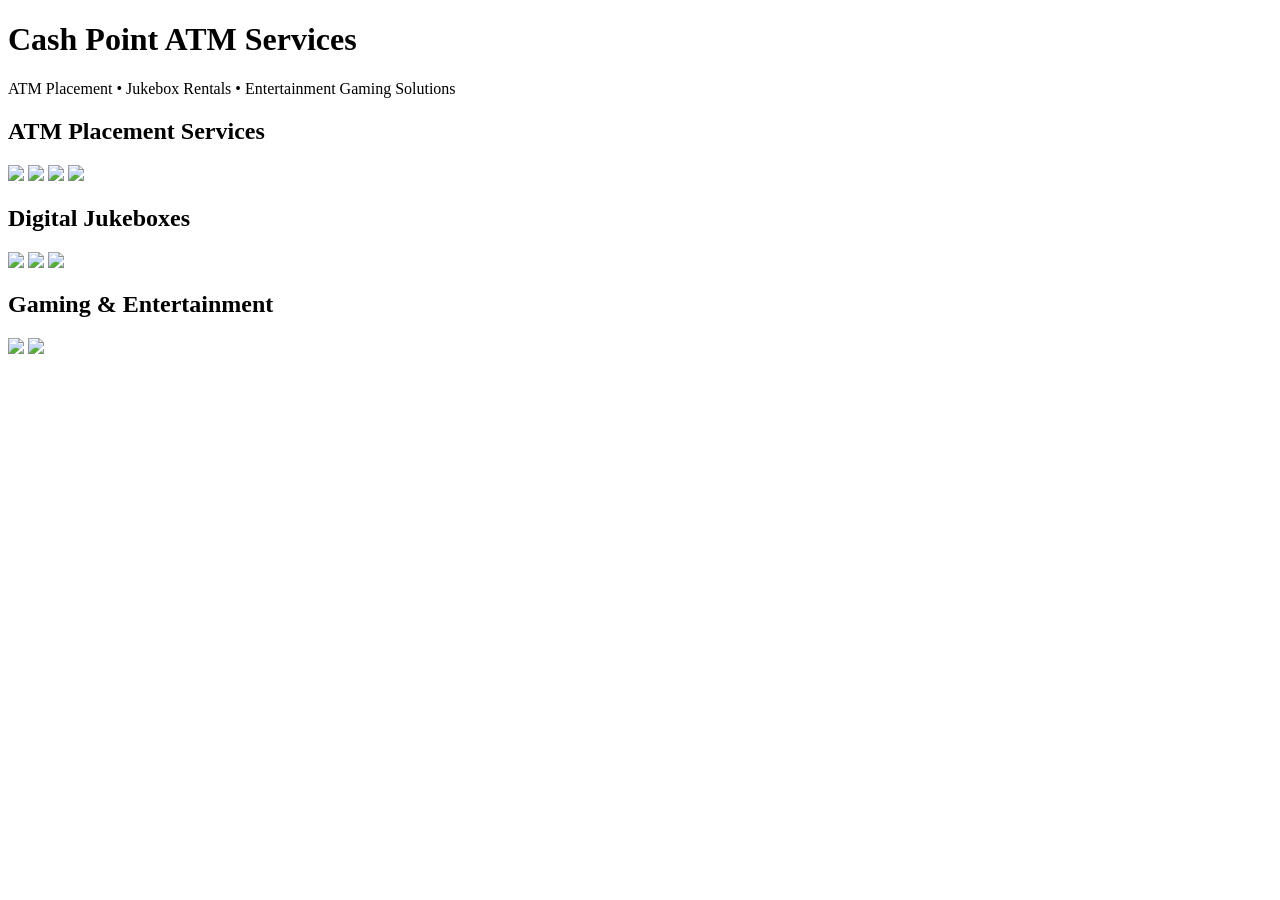
==== index.html @ 523eb560 "Create index.html" ====
<!DOCTYPE html>
<html lang="en">
<head>
  <meta charset="UTF-8">
  <title>Cash Point ATM Services</title>
  <link rel="stylesheet" href="style.css">
</head>

<body>

<header>
  <h1>Cash Point ATM Services</h1>
  <p>ATM Placement • Jukebox Rentals • Entertainment Gaming Solutions</p>
</header>

<section>
  <h2>ATM Placement Services</h2>
  <div class="grid">
    <img src="images/atm1.jpg">
    <img src="images/atm2.jpg">
    <img src="images/atm3.jpg">
    <img src="images/atm4.jpg">
  </div>
</section>

<section>
  <h2>Digital Jukeboxes</h2>
  <div class="grid">
    <img src="images/jukebox1.jpg">
    <img src="images/jukebox2.jpg">
    <img src="images/jukebox3.jpg">
  </div>
</section>

<section>
  <h2>Gaming & Entertainment</h2>
  <div class="grid">
    <img src="images/game1.jpg">
    <img src="images/game2.jpg">
  </div>
</section>

</body>
</html>
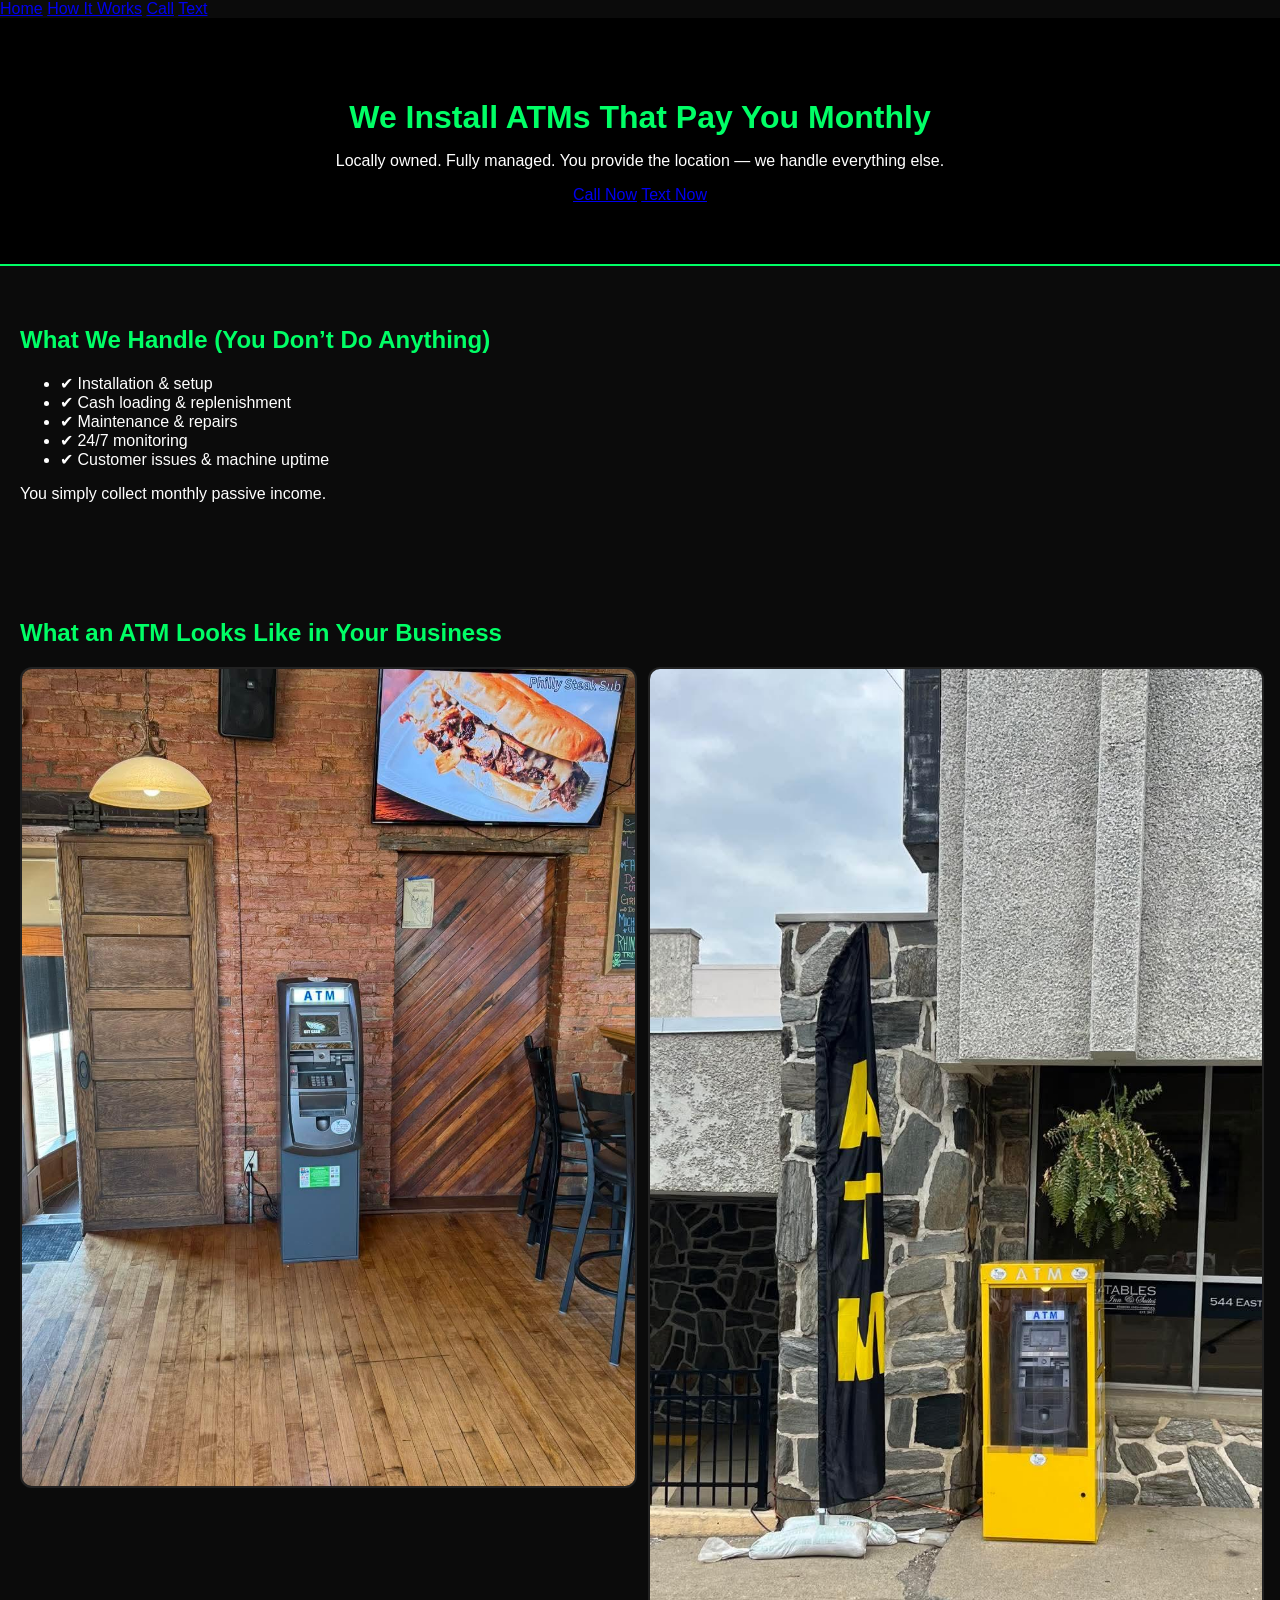
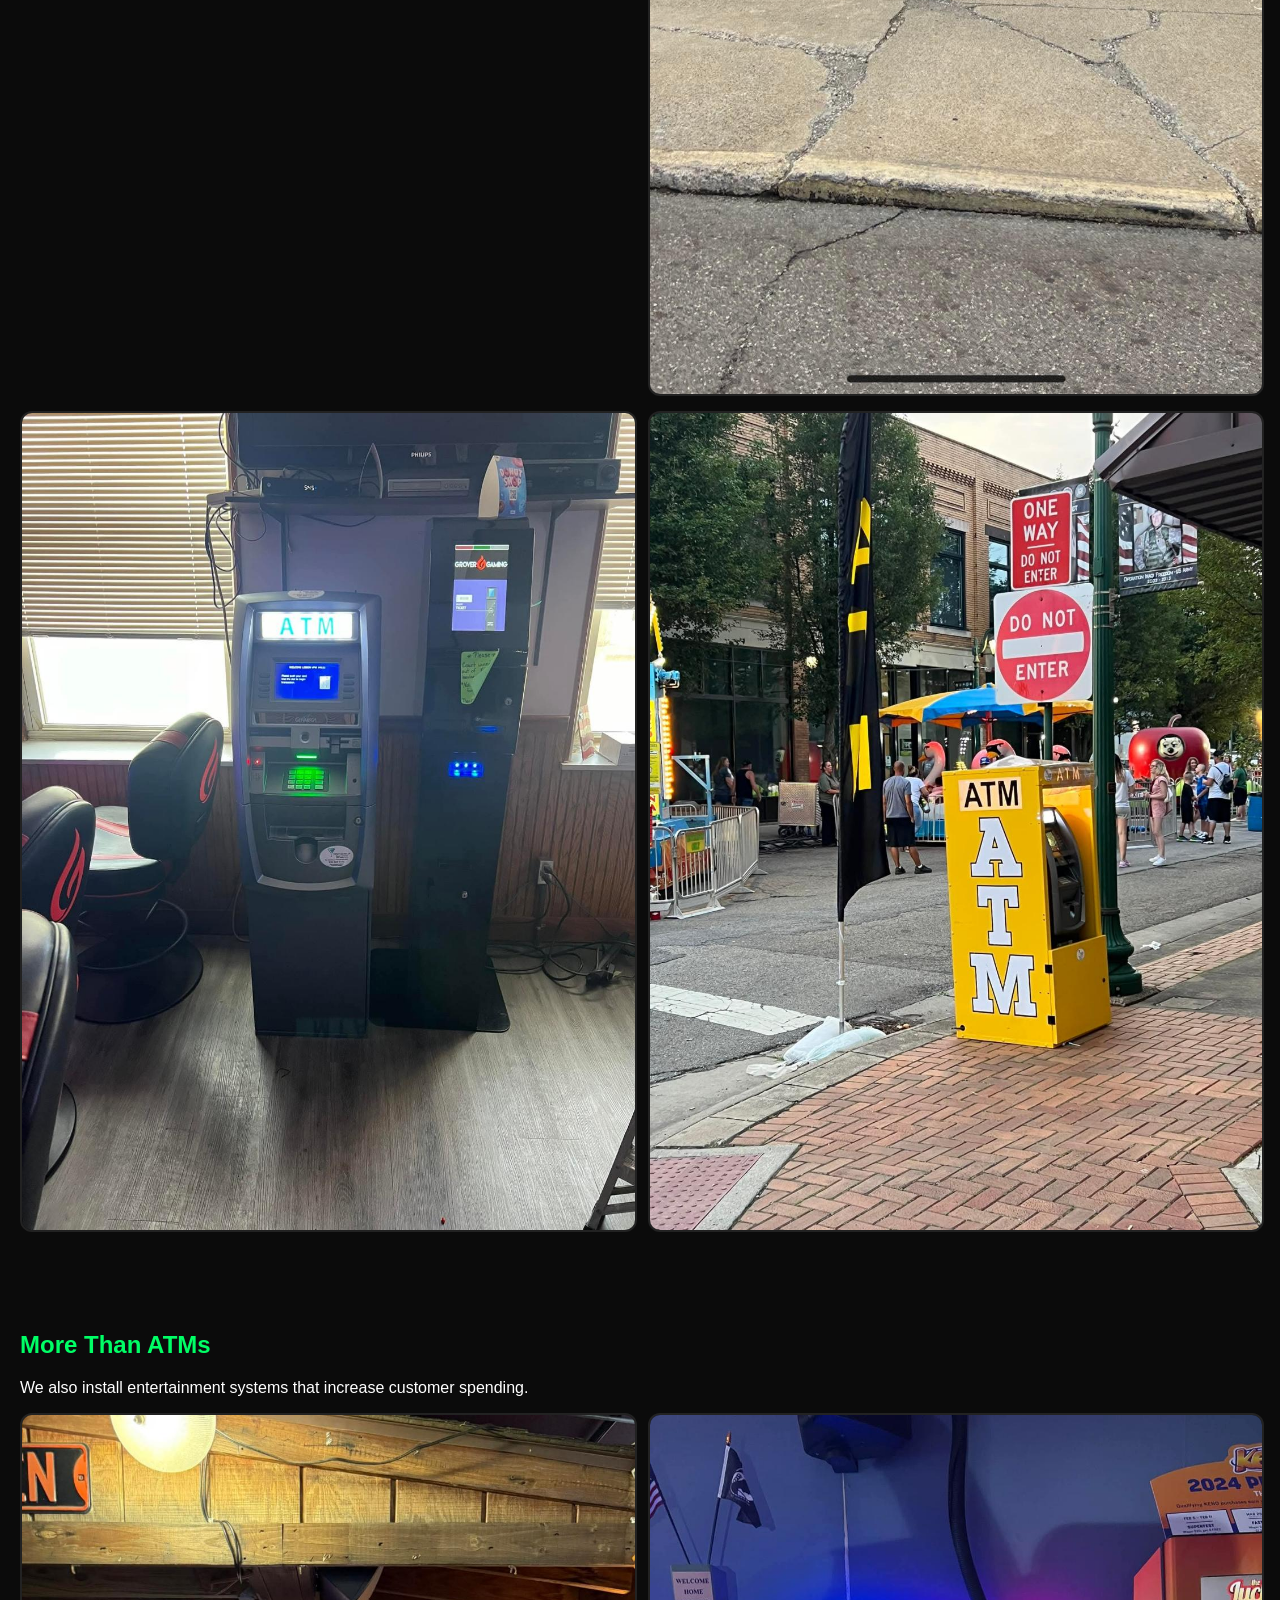
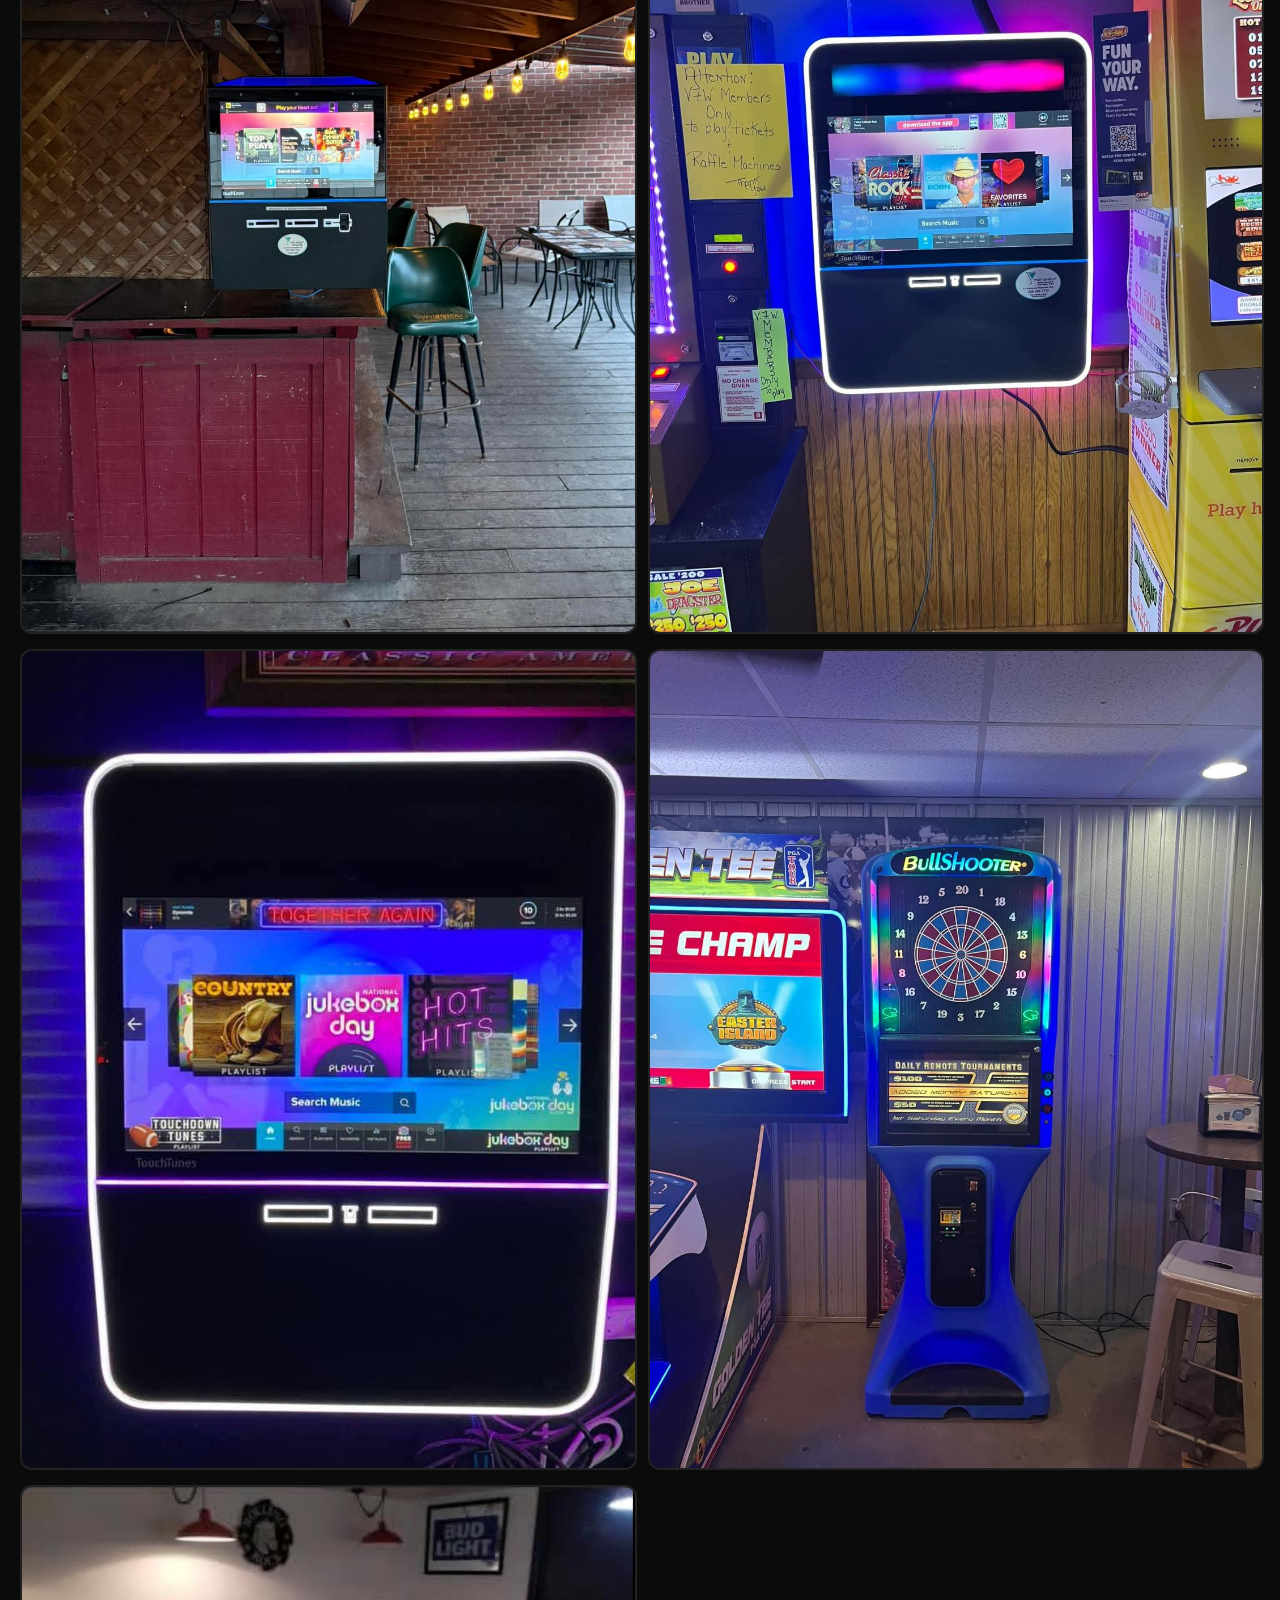
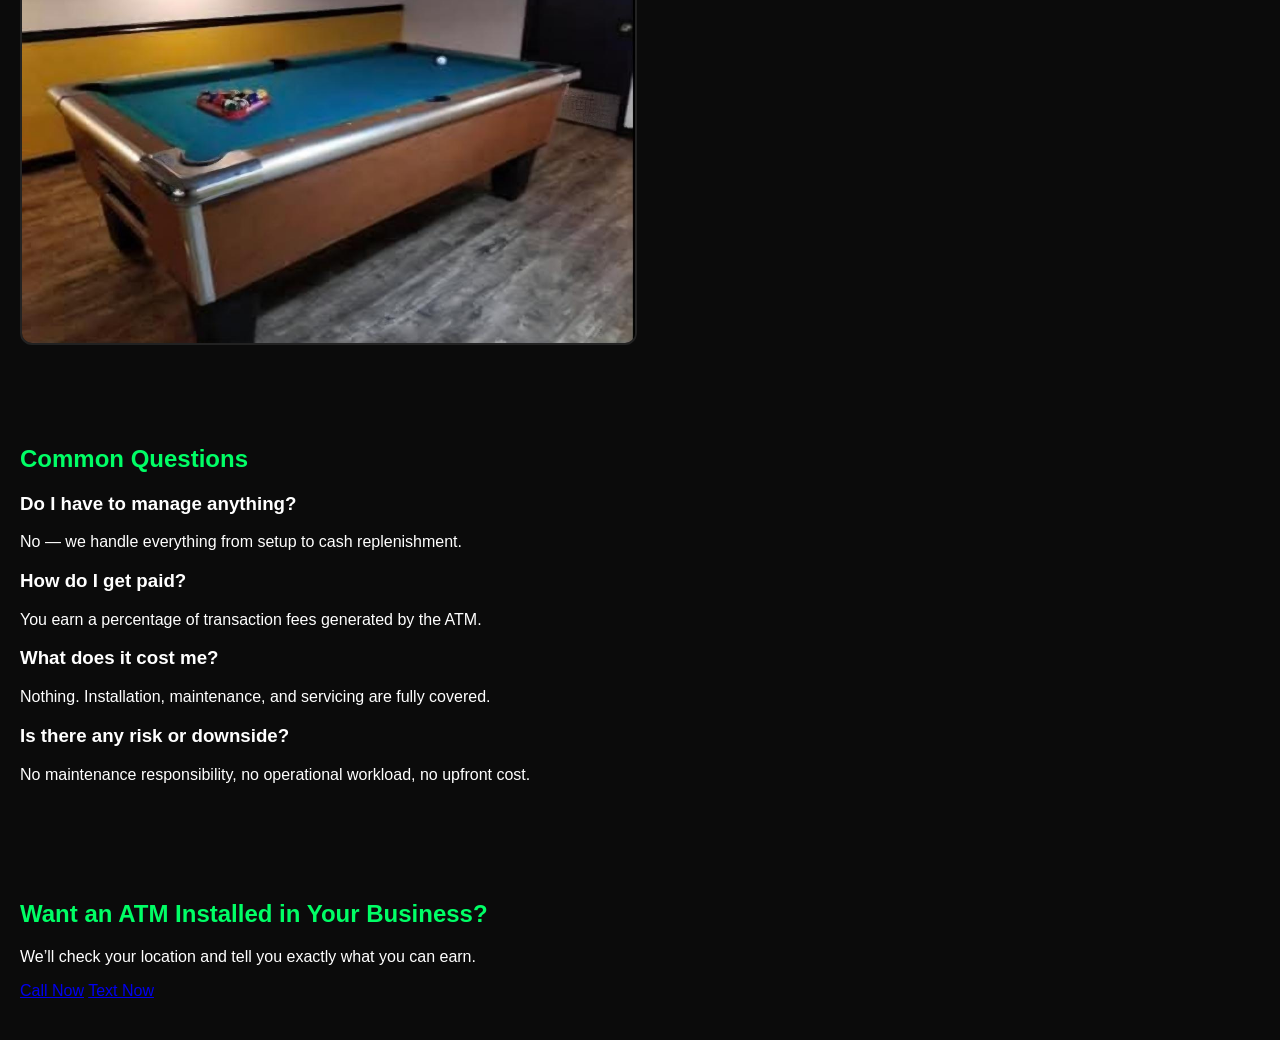
==== commit ea982400: "Update index.html" ====
--- a/index.html
+++ b/index.html
@@ -8,36 +8,87 @@
 
 <body>
 
-<header>
-  <h1>Cash Point ATM Services</h1>
-  <p>ATM Placement • Jukebox Rentals • Entertainment Gaming Solutions</p>
+<nav class="nav">
+  <a href="index.html">Home</a>
+  <a href="facts.html">How It Works</a>
+  <a href="tel:+1YOURNUMBER">Call</a>
+  <a href="sms:+1YOURNUMBER">Text</a>
+</nav>
+
+<header class="hero">
+  <h1>We Install ATMs That Pay You Monthly</h1>
+  <p>
+    Locally owned. Fully managed. You provide the location — we handle everything else.
+  </p>
+
+  <div class="hero-cta">
+    <a href="tel:+1YOURNUMBER" class="cta">Call Now</a>
+    <a href="sms:+1YOURNUMBER" class="cta">Text Now</a>
+  </div>
 </header>
 
+<section class="trust">
+  <h2>What We Handle (You Don’t Do Anything)</h2>
+  <ul>
+    <li>✔ Installation & setup</li>
+    <li>✔ Cash loading & replenishment</li>
+    <li>✔ Maintenance & repairs</li>
+    <li>✔ 24/7 monitoring</li>
+    <li>✔ Customer issues & machine uptime</li>
+  </ul>
+
+  <p class="highlight">
+    You simply collect monthly passive income.
+  </p>
+</section>
+
 <section>
-  <h2>ATM Placement Services</h2>
+  <h2>What an ATM Looks Like in Your Business</h2>
   <div class="grid">
-    <img src="images/atm1.jpg">
-    <img src="images/atm2.jpg">
-    <img src="images/atm3.jpg">
-    <img src="images/atm4.jpg">
+    <img src="images/atm-1.jpg">
+    <img src="images/atm-2.jpg">
+    <img src="images/atm-3.jpg">
+    <img src="images/atm-4.jpg">
   </div>
 </section>
 
 <section>
-  <h2>Digital Jukeboxes</h2>
+  <h2>More Than ATMs</h2>
+  <p class="subtext">
+    We also install entertainment systems that increase customer spending.
+  </p>
+
   <div class="grid">
-    <img src="images/jukebox1.jpg">
-    <img src="images/jukebox2.jpg">
-    <img src="images/jukebox3.jpg">
+    <img src="images/jukebox-1.jpg">
+    <img src="images/jukebox-2.jpg">
+    <img src="images/jukebox-3.jpg">
+    <img src="images/game-1.jpg">
+    <img src="images/game-2.jpg">
   </div>
 </section>
 
-<section>
-  <h2>Gaming & Entertainment</h2>
-  <div class="grid">
-    <img src="images/game1.jpg">
-    <img src="images/game2.jpg">
-  </div>
+<section class="faq">
+  <h2>Common Questions</h2>
+
+  <h3>Do I have to manage anything?</h3>
+  <p>No — we handle everything from setup to cash replenishment.</p>
+
+  <h3>How do I get paid?</h3>
+  <p>You earn a percentage of transaction fees generated by the ATM.</p>
+
+  <h3>What does it cost me?</h3>
+  <p>Nothing. Installation, maintenance, and servicing are fully covered.</p>
+
+  <h3>Is there any risk or downside?</h3>
+  <p>No maintenance responsibility, no operational workload, no upfront cost.</p>
+</section>
+
+<section class="bottom-cta">
+  <h2>Want an ATM Installed in Your Business?</h2>
+  <p>We’ll check your location and tell you exactly what you can earn.</p>
+
+  <a href="tel:+1YOURNUMBER" class="cta">Call Now</a>
+  <a href="sms:+1YOURNUMBER" class="cta">Text Now</a>
 </section>
 
 </body>
--- a/style.css
+++ b/style.css
@@ -0,0 +1,39 @@
+body {
+  margin: 0;
+  font-family: Arial, sans-serif;
+  background: #0b0b0b;
+  color: white;
+}
+
+header {
+  text-align: center;
+  padding: 60px 20px;
+  background: #000;
+  border-bottom: 2px solid #00ff66;
+}
+
+h1 {
+  color: #00ff66;
+  margin-bottom: 10px;
+}
+
+section {
+  padding: 40px 20px;
+}
+
+h2 {
+  color: #00ff66;
+  margin-bottom: 20px;
+}
+
+.grid {
+  display: grid;
+  grid-template-columns: repeat(2, 1fr);
+  gap: 15px;
+}
+
+.grid img {
+  width: 100%;
+  border-radius: 12px;
+  border: 2px solid #222;
+}
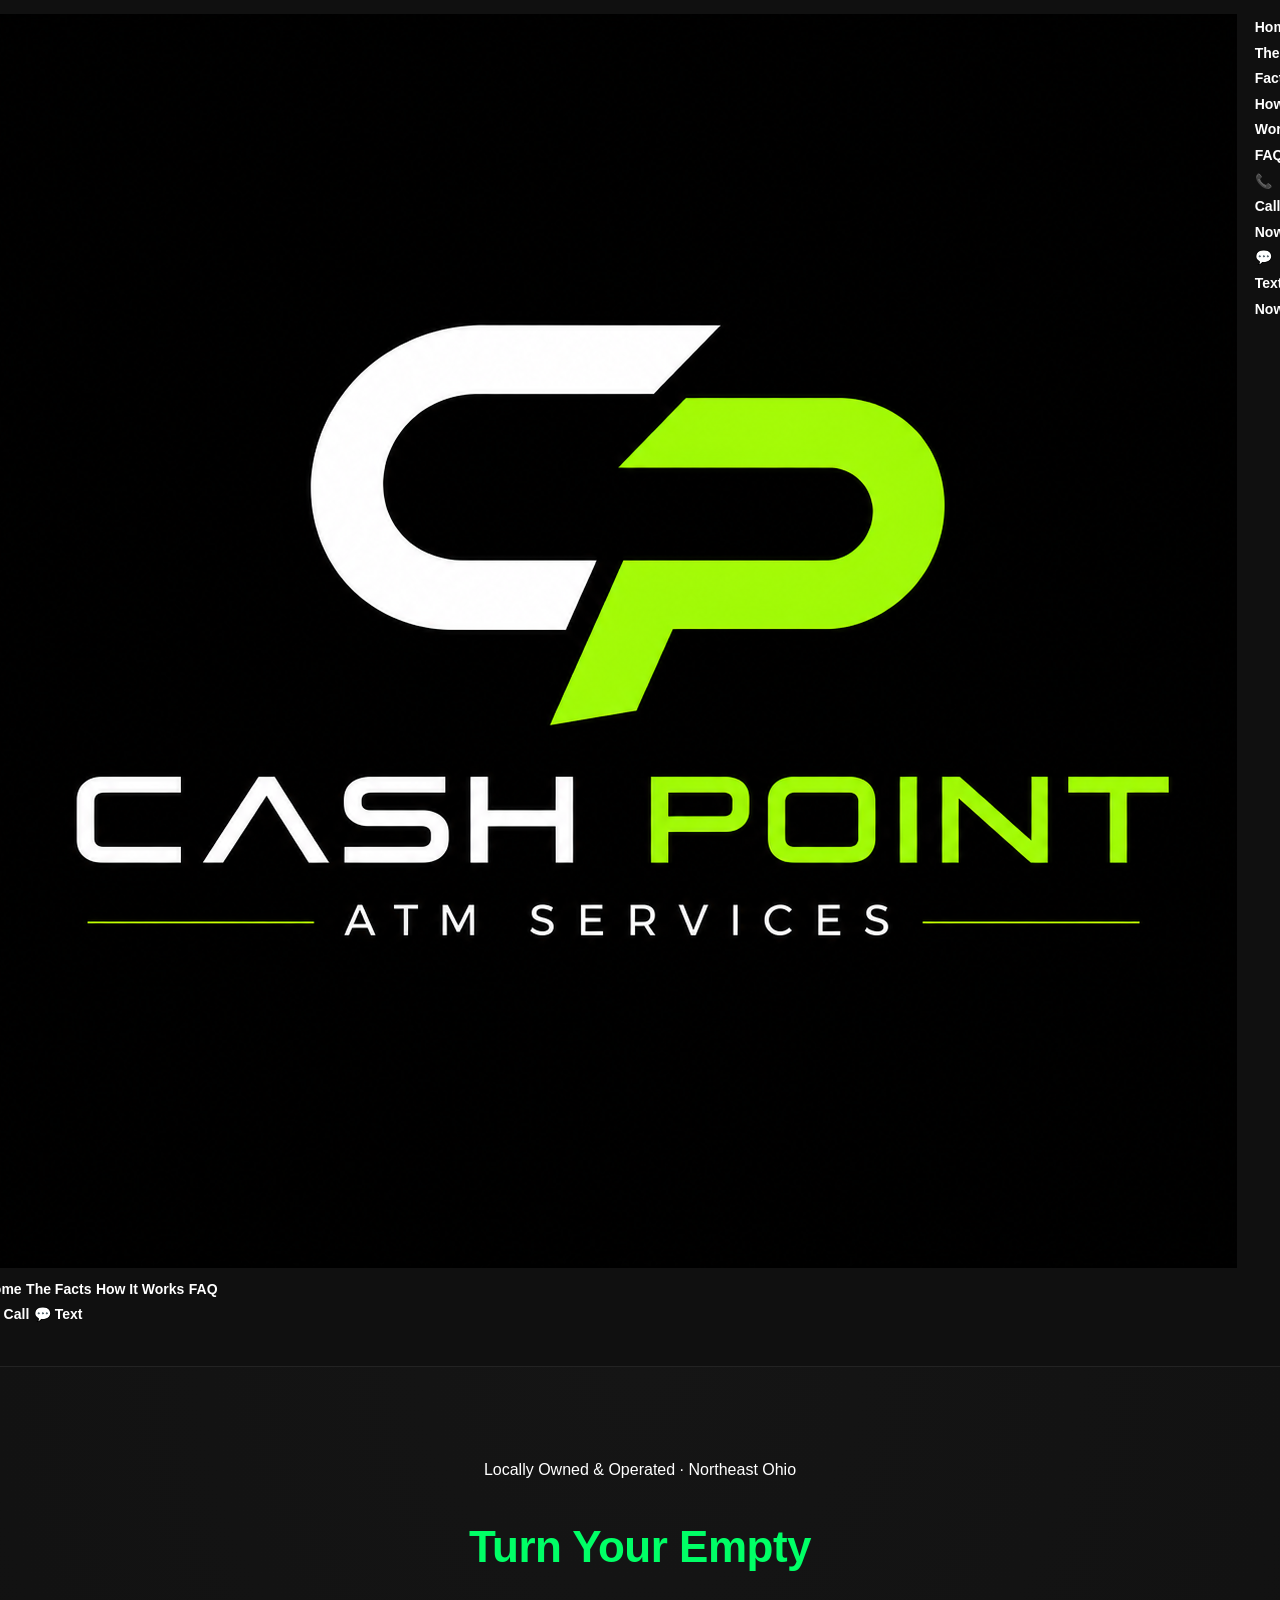
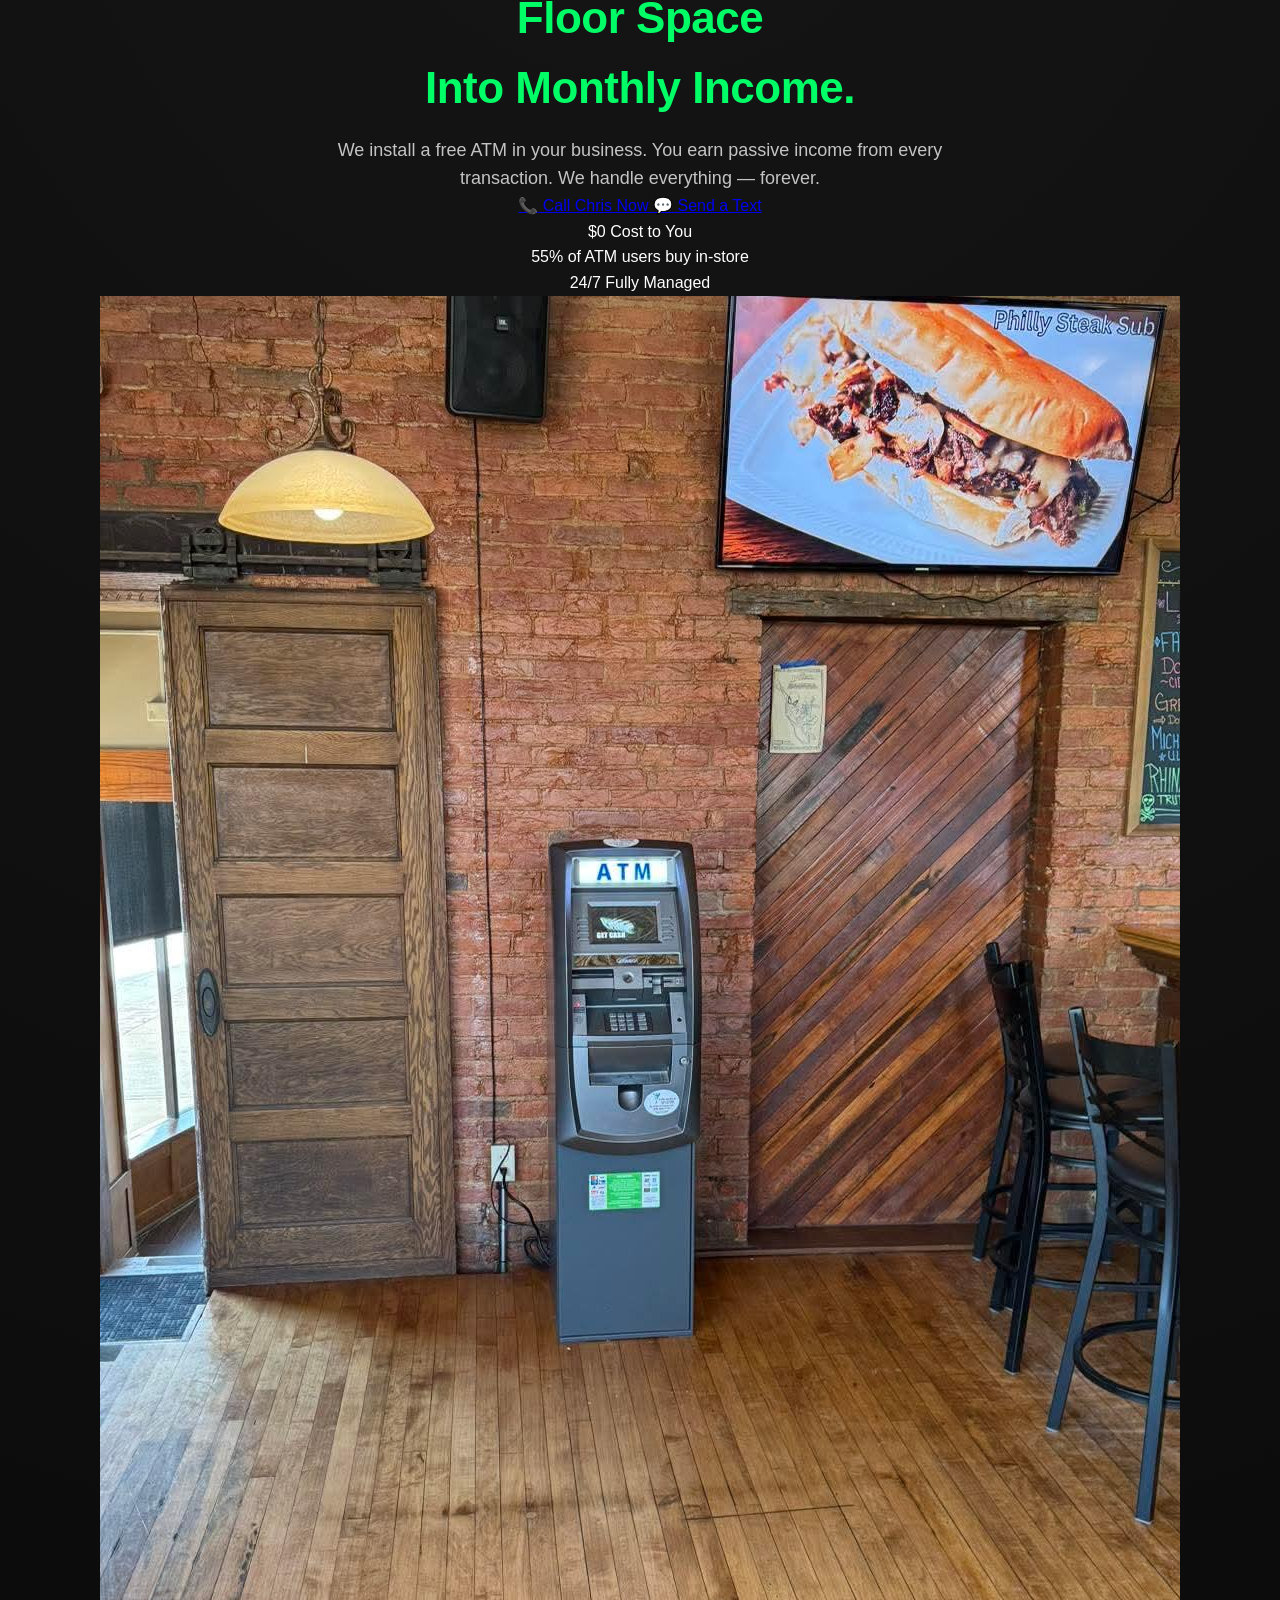
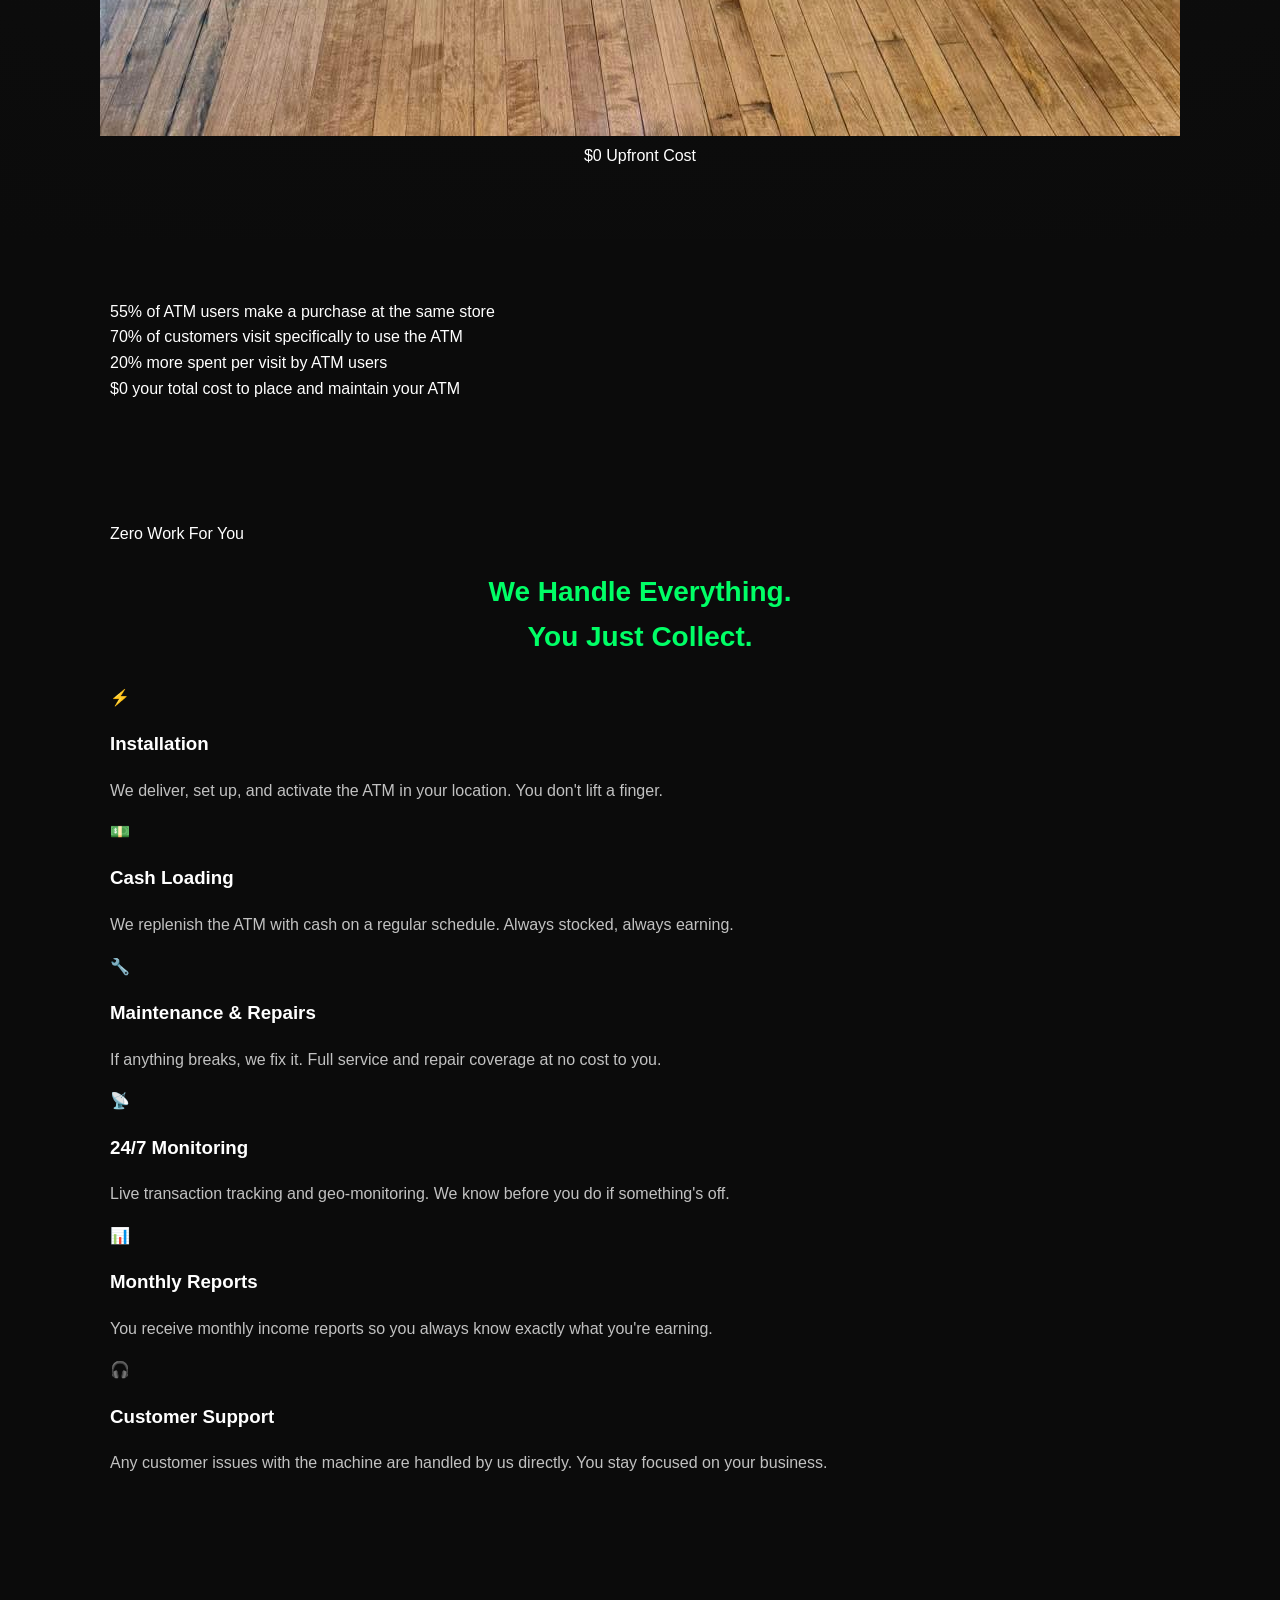
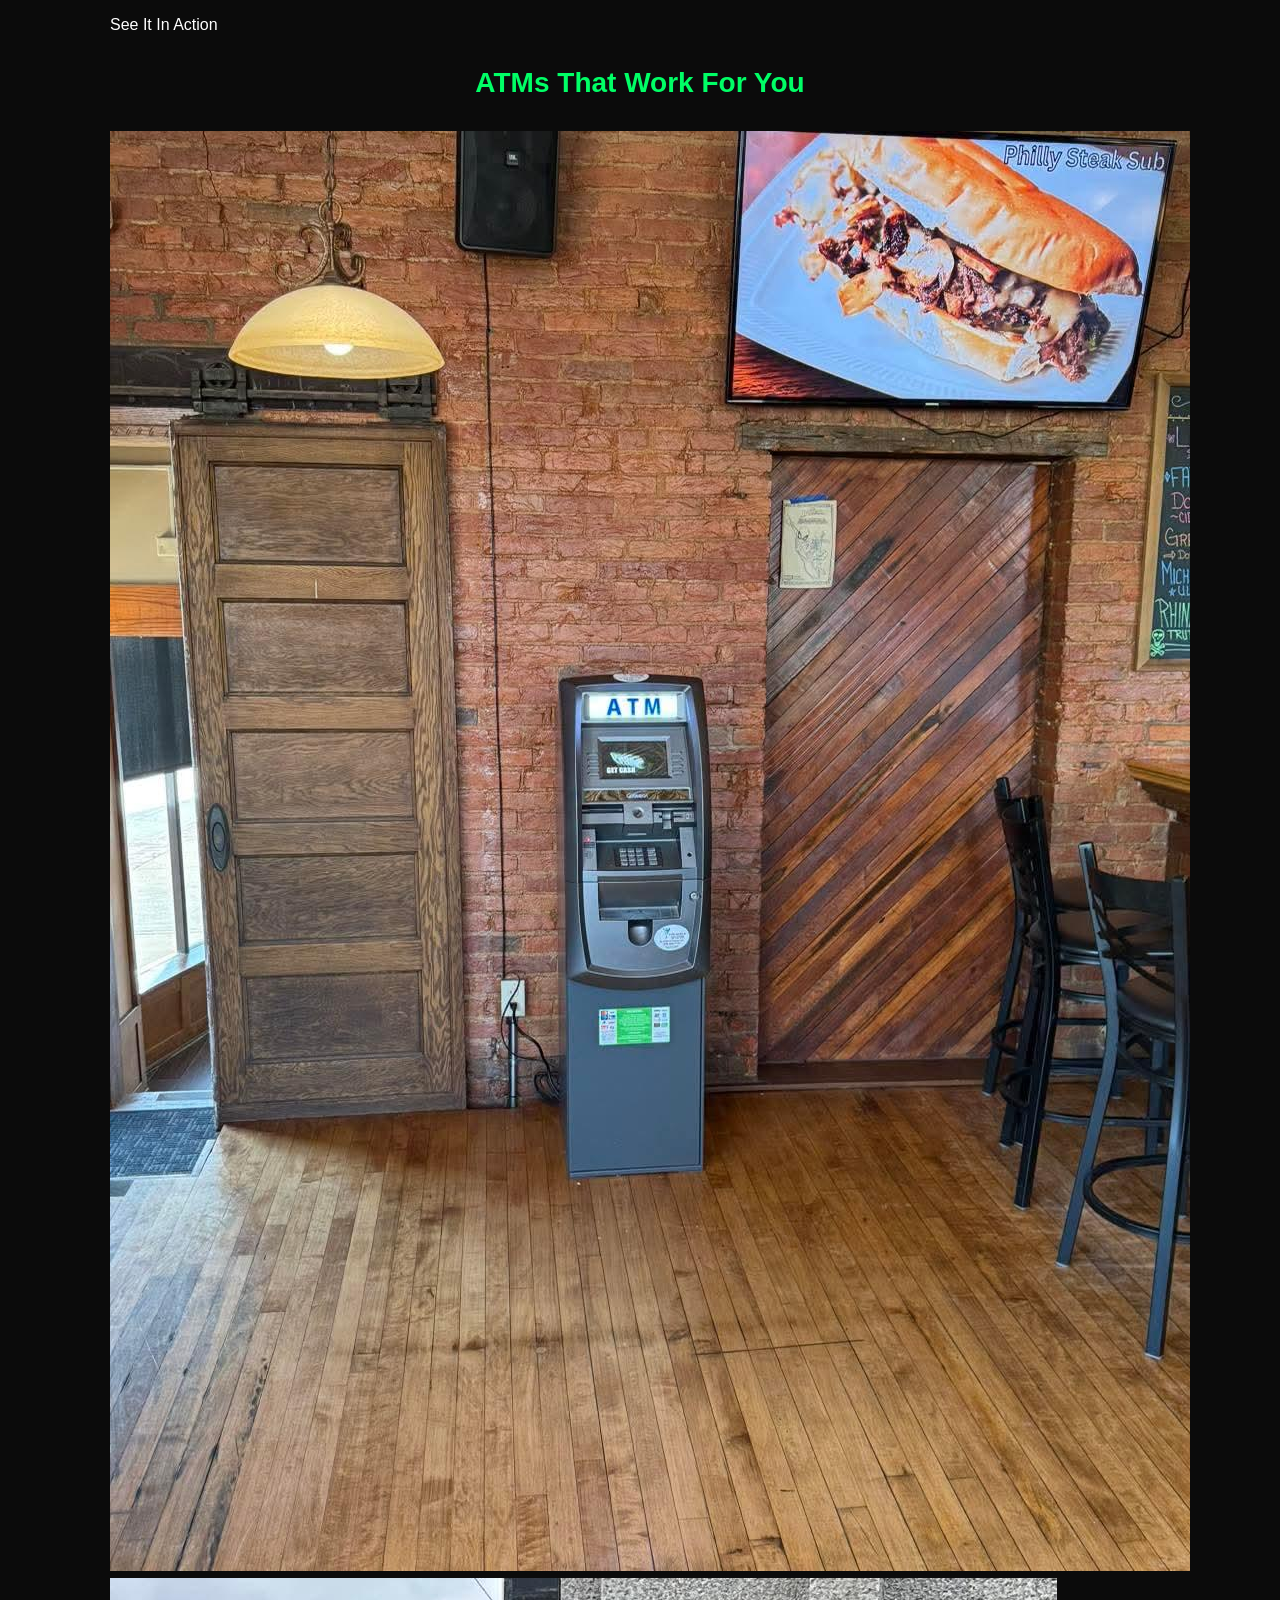
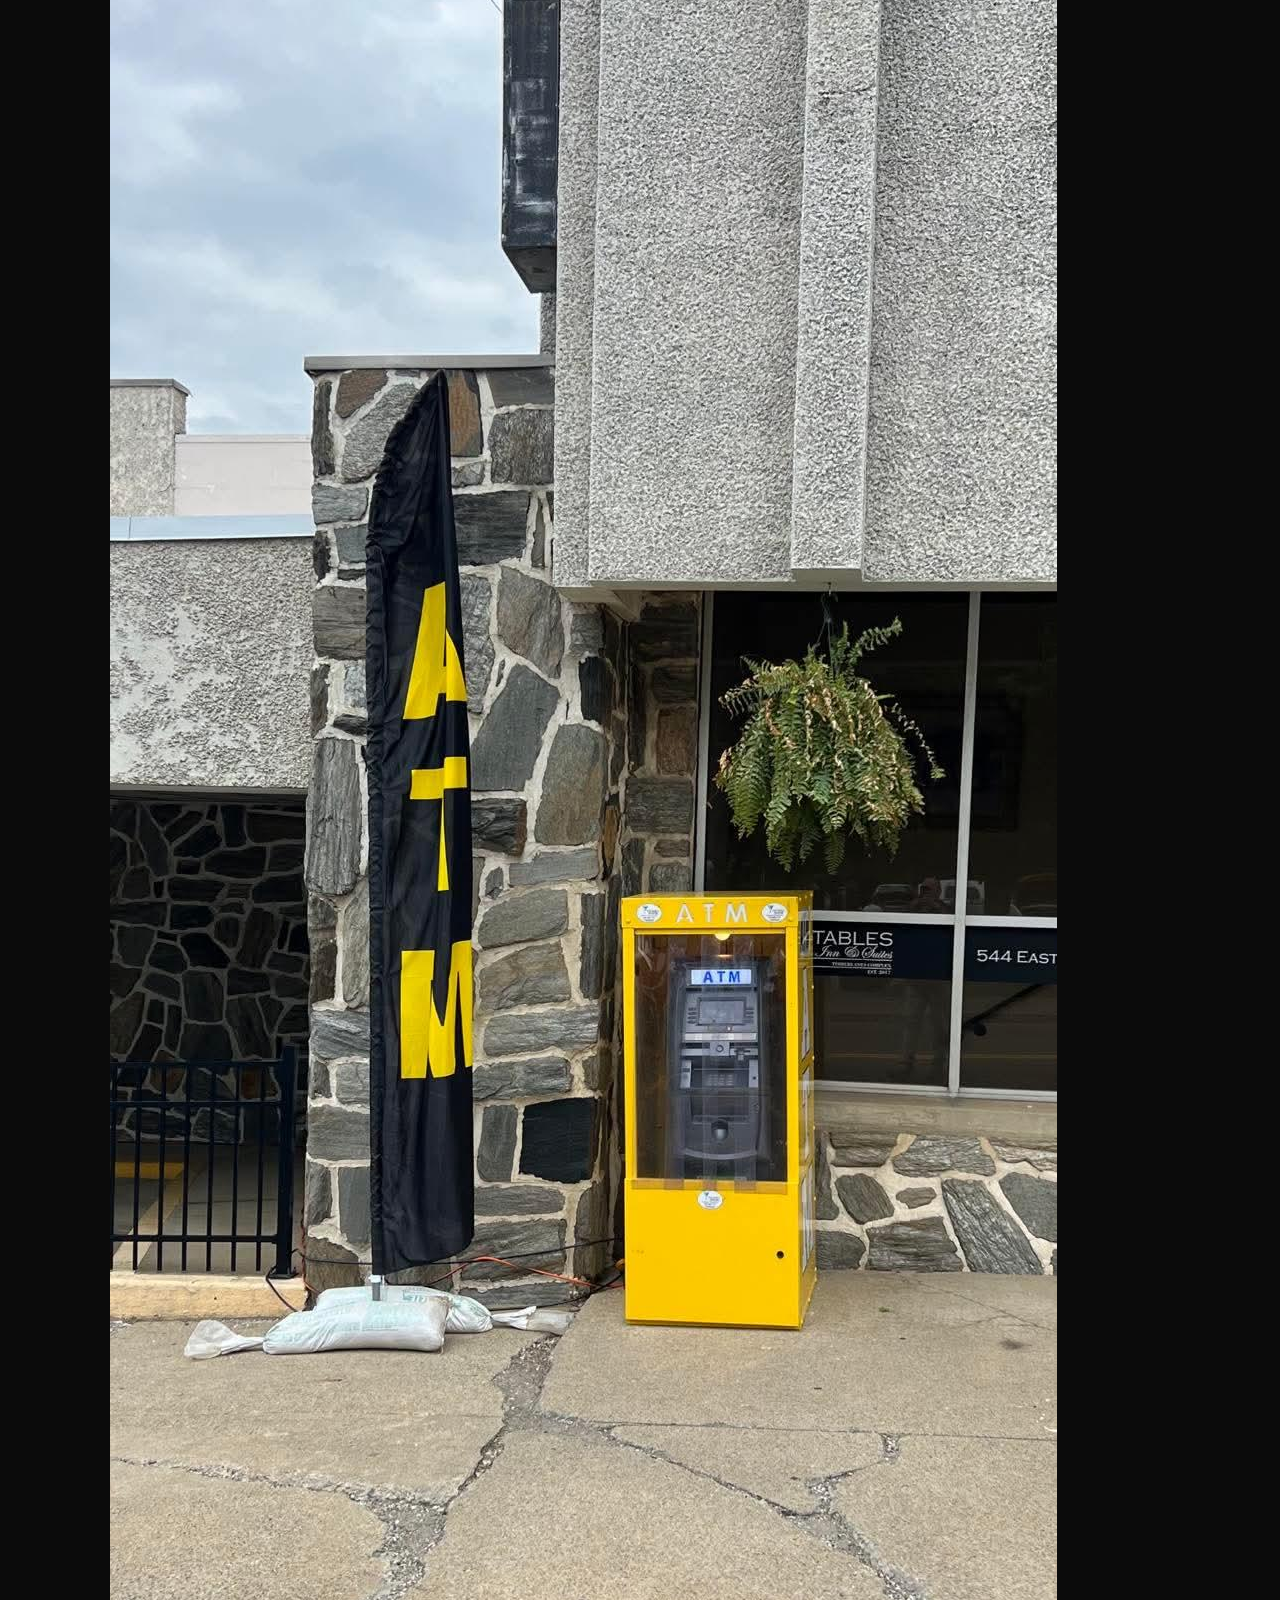
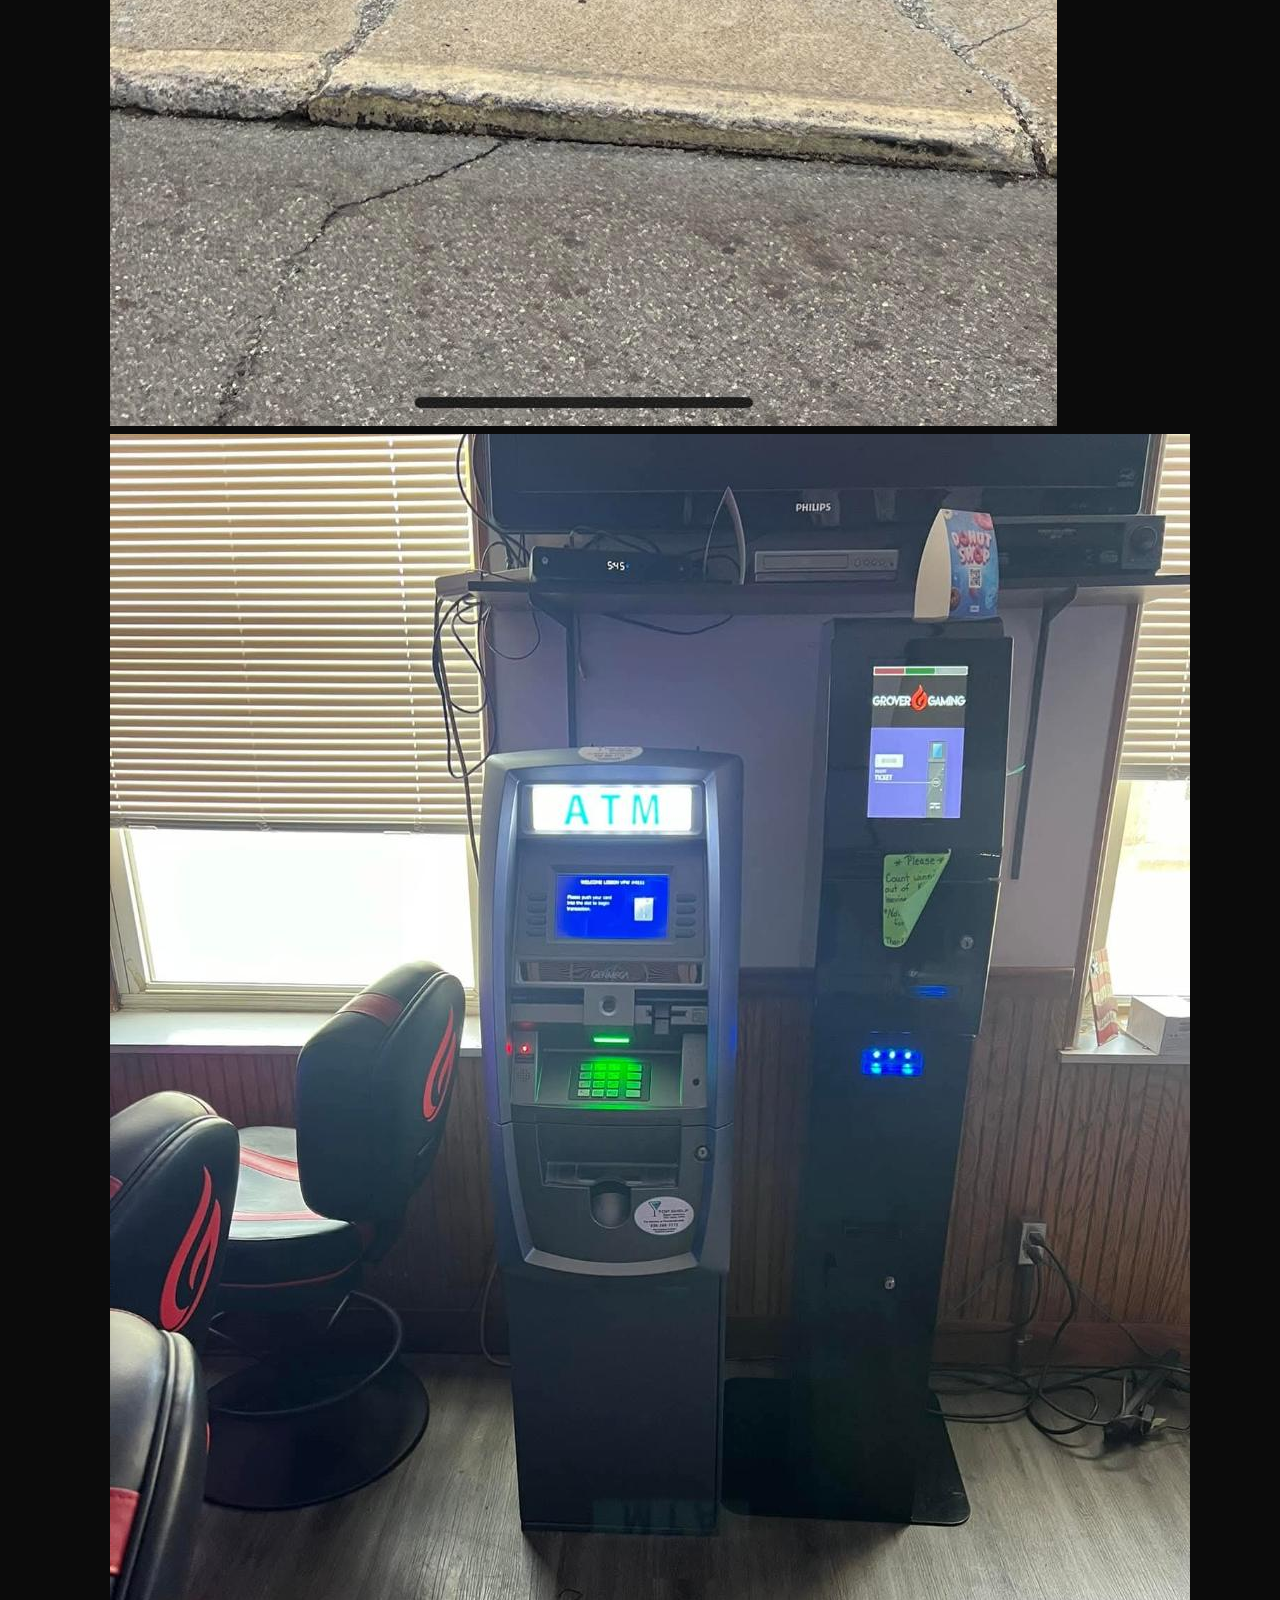
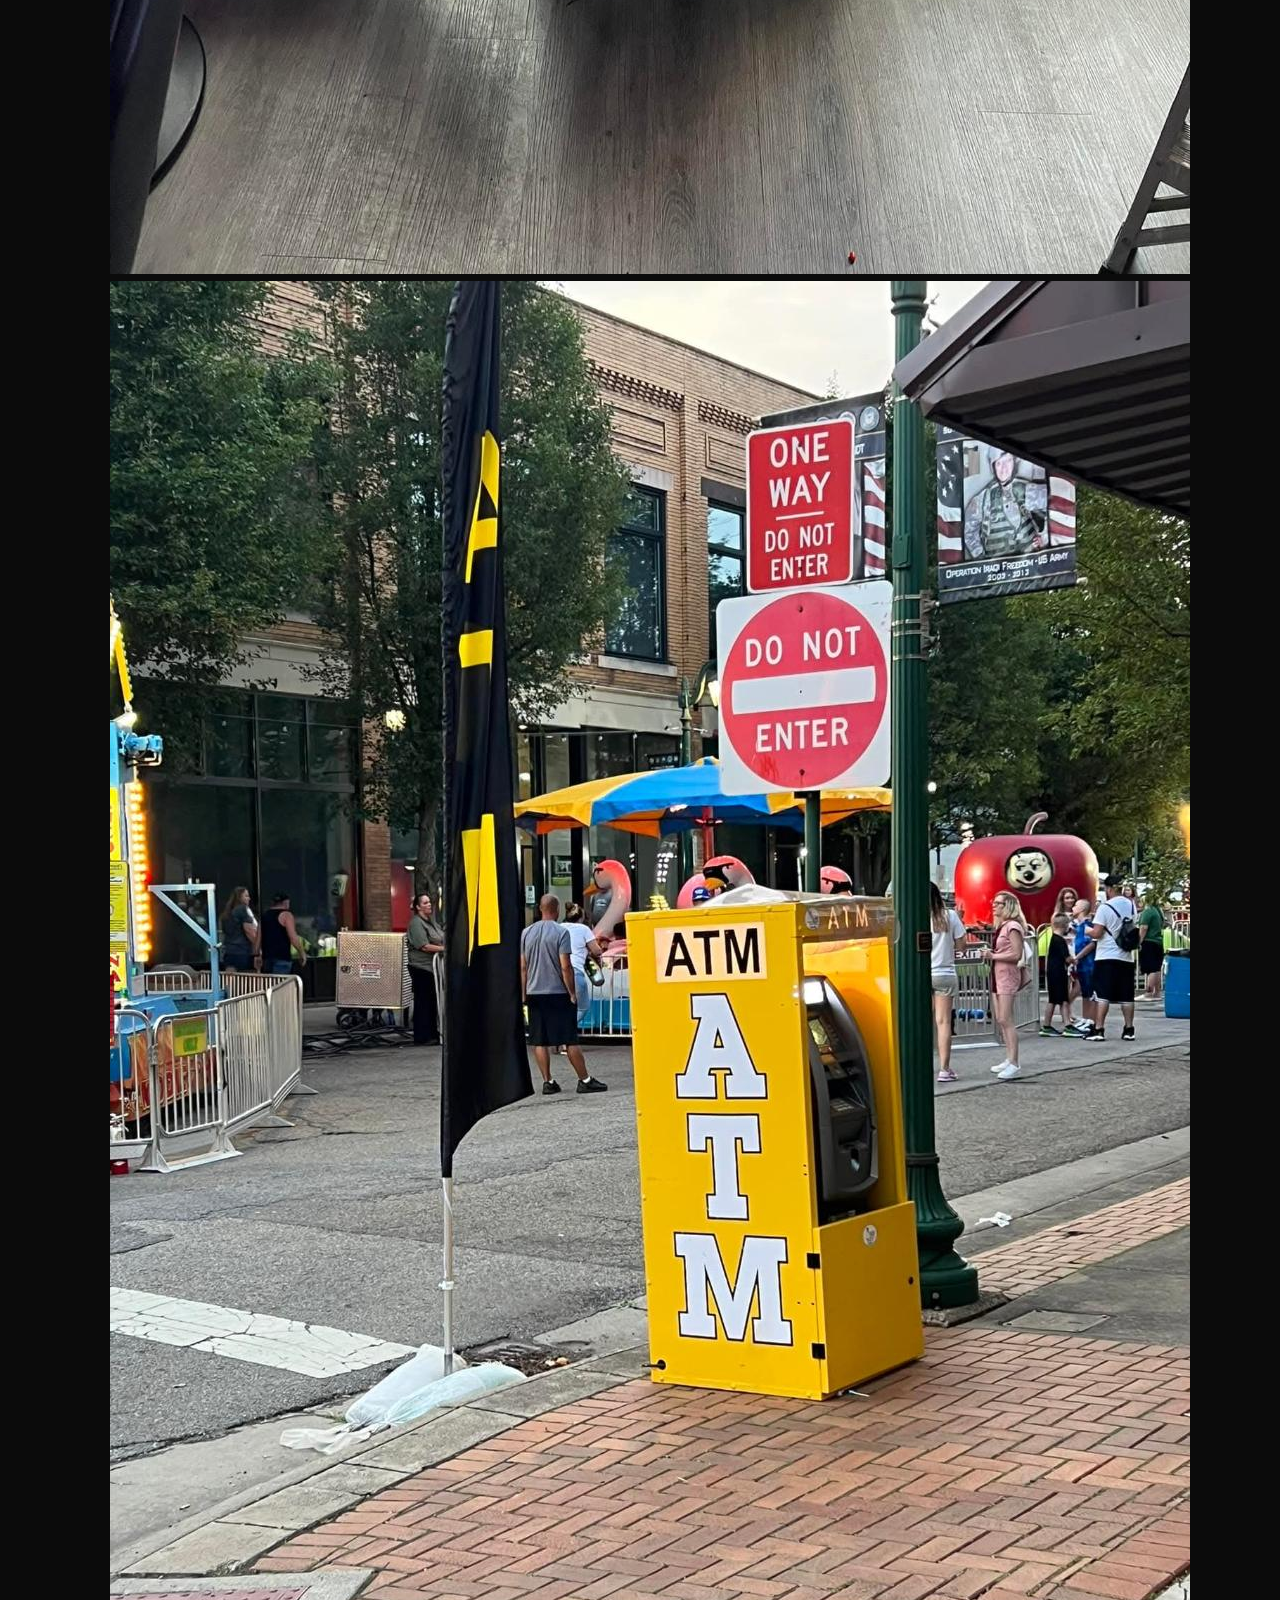
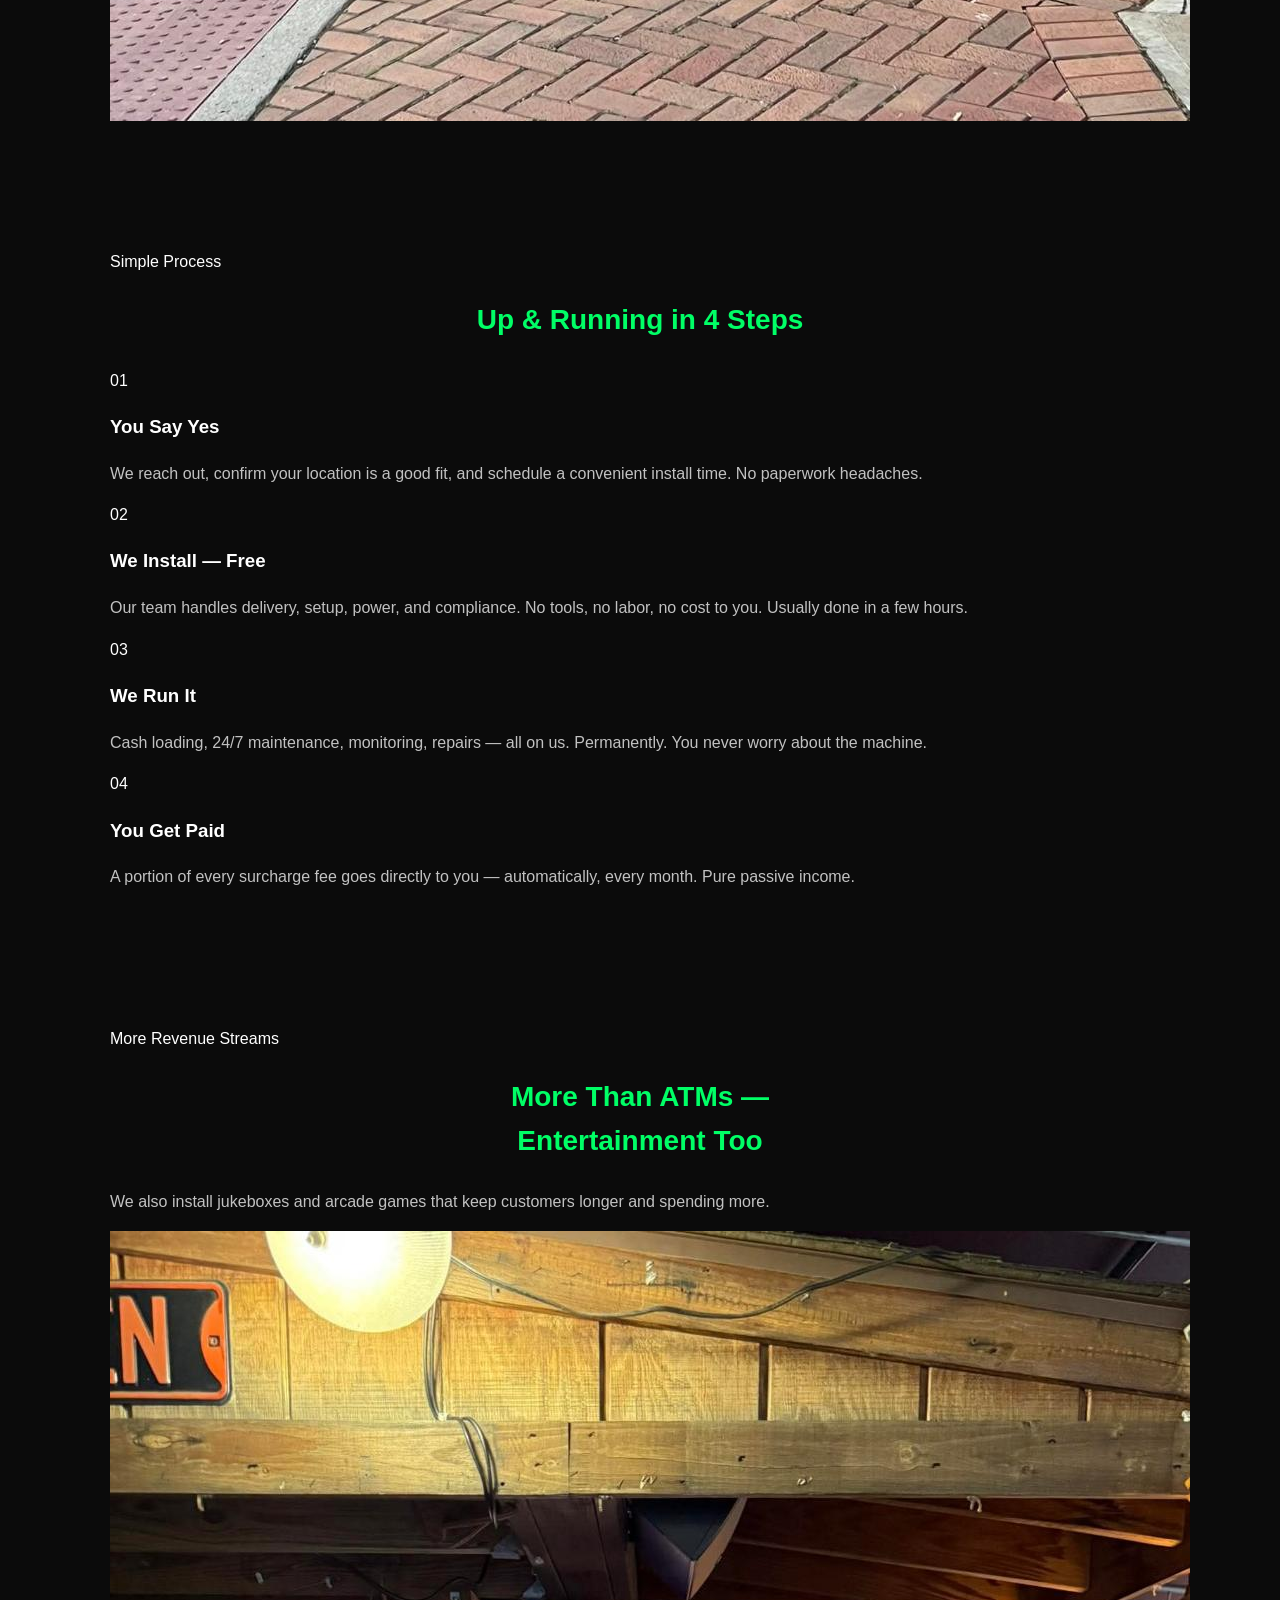
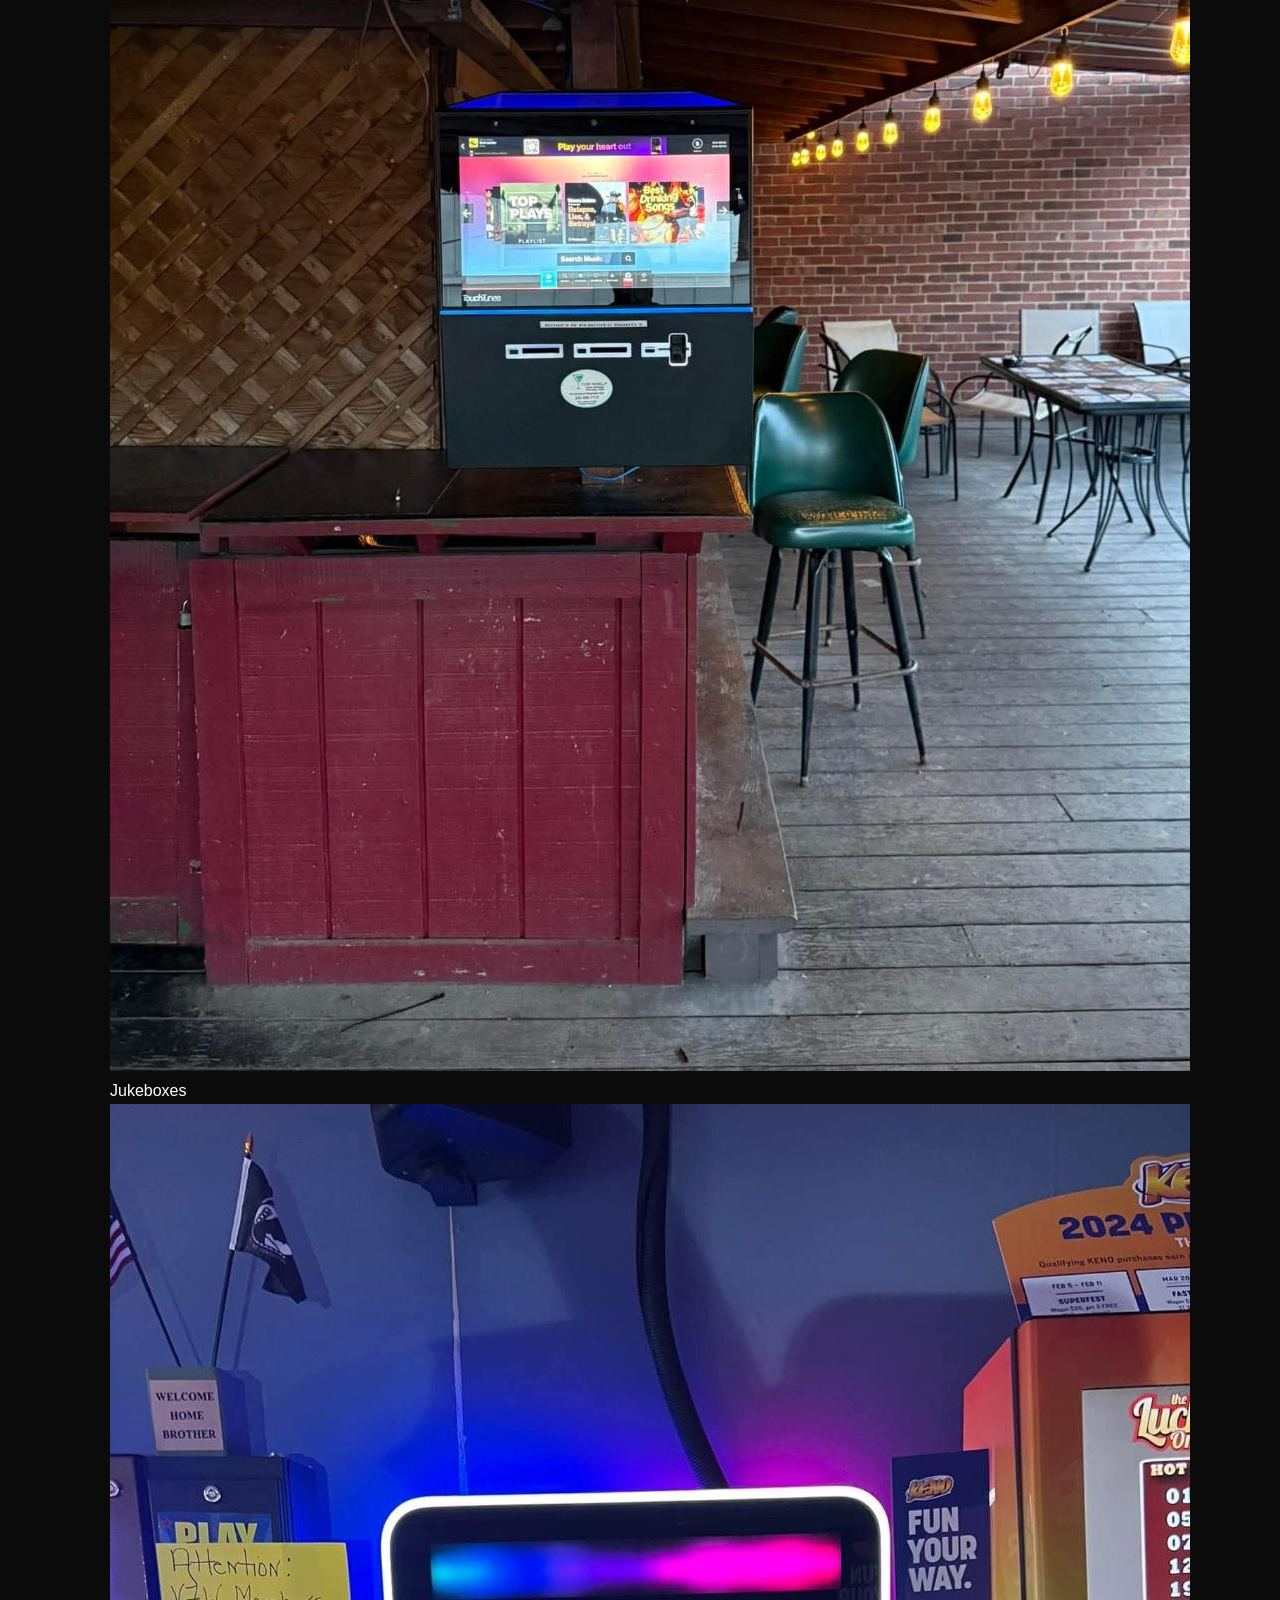
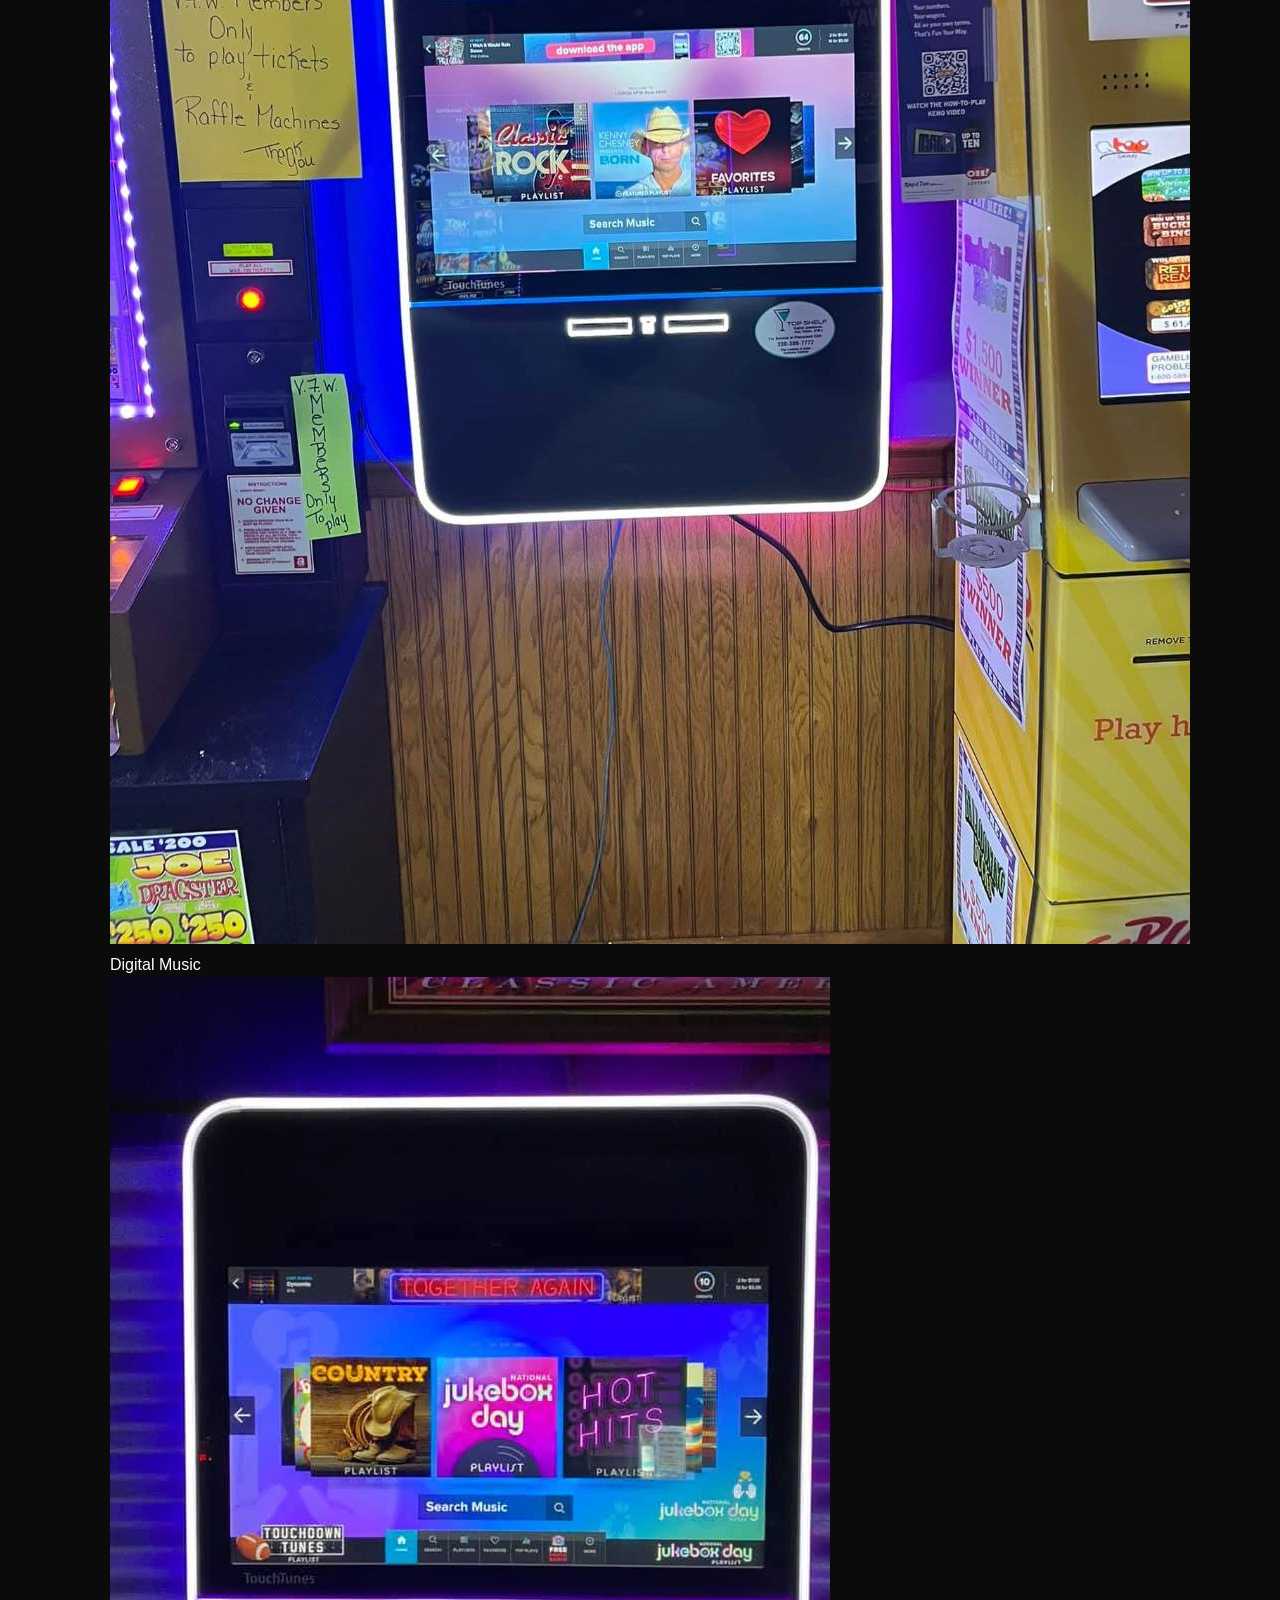
==== commit debbf6d5: "Update index.html" ====
--- a/index.html
+++ b/index.html
@@ -2,94 +2,374 @@
 <html lang="en">
 <head>
   <meta charset="UTF-8">
-  <title>Cash Point ATM Services</title>
+  <meta name="viewport" content="width=device-width, initial-scale=1.0">
+  <title>Cash Point ATM Services — Free ATM Placement</title>
+  <meta name="description" content="Free ATM placement for your business. Zero cost, zero maintenance. You earn passive income from every transaction. Locally owned and operated in Northeast Ohio.">
+  <link rel="preconnect" href="https://fonts.googleapis.com">
+  <link rel="preconnect" href="https://fonts.gstatic.com" crossorigin>
+  <link href="https://fonts.googleapis.com/css2?family=Bebas+Neue&family=DM+Sans:ital,wght@0,300;0,400;0,500;0,600;1,300&family=DM+Serif+Display:ital@0;1&display=swap" rel="stylesheet">
   <link rel="stylesheet" href="style.css">
 </head>
-
 <body>
 
-<nav class="nav">
-  <a href="index.html">Home</a>
-  <a href="facts.html">How It Works</a>
-  <a href="tel:+1YOURNUMBER">Call</a>
-  <a href="sms:+1YOURNUMBER">Text</a>
-</nav>
-
-<header class="hero">
-  <h1>We Install ATMs That Pay You Monthly</h1>
-  <p>
-    Locally owned. Fully managed. You provide the location — we handle everything else.
-  </p>
-
-  <div class="hero-cta">
-    <a href="tel:+1YOURNUMBER" class="cta">Call Now</a>
-    <a href="sms:+1YOURNUMBER" class="cta">Text Now</a>
-  </div>
-</header>
-
-<section class="trust">
-  <h2>What We Handle (You Don’t Do Anything)</h2>
-  <ul>
-    <li>✔ Installation & setup</li>
-    <li>✔ Cash loading & replenishment</li>
-    <li>✔ Maintenance & repairs</li>
-    <li>✔ 24/7 monitoring</li>
-    <li>✔ Customer issues & machine uptime</li>
-  </ul>
-
-  <p class="highlight">
-    You simply collect monthly passive income.
-  </p>
-</section>
-
-<section>
-  <h2>What an ATM Looks Like in Your Business</h2>
-  <div class="grid">
-    <img src="images/atm-1.jpg">
-    <img src="images/atm-2.jpg">
-    <img src="images/atm-3.jpg">
-    <img src="images/atm-4.jpg">
-  </div>
-</section>
-
-<section>
-  <h2>More Than ATMs</h2>
-  <p class="subtext">
-    We also install entertainment systems that increase customer spending.
-  </p>
-
-  <div class="grid">
-    <img src="images/jukebox-1.jpg">
-    <img src="images/jukebox-2.jpg">
-    <img src="images/jukebox-3.jpg">
-    <img src="images/game-1.jpg">
-    <img src="images/game-2.jpg">
-  </div>
-</section>
-
-<section class="faq">
-  <h2>Common Questions</h2>
-
-  <h3>Do I have to manage anything?</h3>
-  <p>No — we handle everything from setup to cash replenishment.</p>
-
-  <h3>How do I get paid?</h3>
-  <p>You earn a percentage of transaction fees generated by the ATM.</p>
-
-  <h3>What does it cost me?</h3>
-  <p>Nothing. Installation, maintenance, and servicing are fully covered.</p>
-
-  <h3>Is there any risk or downside?</h3>
-  <p>No maintenance responsibility, no operational workload, no upfront cost.</p>
-</section>
-
-<section class="bottom-cta">
-  <h2>Want an ATM Installed in Your Business?</h2>
-  <p>We’ll check your location and tell you exactly what you can earn.</p>
-
-  <a href="tel:+1YOURNUMBER" class="cta">Call Now</a>
-  <a href="sms:+1YOURNUMBER" class="cta">Text Now</a>
-</section>
-
+  <!-- NAV -->
+  <nav class="nav" id="nav">
+    <div class="nav-inner">
+      <a href="index.html" class="nav-logo">
+        <img src="images/logo.png" alt="Cash Point ATM Services">
+      </a>
+      <div class="nav-links">
+        <a href="index.html">Home</a>
+        <a href="facts.html">The Facts</a>
+        <a href="#how-it-works">How It Works</a>
+        <a href="#faq">FAQ</a>
+      </div>
+      <div class="nav-ctas">
+        <a href="tel:+13308538228" class="nav-btn call">📞 Call</a>
+        <a href="sms:+13308538228" class="nav-btn text">💬 Text</a>
+      </div>
+      <button class="hamburger" id="hamburger" aria-label="Menu">
+        <span></span><span></span><span></span>
+      </button>
+    </div>
+    <div class="mobile-menu" id="mobile-menu">
+      <a href="index.html">Home</a>
+      <a href="facts.html">The Facts</a>
+      <a href="#how-it-works">How It Works</a>
+      <a href="#faq">FAQ</a>
+      <a href="tel:+13308538228" class="mobile-cta call">📞 Call Now</a>
+      <a href="sms:+13308538228" class="mobile-cta text">💬 Text Now</a>
+    </div>
+  </nav>
+
+  <!-- HERO -->
+  <header class="hero">
+    <div class="hero-bg"></div>
+    <div class="hero-content">
+      <div class="hero-badge">Locally Owned &amp; Operated · Northeast Ohio</div>
+      <h1 class="hero-headline">
+        Turn Your Empty<br>
+        <span class="green">Floor Space</span><br>
+        Into Monthly Income.
+      </h1>
+      <p class="hero-sub">
+        We install a free ATM in your business. You earn passive income from every transaction.
+        We handle everything — forever.
+      </p>
+      <div class="hero-btns">
+        <a href="tel:+13308538228" class="btn-primary">
+          <span class="btn-icon">📞</span>
+          Call Chris Now
+        </a>
+        <a href="sms:+13308538228" class="btn-secondary">
+          <span class="btn-icon">💬</span>
+          Send a Text
+        </a>
+      </div>
+      <div class="hero-proof">
+        <div class="proof-item">
+          <span class="proof-num">$0</span>
+          <span class="proof-label">Cost to You</span>
+        </div>
+        <div class="proof-divider"></div>
+        <div class="proof-item">
+          <span class="proof-num">55%</span>
+          <span class="proof-label">of ATM users buy in-store</span>
+        </div>
+        <div class="proof-divider"></div>
+        <div class="proof-item">
+          <span class="proof-num">24/7</span>
+          <span class="proof-label">Fully Managed</span>
+        </div>
+      </div>
+    </div>
+    <div class="hero-image">
+      <div class="hero-img-wrap">
+        <img src="images/atm-1.jpg" alt="ATM in business" class="hero-atm-img">
+        <div class="hero-img-badge">
+          <span class="badge-num">$0</span>
+          <span class="badge-text">Upfront Cost</span>
+        </div>
+      </div>
+    </div>
+  </header>
+
+  <!-- STATS BAR -->
+  <section class="stats-bar">
+    <div class="stats-inner">
+      <div class="stat">
+        <span class="stat-num">55%</span>
+        <span class="stat-text">of ATM users make a purchase at the same store</span>
+      </div>
+      <div class="stat">
+        <span class="stat-num">70%</span>
+        <span class="stat-text">of customers visit specifically to use the ATM</span>
+      </div>
+      <div class="stat">
+        <span class="stat-num">20%</span>
+        <span class="stat-text">more spent per visit by ATM users</span>
+      </div>
+      <div class="stat">
+        <span class="stat-num green">$0</span>
+        <span class="stat-text">your total cost to place and maintain your ATM</span>
+      </div>
+    </div>
+  </section>
+
+  <!-- WHAT WE HANDLE -->
+  <section class="handles">
+    <div class="section-inner">
+      <div class="section-label">Zero Work For You</div>
+      <h2 class="section-title">We Handle <span class="green">Everything.</span><br>You Just Collect.</h2>
+      <div class="handles-grid">
+        <div class="handle-card">
+          <div class="handle-icon">⚡</div>
+          <h3>Installation</h3>
+          <p>We deliver, set up, and activate the ATM in your location. You don't lift a finger.</p>
+        </div>
+        <div class="handle-card">
+          <div class="handle-icon">💵</div>
+          <h3>Cash Loading</h3>
+          <p>We replenish the ATM with cash on a regular schedule. Always stocked, always earning.</p>
+        </div>
+        <div class="handle-card">
+          <div class="handle-icon">🔧</div>
+          <h3>Maintenance &amp; Repairs</h3>
+          <p>If anything breaks, we fix it. Full service and repair coverage at no cost to you.</p>
+        </div>
+        <div class="handle-card">
+          <div class="handle-icon">📡</div>
+          <h3>24/7 Monitoring</h3>
+          <p>Live transaction tracking and geo-monitoring. We know before you do if something's off.</p>
+        </div>
+        <div class="handle-card">
+          <div class="handle-icon">📊</div>
+          <h3>Monthly Reports</h3>
+          <p>You receive monthly income reports so you always know exactly what you're earning.</p>
+        </div>
+        <div class="handle-card">
+          <div class="handle-icon">🎧</div>
+          <h3>Customer Support</h3>
+          <p>Any customer issues with the machine are handled by us directly. You stay focused on your business.</p>
+        </div>
+      </div>
+    </div>
+  </section>
+
+  <!-- ATM PHOTOS -->
+  <section class="photos-section">
+    <div class="section-inner">
+      <div class="section-label">See It In Action</div>
+      <h2 class="section-title">ATMs That Work <span class="green">For You</span></h2>
+      <div class="photo-grid">
+        <div class="photo-card tall">
+          <img src="images/atm-1.jpg" alt="ATM placement">
+        </div>
+        <div class="photo-card">
+          <img src="images/atm-2.jpg" alt="ATM in store">
+        </div>
+        <div class="photo-card">
+          <img src="images/atm-3.jpg" alt="ATM machine">
+        </div>
+        <div class="photo-card wide">
+          <img src="images/atm-4.jpg" alt="ATM location">
+        </div>
+      </div>
+    </div>
+  </section>
+
+  <!-- HOW IT WORKS -->
+  <section class="how-it-works" id="how-it-works">
+    <div class="section-inner">
+      <div class="section-label">Simple Process</div>
+      <h2 class="section-title">Up &amp; Running in <span class="green">4 Steps</span></h2>
+      <div class="steps">
+        <div class="step">
+          <div class="step-num">01</div>
+          <div class="step-content">
+            <h3>You Say Yes</h3>
+            <p>We reach out, confirm your location is a good fit, and schedule a convenient install time. No paperwork headaches.</p>
+          </div>
+        </div>
+        <div class="step-line"></div>
+        <div class="step">
+          <div class="step-num">02</div>
+          <div class="step-content">
+            <h3>We Install — Free</h3>
+            <p>Our team handles delivery, setup, power, and compliance. No tools, no labor, no cost to you. Usually done in a few hours.</p>
+          </div>
+        </div>
+        <div class="step-line"></div>
+        <div class="step">
+          <div class="step-num">03</div>
+          <div class="step-content">
+            <h3>We Run It</h3>
+            <p>Cash loading, 24/7 maintenance, monitoring, repairs — all on us. Permanently. You never worry about the machine.</p>
+          </div>
+        </div>
+        <div class="step-line"></div>
+        <div class="step">
+          <div class="step-num">04</div>
+          <div class="step-content">
+            <h3>You Get Paid</h3>
+            <p>A portion of every surcharge fee goes directly to you — automatically, every month. Pure passive income.</p>
+          </div>
+        </div>
+      </div>
+    </div>
+  </section>
+
+  <!-- MORE THAN ATMS -->
+  <section class="more-section">
+    <div class="section-inner">
+      <div class="section-label">More Revenue Streams</div>
+      <h2 class="section-title">More Than ATMs —<br><span class="green">Entertainment Too</span></h2>
+      <p class="section-sub">We also install jukeboxes and arcade games that keep customers longer and spending more.</p>
+      <div class="more-grid">
+        <div class="more-card">
+          <img src="images/jukebox-1.jpg" alt="Jukebox">
+          <div class="more-label">Jukeboxes</div>
+        </div>
+        <div class="more-card">
+          <img src="images/jukebox-2.jpg" alt="Jukebox">
+          <div class="more-label">Digital Music</div>
+        </div>
+        <div class="more-card">
+          <img src="images/jukebox-3.jpg" alt="Jukebox">
+          <div class="more-label">Touchscreen</div>
+        </div>
+        <div class="more-card">
+          <img src="images/game-1.jpg" alt="Arcade game">
+          <div class="more-label">Arcade Games</div>
+        </div>
+        <div class="more-card">
+          <img src="images/game-2.jpg" alt="Arcade game">
+          <div class="more-label">Gaming</div>
+        </div>
+      </div>
+    </div>
+  </section>
+
+  <!-- FAQ -->
+  <section class="faq-section" id="faq">
+    <div class="section-inner">
+      <div class="section-label">Common Questions</div>
+      <h2 class="section-title">Everything You Want <span class="green">To Know</span></h2>
+      <div class="faq-grid">
+        <div class="faq-item">
+          <h3>Do I have to manage anything?</h3>
+          <p>Absolutely not. We handle installation, cash loading, maintenance, repairs, and monitoring. Your only job is to let us place the machine.</p>
+        </div>
+        <div class="faq-item">
+          <h3>How do I get paid?</h3>
+          <p>You earn a percentage of the surcharge fee from every transaction. We provide monthly reports so you always know exactly what you're earning.</p>
+        </div>
+        <div class="faq-item">
+          <h3>What does it cost me?</h3>
+          <p>Nothing. Zero. Not for installation, not for maintenance, not for cash loading, not ever. The entire operation is covered by us.</p>
+        </div>
+        <div class="faq-item">
+          <h3>Is there any risk or downside?</h3>
+          <p>No liability, no maintenance responsibility, no operational workload. You provide floor space you already have — we provide everything else.</p>
+        </div>
+        <div class="faq-item">
+          <h3>How much will I earn?</h3>
+          <p>It depends on your foot traffic and transaction volume. Call or text Chris and he can give you a real estimate based on your specific location.</p>
+        </div>
+        <div class="faq-item">
+          <h3>What if the ATM breaks?</h3>
+          <p>We fix it. Period. All repairs and service calls are fully covered at no cost to you. If it needs cash, we load it. If it breaks, we fix it.</p>
+        </div>
+      </div>
+      <div class="faq-cta">
+        <p>Have a question not listed here?</p>
+        <a href="sms:+13308538228" class="btn-primary">💬 Text Chris Directly</a>
+      </div>
+    </div>
+  </section>
+
+  <!-- BOTTOM CTA -->
+  <section class="bottom-cta">
+    <div class="bottom-cta-bg"></div>
+    <div class="bottom-cta-content">
+      <div class="section-label light">Ready To Start Earning?</div>
+      <h2>Your Location Could Be<br><span class="green">Making Money Tonight.</span></h2>
+      <p>Call or text Chris — he'll check your location and tell you exactly what you can earn. No obligation, no pressure.</p>
+      <div class="cta-btns">
+        <a href="tel:+13308538228" class="btn-primary large">
+          <span class="btn-icon">📞</span>
+          Call 330-853-8228
+        </a>
+        <a href="sms:+13308538228" class="btn-secondary large">
+          <span class="btn-icon">💬</span>
+          Text Us Now
+        </a>
+      </div>
+      <p class="cta-sub">Locally owned · East Liverpool, Ohio · Fast Cash. Anytime.</p>
+    </div>
+  </section>
+
+  <!-- FOOTER -->
+  <footer class="footer">
+    <div class="footer-inner">
+      <div class="footer-brand">
+        <img src="images/logo.png" alt="Cash Point ATM Services" class="footer-logo">
+        <p>Locally owned and operated ATM placement services in Northeast Ohio and surrounding regions.</p>
+      </div>
+      <div class="footer-links">
+        <h4>Quick Links</h4>
+        <a href="index.html">Home</a>
+        <a href="facts.html">The Facts</a>
+        <a href="#how-it-works">How It Works</a>
+        <a href="#faq">FAQ</a>
+      </div>
+      <div class="footer-contact">
+        <h4>Contact Chris</h4>
+        <a href="tel:+13308538228">📞 330-853-8228</a>
+        <a href="sms:+13308538228">💬 Text Us</a>
+        <a href="mailto:cdesarro@hotmail.com">✉ cdesarro@hotmail.com</a>
+        <p class="footer-location">📍 East Liverpool, Ohio</p>
+      </div>
+    </div>
+    <div class="footer-bottom">
+      <p>© 2025 Cash Point ATM Services · Locally Owned &amp; Operated · Fast Cash. Anytime.</p>
+    </div>
+  </footer>
+
+  <script>
+    // Sticky nav shadow on scroll
+    const nav = document.getElementById('nav');
+    window.addEventListener('scroll', () => {
+      nav.classList.toggle('scrolled', window.scrollY > 40);
+    });
+
+    // Mobile menu
+    const hamburger = document.getElementById('hamburger');
+    const mobileMenu = document.getElementById('mobile-menu');
+    hamburger.addEventListener('click', () => {
+      hamburger.classList.toggle('open');
+      mobileMenu.classList.toggle('open');
+    });
+    // Close on link click
+    mobileMenu.querySelectorAll('a').forEach(a => {
+      a.addEventListener('click', () => {
+        hamburger.classList.remove('open');
+        mobileMenu.classList.remove('open');
+      });
+    });
+
+    // Scroll reveal
+    const observer = new IntersectionObserver((entries) => {
+      entries.forEach(e => {
+        if (e.isIntersecting) {
+          e.target.classList.add('visible');
+        }
+      });
+    }, { threshold: 0.1 });
+    document.querySelectorAll('.handle-card, .step, .faq-item, .more-card, .photo-card').forEach(el => {
+      el.classList.add('reveal');
+      observer.observe(el);
+    });
+  </script>
 </body>
 </html>
--- a/style.css
+++ b/style.css
@@ -1,39 +1,205 @@
+:root {
+  --bg: #0b0b0b;
+  --card: #111;
+  --text: #ffffff;
+  --muted: rgba(255,255,255,0.75);
+  --accent: #00ff66;
+  --border: rgba(255,255,255,0.08);
+}
+
+* {
+  box-sizing: border-box;
+}
+
 body {
   margin: 0;
-  font-family: Arial, sans-serif;
-  background: #0b0b0b;
-  color: white;
-}
-
-header {
-  text-align: center;
+  font-family: Arial, Helvetica, sans-serif;
+  background: var(--bg);
+  color: var(--text);
+  line-height: 1.6;
+}
+
+/* NAV */
+.nav {
+  display: flex;
+  justify-content: center;
+  gap: 18px;
+  padding: 14px 10px;
+  background: rgba(17,17,17,0.95);
+  border-bottom: 1px solid var(--border);
+  position: sticky;
+  top: 0;
+  backdrop-filter: blur(8px);
+  z-index: 1000;
+}
+
+.nav a {
+  color: var(--text);
+  text-decoration: none;
+  font-weight: 600;
+  font-size: 14px;
+  transition: 0.2s ease;
+}
+
+.nav a:hover {
+  color: var(--accent);
+}
+
+/* HERO */
+.hero {
+  text-align: center;
+  padding: 90px 20px 70px;
+  background: radial-gradient(circle at top, #151515, #0b0b0b);
+}
+
+.hero h1 {
+  font-size: 44px;
+  margin-bottom: 12px;
+  color: var(--accent);
+  letter-spacing: -0.5px;
+}
+
+.hero p {
+  font-size: 18px;
+  max-width: 700px;
+  margin: 0 auto;
+  color: var(--muted);
+}
+
+.hero.small {
   padding: 60px 20px;
-  background: #000;
-  border-bottom: 2px solid #00ff66;
-}
-
-h1 {
-  color: #00ff66;
-  margin-bottom: 10px;
-}
-
+}
+
+/* CTA BUTTONS */
+.cta {
+  display: inline-block;
+  margin: 12px 8px;
+  padding: 14px 22px;
+  background: var(--accent);
+  color: #000;
+  font-weight: bold;
+  text-decoration: none;
+  border-radius: 10px;
+  transition: 0.2s ease;
+  box-shadow: 0 0 0 rgba(0,255,102,0);
+}
+
+.cta:hover {
+  background: #ffffff;
+  color: #000;
+  transform: translateY(-2px);
+}
+
+/* SECTIONS */
 section {
-  padding: 40px 20px;
+  padding: 60px 20px;
+  max-width: 1100px;
+  margin: auto;
 }
 
 h2 {
-  color: #00ff66;
-  margin-bottom: 20px;
-}
-
+  text-align: center;
+  font-size: 28px;
+  margin-bottom: 25px;
+  color: var(--accent);
+}
+
+p {
+  color: var(--muted);
+}
+
+/* GRID (IMAGES) */
 .grid {
   display: grid;
-  grid-template-columns: repeat(2, 1fr);
-  gap: 15px;
+  grid-template-columns: repeat(auto-fit, minmax(240px, 1fr));
+  gap: 16px;
+  margin-top: 20px;
 }
 
 .grid img {
   width: 100%;
-  border-radius: 12px;
-  border: 2px solid #222;
-}
+  height: 220px;
+  object-fit: cover;
+  border-radius: 14px;
+  border: 1px solid var(--border);
+  transition: 0.2s ease;
+}
+
+.grid img:hover {
+  transform: scale(1.02);
+  border-color: var(--accent);
+}
+
+/* TRUST / VALUE SECTION */
+.trust {
+  background: var(--card);
+  border-top: 1px solid var(--border);
+  border-bottom: 1px solid var(--border);
+  text-align: center;
+}
+
+.trust ul {
+  list-style: none;
+  padding: 0;
+  margin: 0;
+}
+
+.trust li {
+  padding: 10px 0;
+  font-size: 16px;
+  color: var(--muted);
+}
+
+.highlight {
+  margin-top: 20px;
+  font-weight: bold;
+  color: var(--accent);
+}
+
+/* FAQ */
+.faq {
+  background: var(--card);
+  border-radius: 14px;
+  padding: 40px 20px;
+}
+
+.faq h3 {
+  color: var(--accent);
+  margin-top: 20px;
+}
+
+.faq p {
+  margin-top: 6px;
+}
+
+/* BOTTOM CTA */
+.bottom-cta {
+  text-align: center;
+  padding: 70px 20px;
+  background: linear-gradient(180deg, #0f0f0f, #000);
+  border-top: 1px solid var(--border);
+}
+
+.bottom-cta h2 {
+  margin-bottom: 10px;
+}
+
+.bottom-cta p {
+  margin-bottom: 20px;
+}
+
+/* MOBILE OPTIMIZATION */
+@media (max-width: 768px) {
+  .hero h1 {
+    font-size: 32px;
+  }
+
+  .grid img {
+    height: 180px;
+  }
+
+  .nav {
+    flex-wrap: wrap;
+    gap: 12px;
+  }
+}
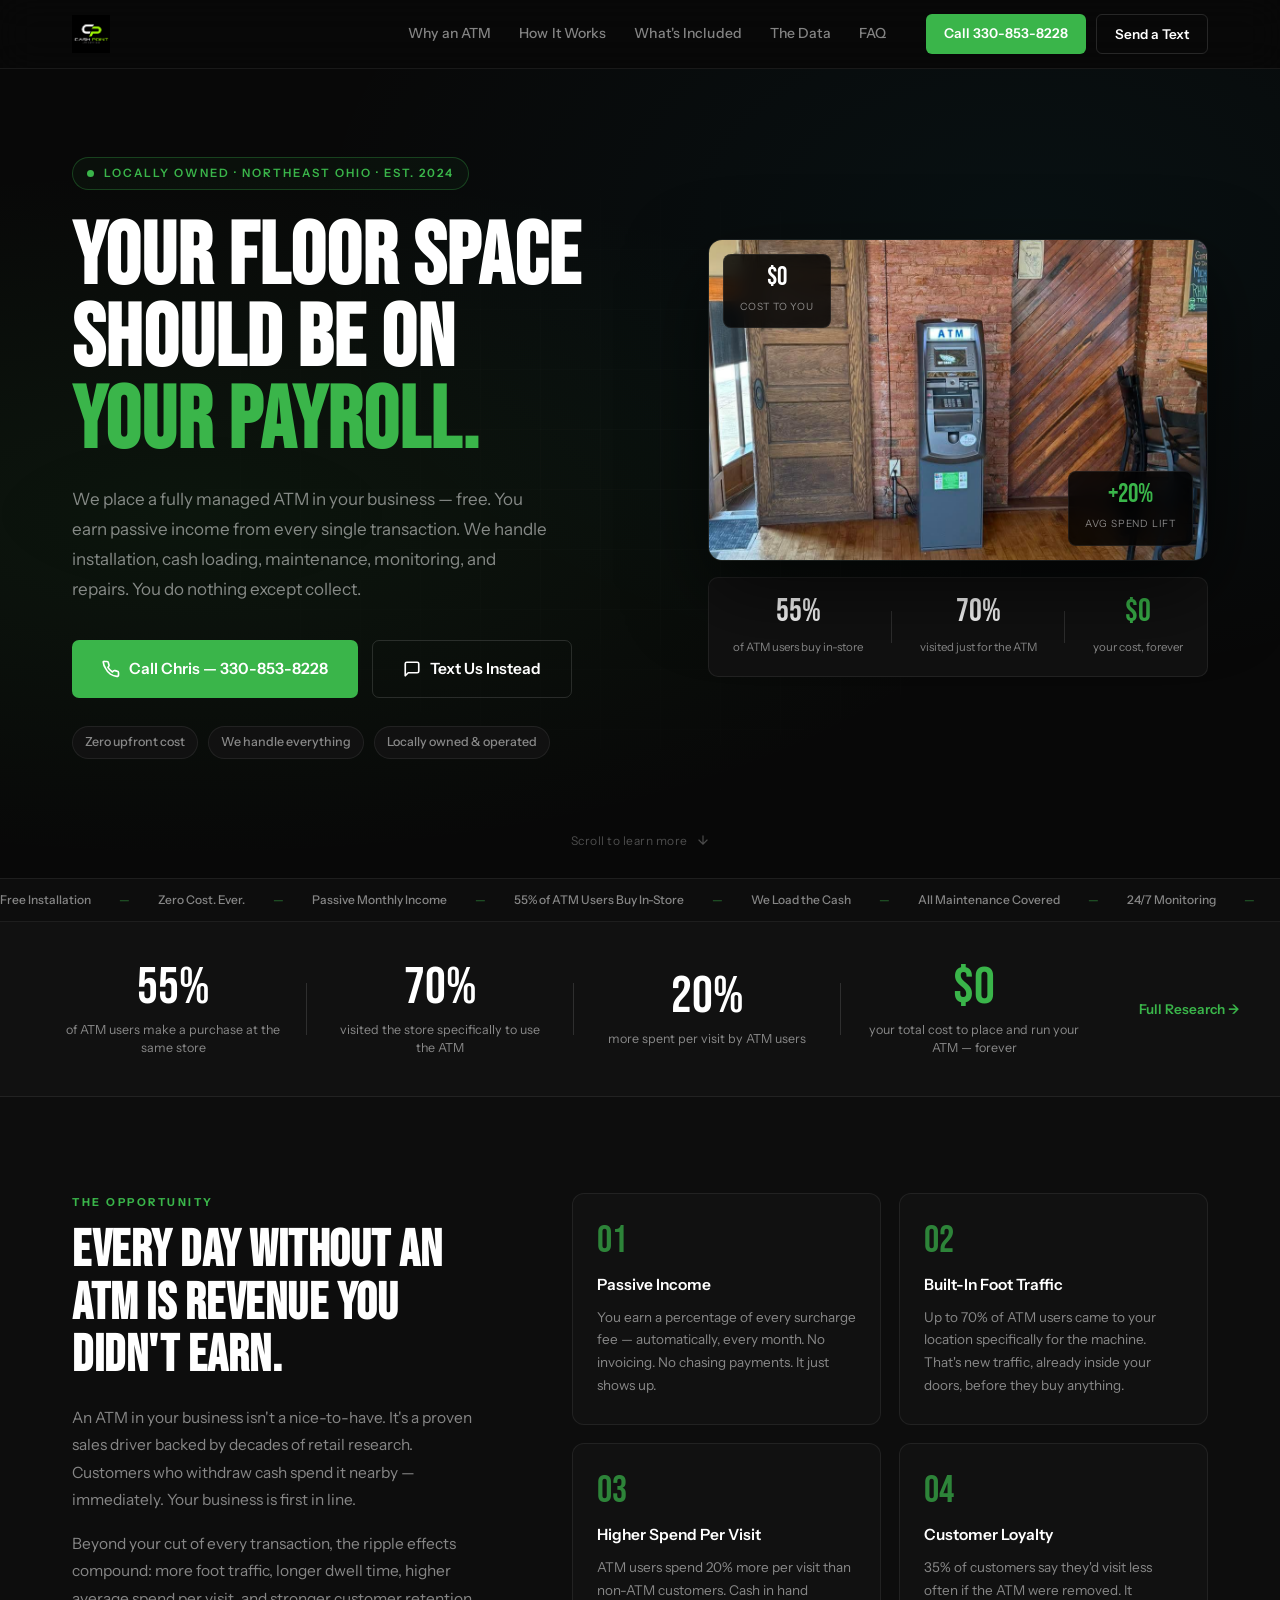
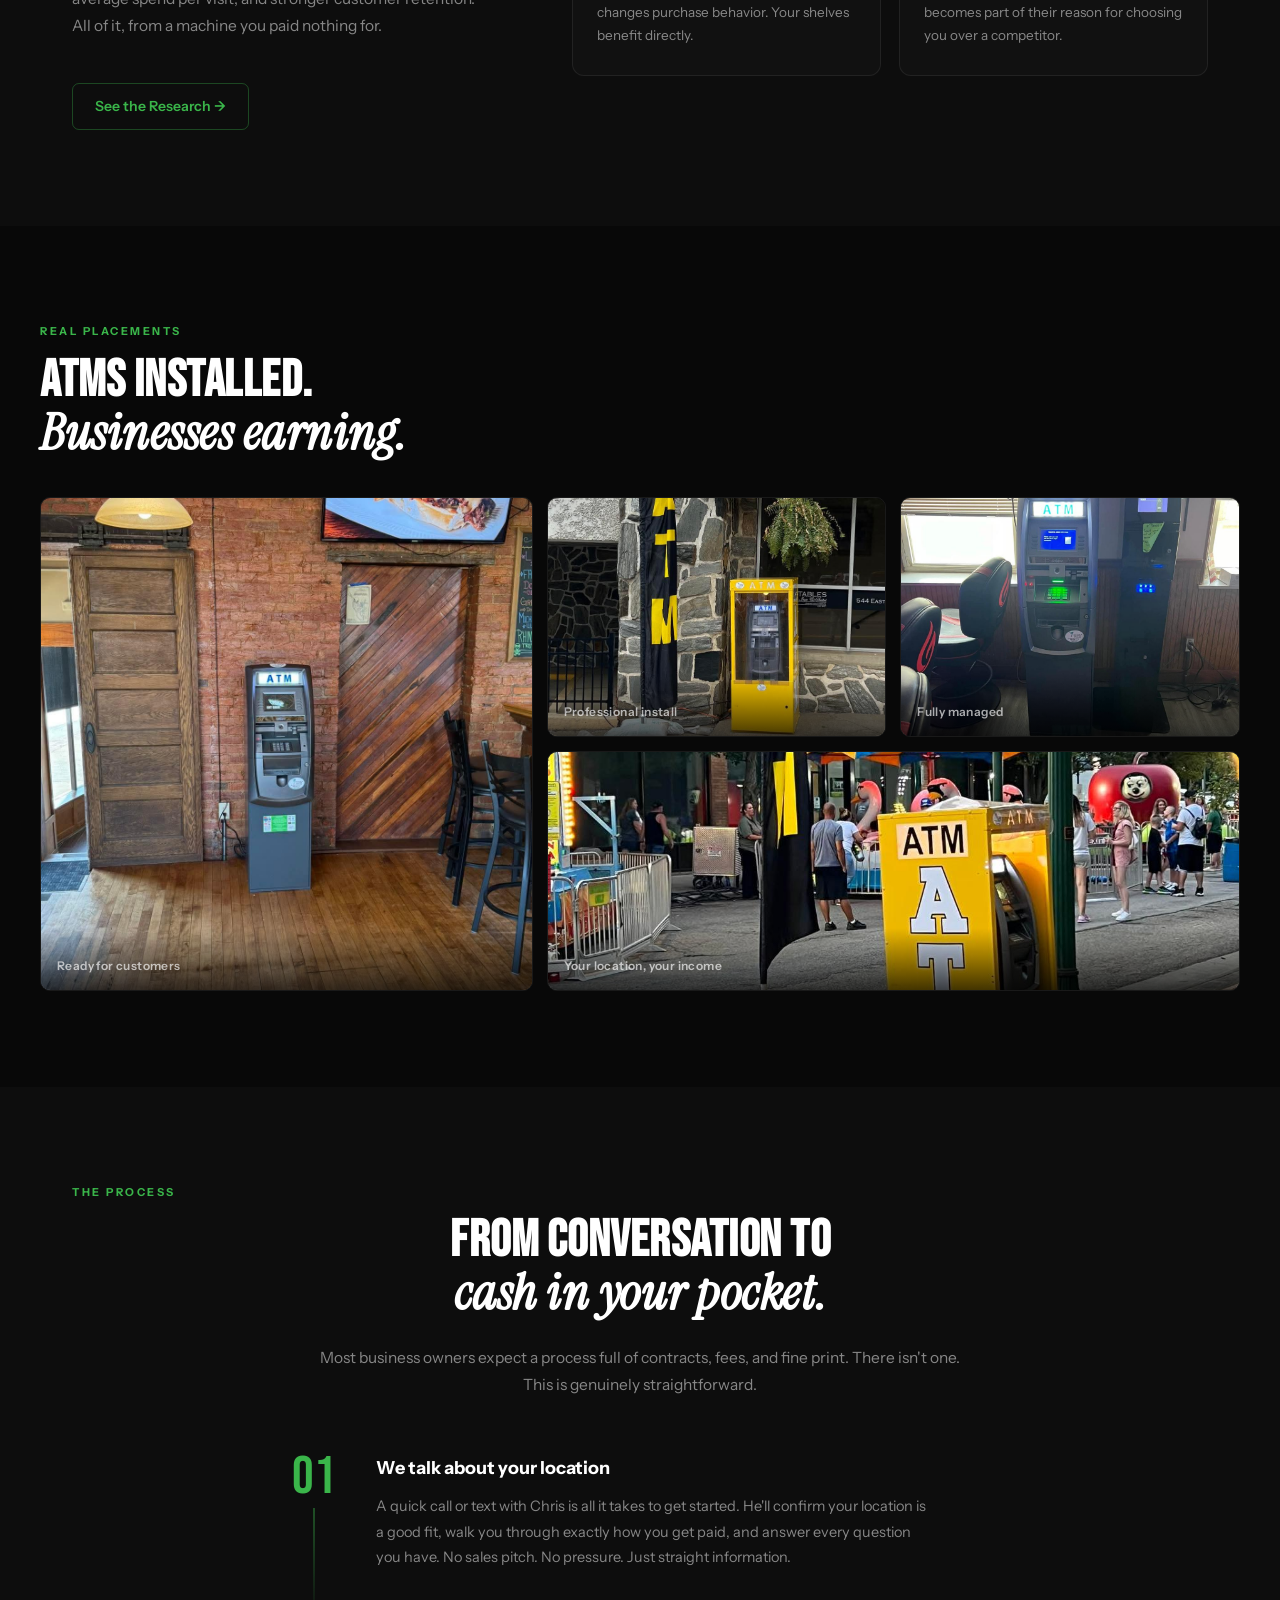
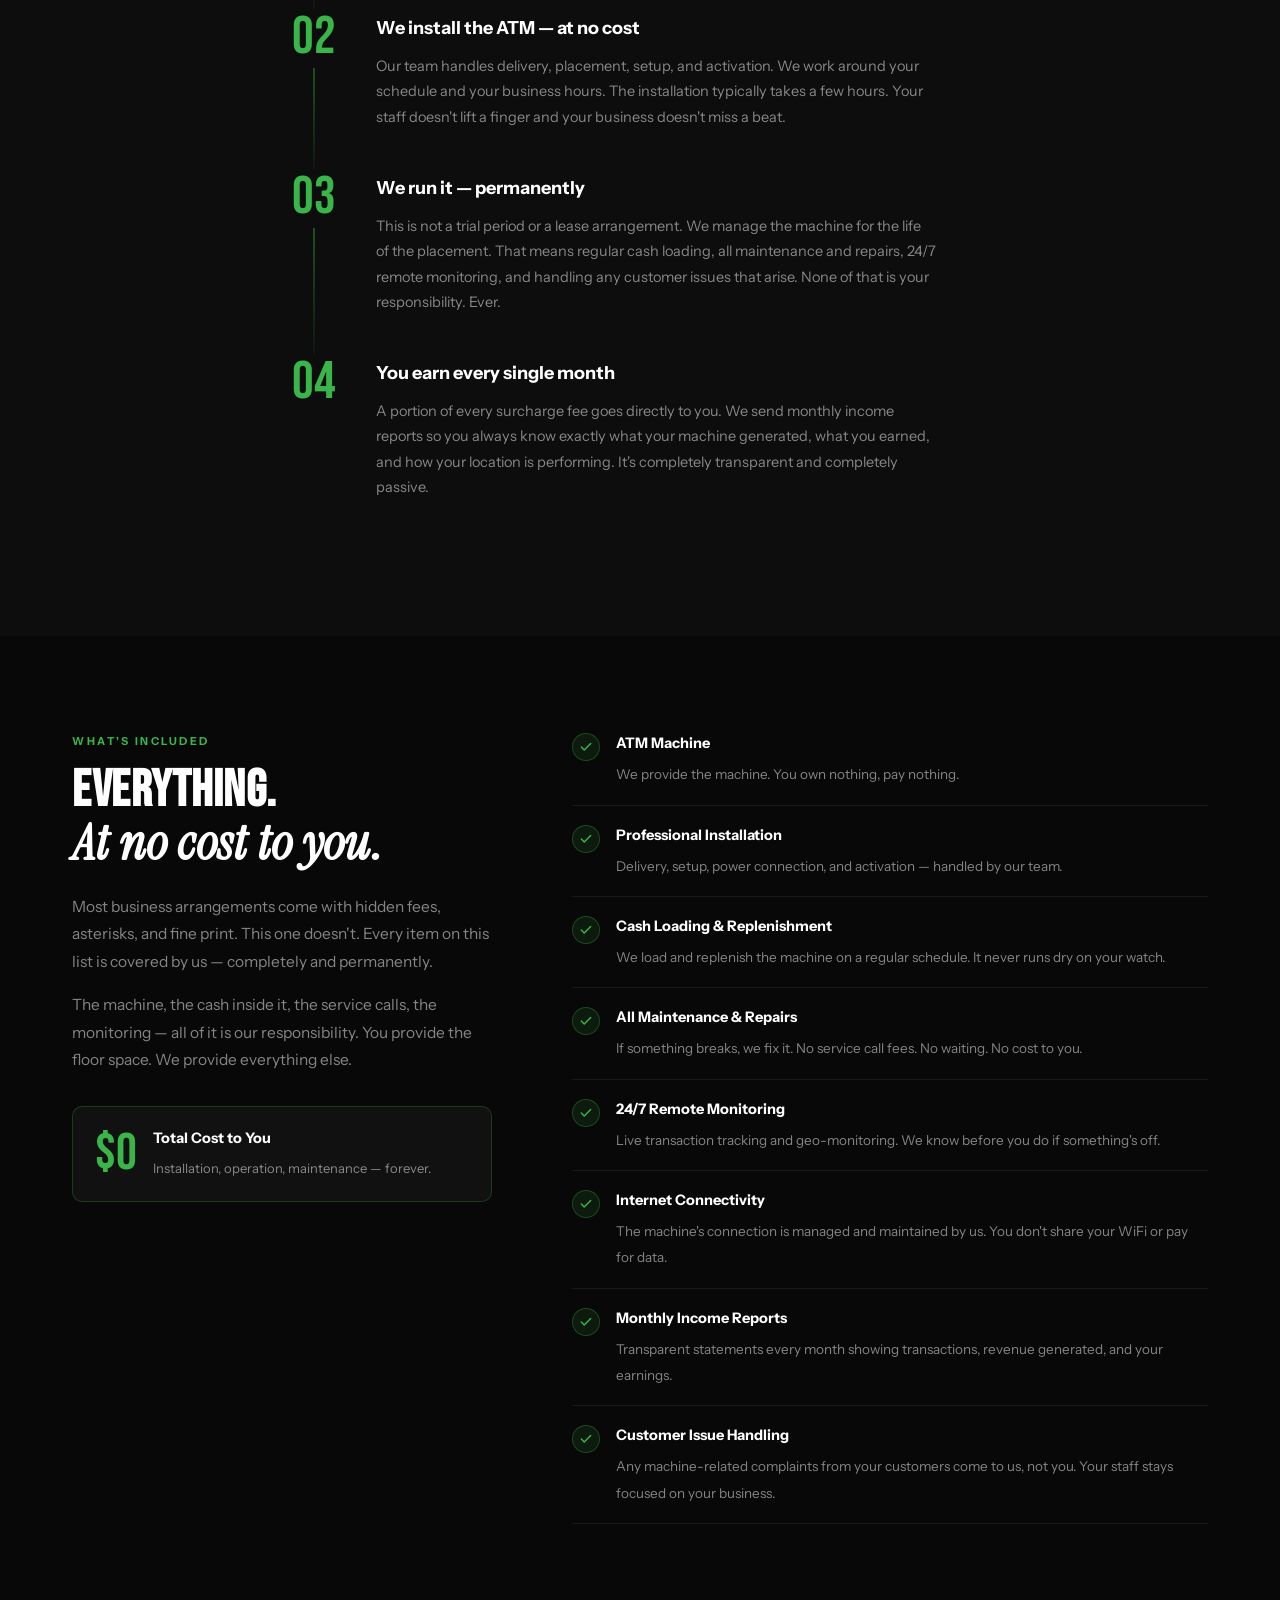
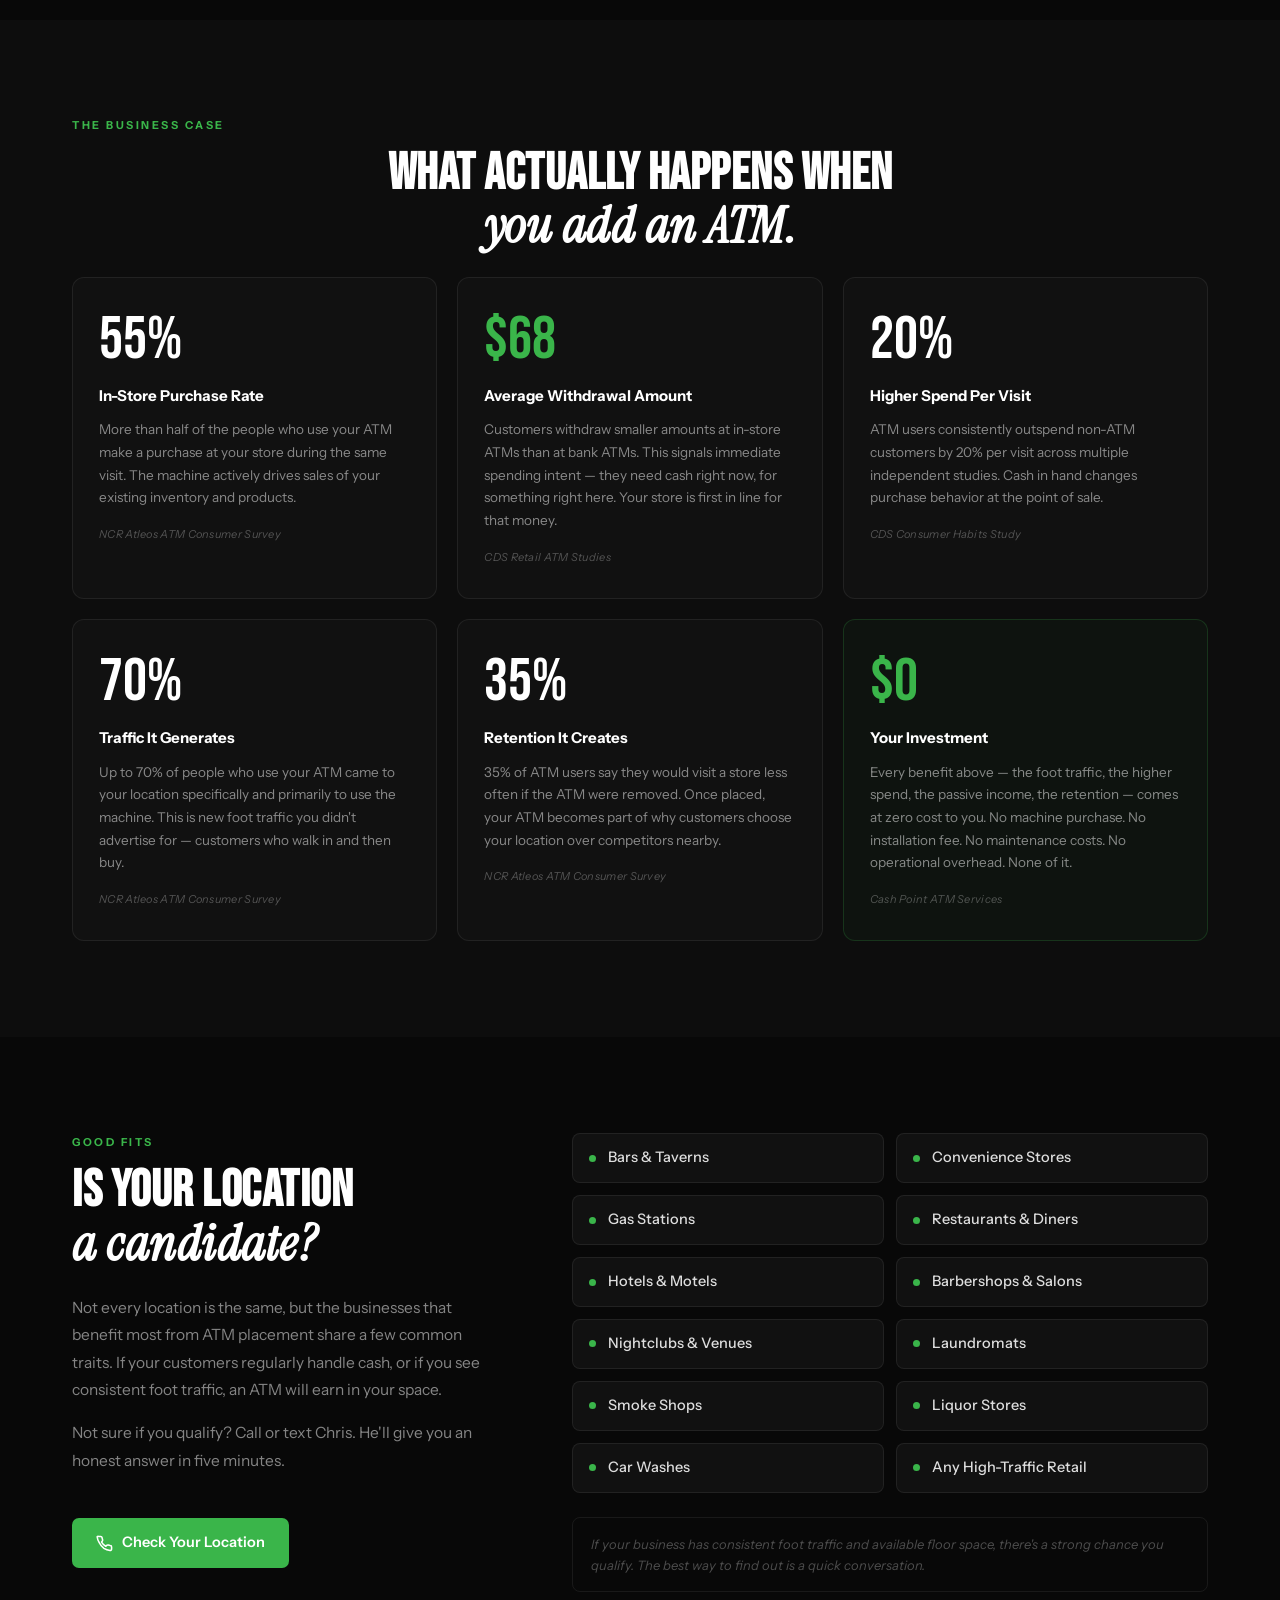
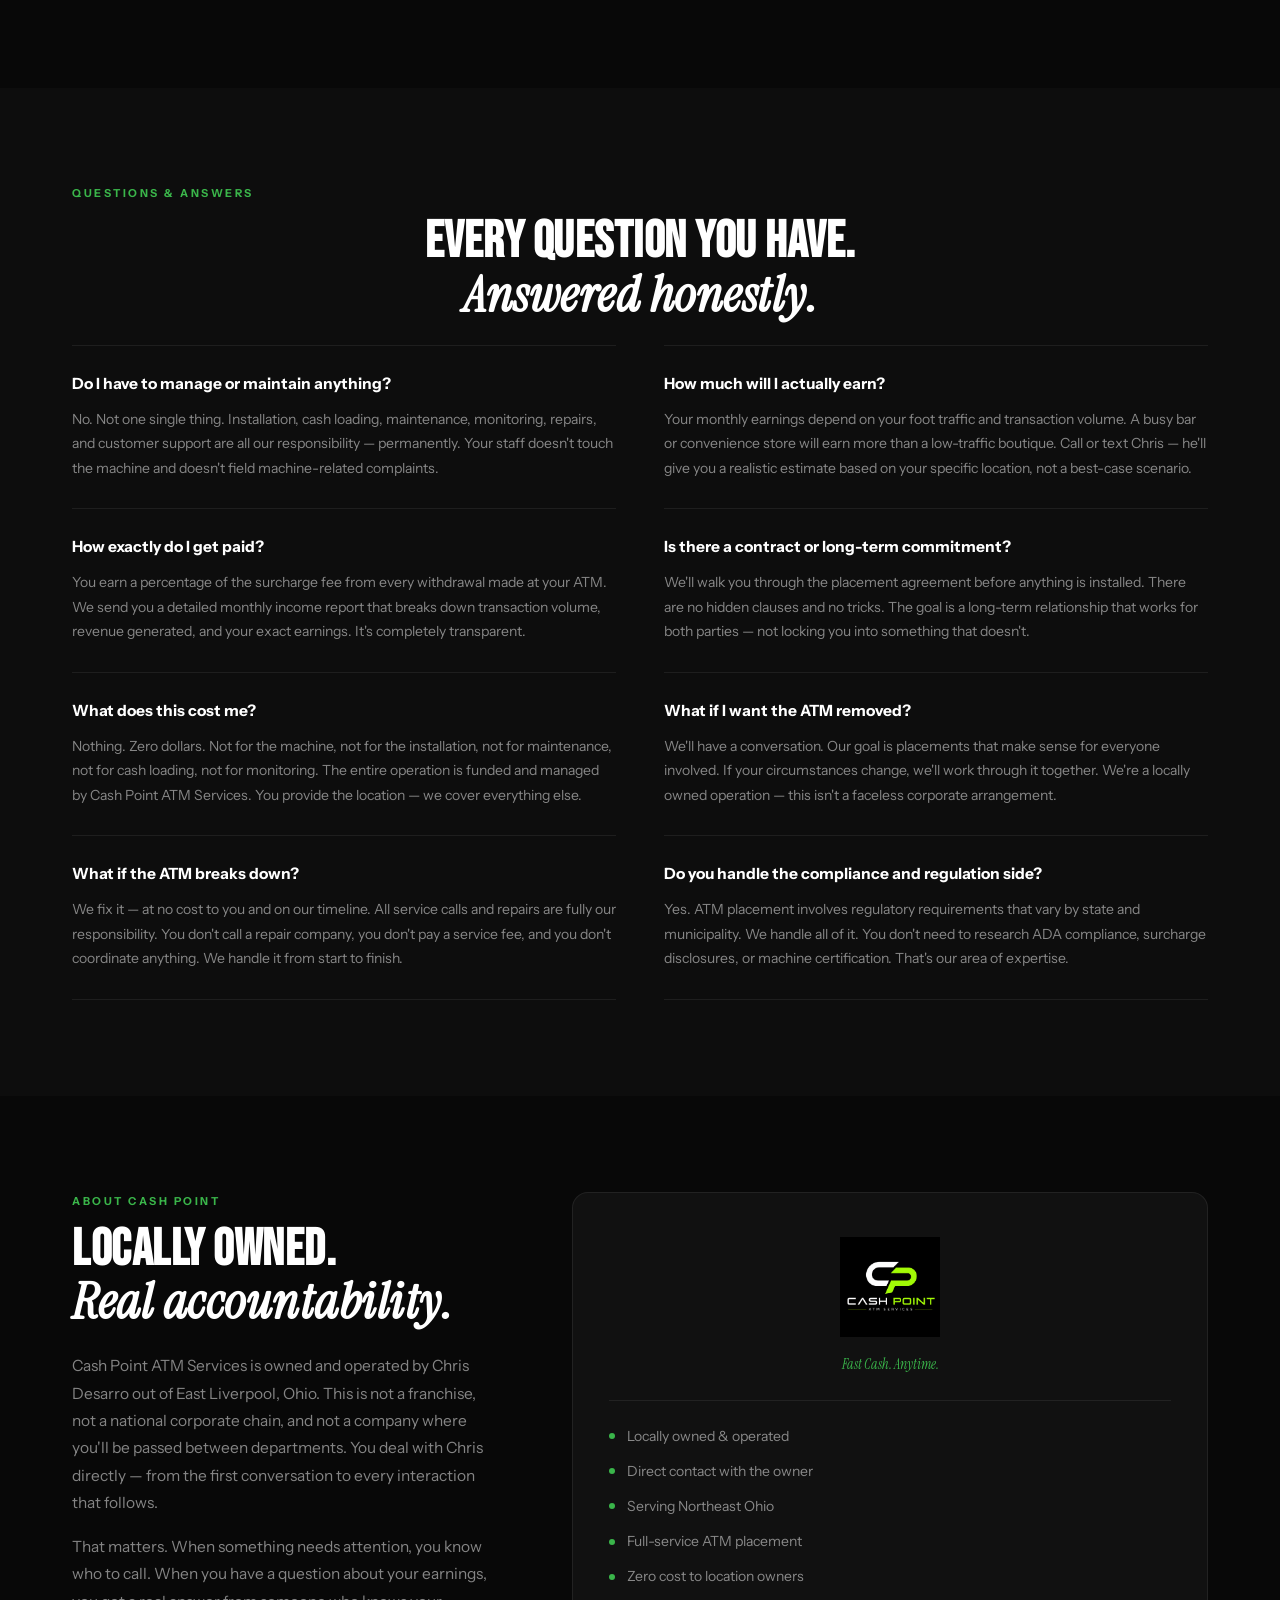
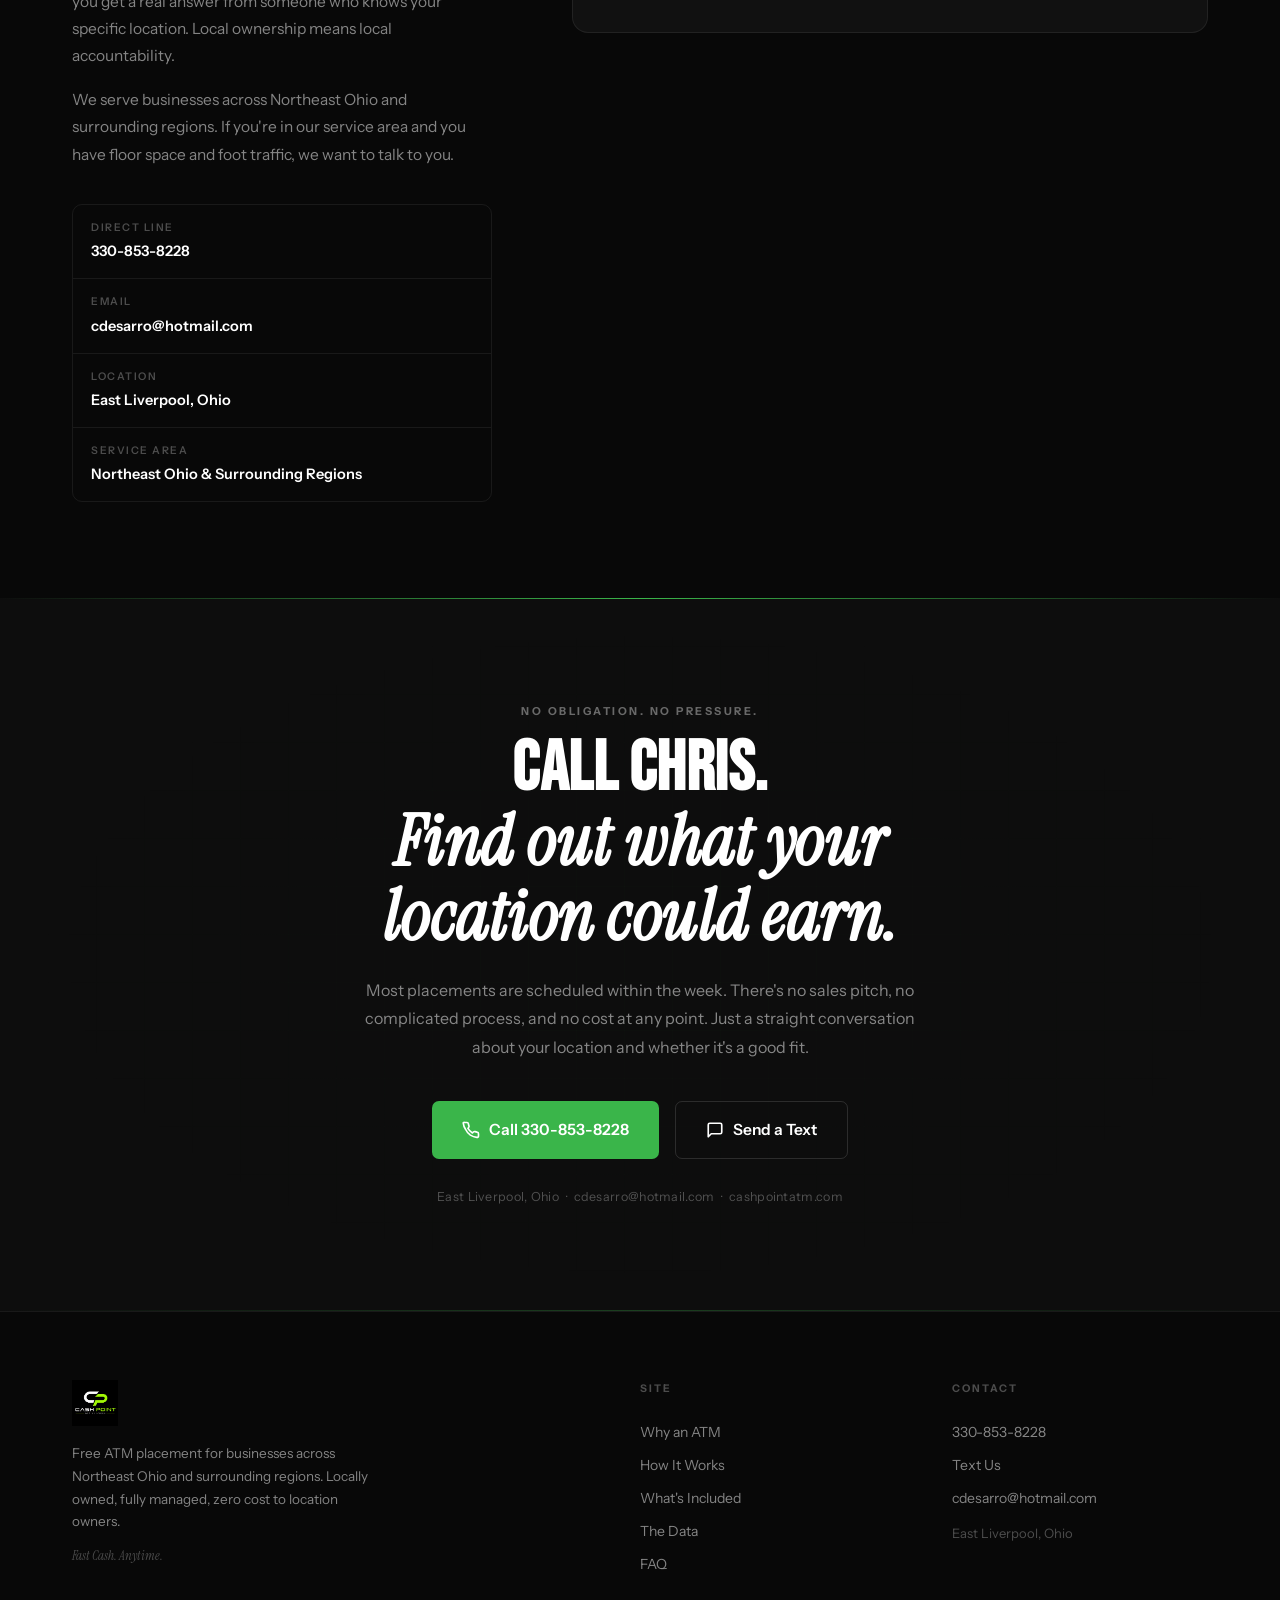
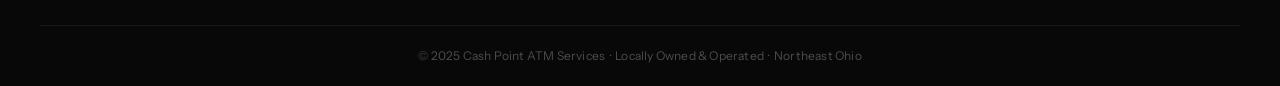
==== commit 8de93414: "Update index.html" ====
--- a/index.html
+++ b/index.html
@@ -3,372 +3,704 @@
 <head>
   <meta charset="UTF-8">
   <meta name="viewport" content="width=device-width, initial-scale=1.0">
-  <title>Cash Point ATM Services — Free ATM Placement</title>
-  <meta name="description" content="Free ATM placement for your business. Zero cost, zero maintenance. You earn passive income from every transaction. Locally owned and operated in Northeast Ohio.">
+  <title>Cash Point ATM Services — Free ATM Placement | Northeast Ohio</title>
+  <meta name="description" content="We install free ATMs in businesses across Northeast Ohio. Zero cost, zero maintenance. You earn passive income from every transaction. Call Chris Desarro today.">
   <link rel="preconnect" href="https://fonts.googleapis.com">
   <link rel="preconnect" href="https://fonts.gstatic.com" crossorigin>
-  <link href="https://fonts.googleapis.com/css2?family=Bebas+Neue&family=DM+Sans:ital,wght@0,300;0,400;0,500;0,600;1,300&family=DM+Serif+Display:ital@0;1&display=swap" rel="stylesheet">
+  <link href="https://fonts.googleapis.com/css2?family=Bebas+Neue&family=Instrument+Sans:ital,wght@0,400;0,500;0,600;0,700;1,400&family=Instrument+Serif:ital@0;1&display=swap" rel="stylesheet">
   <link rel="stylesheet" href="style.css">
 </head>
 <body>
 
-  <!-- NAV -->
+  <!-- ── NAV ─────────────────────────────────────── -->
   <nav class="nav" id="nav">
     <div class="nav-inner">
       <a href="index.html" class="nav-logo">
         <img src="images/logo.png" alt="Cash Point ATM Services">
       </a>
       <div class="nav-links">
-        <a href="index.html">Home</a>
-        <a href="facts.html">The Facts</a>
-        <a href="#how-it-works">How It Works</a>
+        <a href="#why">Why an ATM</a>
+        <a href="#how">How It Works</a>
+        <a href="#included">What's Included</a>
+        <a href="facts.html">The Data</a>
         <a href="#faq">FAQ</a>
       </div>
-      <div class="nav-ctas">
-        <a href="tel:+13308538228" class="nav-btn call">📞 Call</a>
-        <a href="sms:+13308538228" class="nav-btn text">💬 Text</a>
-      </div>
-      <button class="hamburger" id="hamburger" aria-label="Menu">
+      <div class="nav-actions">
+        <a href="tel:+13308538228" class="nav-call">Call 330-853-8228</a>
+        <a href="sms:+13308538228" class="nav-text">Send a Text</a>
+      </div>
+      <button class="burger" id="burger" aria-label="Open menu">
         <span></span><span></span><span></span>
       </button>
     </div>
-    <div class="mobile-menu" id="mobile-menu">
-      <a href="index.html">Home</a>
-      <a href="facts.html">The Facts</a>
-      <a href="#how-it-works">How It Works</a>
+    <div class="nav-mobile" id="nav-mobile">
+      <a href="#why">Why an ATM</a>
+      <a href="#how">How It Works</a>
+      <a href="#included">What's Included</a>
+      <a href="facts.html">The Data</a>
       <a href="#faq">FAQ</a>
-      <a href="tel:+13308538228" class="mobile-cta call">📞 Call Now</a>
-      <a href="sms:+13308538228" class="mobile-cta text">💬 Text Now</a>
+      <div class="mobile-ctas">
+        <a href="tel:+13308538228" class="btn-primary">Call 330-853-8228</a>
+        <a href="sms:+13308538228" class="btn-outline">Send a Text</a>
+      </div>
     </div>
   </nav>
 
-  <!-- HERO -->
-  <header class="hero">
-    <div class="hero-bg"></div>
-    <div class="hero-content">
-      <div class="hero-badge">Locally Owned &amp; Operated · Northeast Ohio</div>
-      <h1 class="hero-headline">
-        Turn Your Empty<br>
-        <span class="green">Floor Space</span><br>
-        Into Monthly Income.
-      </h1>
-      <p class="hero-sub">
-        We install a free ATM in your business. You earn passive income from every transaction.
-        We handle everything — forever.
+  <!-- ── HERO ─────────────────────────────────────── -->
+  <section class="hero">
+    <div class="hero-bg">
+      <div class="hero-grid"></div>
+      <div class="hero-radial"></div>
+    </div>
+    <div class="hero-inner">
+      <div class="hero-content">
+        <div class="hero-kicker">
+          <span class="kicker-dot"></span>
+          Locally Owned · Northeast Ohio · Est. 2024
+        </div>
+        <h1 class="hero-h1">
+          Your Floor Space<br>
+          Should Be On<br>
+          <span class="accent">Your Payroll.</span>
+        </h1>
+        <p class="hero-body">
+          We place a fully managed ATM in your business — free. You earn passive income from every single transaction. We handle installation, cash loading, maintenance, monitoring, and repairs. You do nothing except collect.
+        </p>
+        <div class="hero-ctas">
+          <a href="tel:+13308538228" class="btn-primary btn-lg">
+            <svg width="18" height="18" viewBox="0 0 24 24" fill="none" stroke="currentColor" stroke-width="2.2" stroke-linecap="round" stroke-linejoin="round"><path d="M22 16.92v3a2 2 0 01-2.18 2 19.79 19.79 0 01-8.63-3.07A19.5 19.5 0 014.69 11 19.79 19.79 0 011.61 2.44 2 2 0 013.58 2h3a2 2 0 012 1.72c.127.96.361 1.903.7 2.81a2 2 0 01-.45 2.11L7.91 9.91a16 16 0 006 6l1.27-1.27a2 2 0 012.11-.45c.907.339 1.85.573 2.81.7A2 2 0 0122 16.92z"/></svg>
+            Call Chris — 330-853-8228
+          </a>
+          <a href="sms:+13308538228" class="btn-ghost btn-lg">
+            <svg width="18" height="18" viewBox="0 0 24 24" fill="none" stroke="currentColor" stroke-width="2.2" stroke-linecap="round" stroke-linejoin="round"><path d="M21 15a2 2 0 01-2 2H7l-4 4V5a2 2 0 012-2h14a2 2 0 012 2z"/></svg>
+            Text Us Instead
+          </a>
+        </div>
+        <div class="hero-trust">
+          <div class="trust-chip">Zero upfront cost</div>
+          <div class="trust-chip">We handle everything</div>
+          <div class="trust-chip">Locally owned &amp; operated</div>
+        </div>
+      </div>
+      <div class="hero-right">
+        <div class="hero-img-frame">
+          <img src="images/atm-1.jpg" alt="ATM installed in business" class="hero-img">
+          <div class="img-badge img-badge-tl">
+            <span class="badge-n">$0</span>
+            <span class="badge-l">Cost to You</span>
+          </div>
+          <div class="img-badge img-badge-br">
+            <span class="badge-n green">+20%</span>
+            <span class="badge-l">Avg Spend Lift</span>
+          </div>
+        </div>
+        <div class="hero-data-row">
+          <div class="hd-stat">
+            <span class="hd-n">55%</span>
+            <span class="hd-l">of ATM users buy in-store</span>
+          </div>
+          <div class="hd-div"></div>
+          <div class="hd-stat">
+            <span class="hd-n">70%</span>
+            <span class="hd-l">visited just for the ATM</span>
+          </div>
+          <div class="hd-div"></div>
+          <div class="hd-stat">
+            <span class="hd-n green">$0</span>
+            <span class="hd-l">your cost, forever</span>
+          </div>
+        </div>
+      </div>
+    </div>
+    <div class="hero-scroll-hint">
+      <span>Scroll to learn more</span>
+      <svg width="14" height="14" viewBox="0 0 24 24" fill="none" stroke="currentColor" stroke-width="2" stroke-linecap="round"><path d="M12 5v14M5 12l7 7 7-7"/></svg>
+    </div>
+  </section>
+
+  <!-- ── TICKER ────────────────────────────────────── -->
+  <div class="ticker-bar">
+    <div class="ticker-track">
+      <div class="ticker-inner">
+        <span>Free Installation</span><span class="sep">—</span>
+        <span>Zero Cost. Ever.</span><span class="sep">—</span>
+        <span>Passive Monthly Income</span><span class="sep">—</span>
+        <span>55% of ATM Users Buy In-Store</span><span class="sep">—</span>
+        <span>We Load the Cash</span><span class="sep">—</span>
+        <span>All Maintenance Covered</span><span class="sep">—</span>
+        <span>24/7 Monitoring</span><span class="sep">—</span>
+        <span>Locally Owned &amp; Operated</span><span class="sep">—</span>
+        <span>Free Installation</span><span class="sep">—</span>
+        <span>Zero Cost. Ever.</span><span class="sep">—</span>
+        <span>Passive Monthly Income</span><span class="sep">—</span>
+        <span>55% of ATM Users Buy In-Store</span><span class="sep">—</span>
+        <span>We Load the Cash</span><span class="sep">—</span>
+        <span>All Maintenance Covered</span><span class="sep">—</span>
+        <span>24/7 Monitoring</span><span class="sep">—</span>
+        <span>Locally Owned &amp; Operated</span><span class="sep">—</span>
+      </div>
+    </div>
+  </div>
+
+  <!-- ── PROOF STRIP ───────────────────────────────── -->
+  <section class="proof-strip">
+    <div class="proof-inner">
+      <div class="proof-stat">
+        <div class="ps-n">55%</div>
+        <div class="ps-l">of ATM users make a purchase at the same store</div>
+      </div>
+      <div class="proof-line"></div>
+      <div class="proof-stat">
+        <div class="ps-n">70%</div>
+        <div class="ps-l">visited the store specifically to use the ATM</div>
+      </div>
+      <div class="proof-line"></div>
+      <div class="proof-stat">
+        <div class="ps-n">20%</div>
+        <div class="ps-l">more spent per visit by ATM users</div>
+      </div>
+      <div class="proof-line"></div>
+      <div class="proof-stat">
+        <div class="ps-n green">$0</div>
+        <div class="ps-l">your total cost to place and run your ATM — forever</div>
+      </div>
+      <a href="facts.html" class="proof-link">Full Research →</a>
+    </div>
+  </section>
+
+  <!-- ── WHY AN ATM ─────────────────────────────────── -->
+  <section class="why-section" id="why">
+    <div class="section-container">
+      <div class="section-left">
+        <div class="eyebrow">The Opportunity</div>
+        <h2 class="section-h2">
+          Every day without an ATM is revenue you didn't earn.
+        </h2>
+        <p class="section-p">
+          An ATM in your business isn't a nice-to-have. It's a proven sales driver backed by decades of retail research. Customers who withdraw cash spend it nearby — immediately. Your business is first in line.
+        </p>
+        <p class="section-p">
+          Beyond your cut of every transaction, the ripple effects compound: more foot traffic, longer dwell time, higher average spend per visit, and stronger customer retention. All of it, from a machine you paid nothing for.
+        </p>
+        <a href="facts.html" class="btn-outline" style="margin-top:28px;">See the Research →</a>
+      </div>
+      <div class="section-right">
+        <div class="why-cards">
+          <div class="why-card reveal">
+            <div class="wc-num">01</div>
+            <h3>Passive Income</h3>
+            <p>You earn a percentage of every surcharge fee — automatically, every month. No invoicing. No chasing payments. It just shows up.</p>
+          </div>
+          <div class="why-card reveal">
+            <div class="wc-num">02</div>
+            <h3>Built-In Foot Traffic</h3>
+            <p>Up to 70% of ATM users came to your location specifically for the machine. That's new traffic, already inside your doors, before they buy anything.</p>
+          </div>
+          <div class="why-card reveal">
+            <div class="wc-num">03</div>
+            <h3>Higher Spend Per Visit</h3>
+            <p>ATM users spend 20% more per visit than non-ATM customers. Cash in hand changes purchase behavior. Your shelves benefit directly.</p>
+          </div>
+          <div class="why-card reveal">
+            <div class="wc-num">04</div>
+            <h3>Customer Loyalty</h3>
+            <p>35% of customers say they'd visit less often if the ATM were removed. It becomes part of their reason for choosing you over a competitor.</p>
+          </div>
+        </div>
+      </div>
+    </div>
+  </section>
+
+  <!-- ── PHOTO GALLERY ──────────────────────────────── -->
+  <section class="gallery-section">
+    <div class="gallery-header">
+      <div class="eyebrow">Real Placements</div>
+      <h2 class="section-h2">ATMs installed.<br><em>Businesses earning.</em></h2>
+    </div>
+    <div class="gallery-grid">
+      <div class="g-item g-tall reveal">
+        <img src="images/atm-1.jpg" alt="ATM in business">
+        <div class="g-caption">Ready for customers</div>
+      </div>
+      <div class="g-item reveal">
+        <img src="images/atm-2.jpg" alt="ATM placement">
+        <div class="g-caption">Professional install</div>
+      </div>
+      <div class="g-item reveal">
+        <img src="images/atm-3.jpg" alt="ATM machine">
+        <div class="g-caption">Fully managed</div>
+      </div>
+      <div class="g-item g-wide reveal">
+        <img src="images/atm-4.jpg" alt="ATM location">
+        <div class="g-caption">Your location, your income</div>
+      </div>
+    </div>
+  </section>
+
+  <!-- ── HOW IT WORKS ───────────────────────────────── -->
+  <section class="how-section" id="how">
+    <div class="section-container centered">
+      <div class="eyebrow">The Process</div>
+      <h2 class="section-h2" style="text-align:center">
+        From conversation to<br><em>cash in your pocket.</em>
+      </h2>
+      <p class="section-p centered-p">
+        Most business owners expect a process full of contracts, fees, and fine print. There isn't one. This is genuinely straightforward.
       </p>
-      <div class="hero-btns">
-        <a href="tel:+13308538228" class="btn-primary">
-          <span class="btn-icon">📞</span>
-          Call Chris Now
+      <div class="steps-wrap">
+        <div class="step reveal">
+          <div class="step-marker">
+            <div class="step-num">01</div>
+            <div class="step-line"></div>
+          </div>
+          <div class="step-body">
+            <h3>We talk about your location</h3>
+            <p>A quick call or text with Chris is all it takes to get started. He'll confirm your location is a good fit, walk you through exactly how you get paid, and answer every question you have. No sales pitch. No pressure. Just straight information.</p>
+          </div>
+        </div>
+        <div class="step reveal">
+          <div class="step-marker">
+            <div class="step-num">02</div>
+            <div class="step-line"></div>
+          </div>
+          <div class="step-body">
+            <h3>We install the ATM — at no cost</h3>
+            <p>Our team handles delivery, placement, setup, and activation. We work around your schedule and your business hours. The installation typically takes a few hours. Your staff doesn't lift a finger and your business doesn't miss a beat.</p>
+          </div>
+        </div>
+        <div class="step reveal">
+          <div class="step-marker">
+            <div class="step-num">03</div>
+            <div class="step-line"></div>
+          </div>
+          <div class="step-body">
+            <h3>We run it — permanently</h3>
+            <p>This is not a trial period or a lease arrangement. We manage the machine for the life of the placement. That means regular cash loading, all maintenance and repairs, 24/7 remote monitoring, and handling any customer issues that arise. None of that is your responsibility. Ever.</p>
+          </div>
+        </div>
+        <div class="step reveal">
+          <div class="step-marker">
+            <div class="step-num">04</div>
+            <div class="step-line last"></div>
+          </div>
+          <div class="step-body">
+            <h3>You earn every single month</h3>
+            <p>A portion of every surcharge fee goes directly to you. We send monthly income reports so you always know exactly what your machine generated, what you earned, and how your location is performing. It's completely transparent and completely passive.</p>
+          </div>
+        </div>
+      </div>
+    </div>
+  </section>
+
+  <!-- ── WHAT'S INCLUDED ────────────────────────────── -->
+  <section class="included-section" id="included">
+    <div class="section-container">
+      <div class="section-left">
+        <div class="eyebrow">What's Included</div>
+        <h2 class="section-h2">
+          Everything.<br>
+          <em>At no cost to you.</em>
+        </h2>
+        <p class="section-p">
+          Most business arrangements come with hidden fees, asterisks, and fine print. This one doesn't. Every item on this list is covered by us — completely and permanently.
+        </p>
+        <p class="section-p">
+          The machine, the cash inside it, the service calls, the monitoring — all of it is our responsibility. You provide the floor space. We provide everything else.
+        </p>
+        <div class="zero-cost-badge">
+          <div class="zcb-num">$0</div>
+          <div class="zcb-text">
+            <strong>Total Cost to You</strong>
+            <span>Installation, operation, maintenance — forever.</span>
+          </div>
+        </div>
+      </div>
+      <div class="section-right">
+        <div class="included-list">
+          <div class="inc-item reveal">
+            <div class="inc-check">
+              <svg width="14" height="14" viewBox="0 0 24 24" fill="none" stroke="currentColor" stroke-width="2.5" stroke-linecap="round" stroke-linejoin="round"><polyline points="20 6 9 17 4 12"/></svg>
+            </div>
+            <div class="inc-content">
+              <strong>ATM Machine</strong>
+              <span>We provide the machine. You own nothing, pay nothing.</span>
+            </div>
+          </div>
+          <div class="inc-item reveal">
+            <div class="inc-check">
+              <svg width="14" height="14" viewBox="0 0 24 24" fill="none" stroke="currentColor" stroke-width="2.5" stroke-linecap="round" stroke-linejoin="round"><polyline points="20 6 9 17 4 12"/></svg>
+            </div>
+            <div class="inc-content">
+              <strong>Professional Installation</strong>
+              <span>Delivery, setup, power connection, and activation — handled by our team.</span>
+            </div>
+          </div>
+          <div class="inc-item reveal">
+            <div class="inc-check">
+              <svg width="14" height="14" viewBox="0 0 24 24" fill="none" stroke="currentColor" stroke-width="2.5" stroke-linecap="round" stroke-linejoin="round"><polyline points="20 6 9 17 4 12"/></svg>
+            </div>
+            <div class="inc-content">
+              <strong>Cash Loading &amp; Replenishment</strong>
+              <span>We load and replenish the machine on a regular schedule. It never runs dry on your watch.</span>
+            </div>
+          </div>
+          <div class="inc-item reveal">
+            <div class="inc-check">
+              <svg width="14" height="14" viewBox="0 0 24 24" fill="none" stroke="currentColor" stroke-width="2.5" stroke-linecap="round" stroke-linejoin="round"><polyline points="20 6 9 17 4 12"/></svg>
+            </div>
+            <div class="inc-content">
+              <strong>All Maintenance &amp; Repairs</strong>
+              <span>If something breaks, we fix it. No service call fees. No waiting. No cost to you.</span>
+            </div>
+          </div>
+          <div class="inc-item reveal">
+            <div class="inc-check">
+              <svg width="14" height="14" viewBox="0 0 24 24" fill="none" stroke="currentColor" stroke-width="2.5" stroke-linecap="round" stroke-linejoin="round"><polyline points="20 6 9 17 4 12"/></svg>
+            </div>
+            <div class="inc-content">
+              <strong>24/7 Remote Monitoring</strong>
+              <span>Live transaction tracking and geo-monitoring. We know before you do if something's off.</span>
+            </div>
+          </div>
+          <div class="inc-item reveal">
+            <div class="inc-check">
+              <svg width="14" height="14" viewBox="0 0 24 24" fill="none" stroke="currentColor" stroke-width="2.5" stroke-linecap="round" stroke-linejoin="round"><polyline points="20 6 9 17 4 12"/></svg>
+            </div>
+            <div class="inc-content">
+              <strong>Internet Connectivity</strong>
+              <span>The machine's connection is managed and maintained by us. You don't share your WiFi or pay for data.</span>
+            </div>
+          </div>
+          <div class="inc-item reveal">
+            <div class="inc-check">
+              <svg width="14" height="14" viewBox="0 0 24 24" fill="none" stroke="currentColor" stroke-width="2.5" stroke-linecap="round" stroke-linejoin="round"><polyline points="20 6 9 17 4 12"/></svg>
+            </div>
+            <div class="inc-content">
+              <strong>Monthly Income Reports</strong>
+              <span>Transparent statements every month showing transactions, revenue generated, and your earnings.</span>
+            </div>
+          </div>
+          <div class="inc-item reveal">
+            <div class="inc-check">
+              <svg width="14" height="14" viewBox="0 0 24 24" fill="none" stroke="currentColor" stroke-width="2.5" stroke-linecap="round" stroke-linejoin="round"><polyline points="20 6 9 17 4 12"/></svg>
+            </div>
+            <div class="inc-content">
+              <strong>Customer Issue Handling</strong>
+              <span>Any machine-related complaints from your customers come to us, not you. Your staff stays focused on your business.</span>
+            </div>
+          </div>
+        </div>
+      </div>
+    </div>
+  </section>
+
+  <!-- ── THE BUSINESS CASE ──────────────────────────── -->
+  <section class="case-section">
+    <div class="section-container centered">
+      <div class="eyebrow">The Business Case</div>
+      <h2 class="section-h2" style="text-align:center">
+        What actually happens when<br><em>you add an ATM.</em>
+      </h2>
+      <div class="case-grid">
+        <div class="case-card reveal">
+          <div class="cc-stat">55%</div>
+          <h3>In-Store Purchase Rate</h3>
+          <p>More than half of the people who use your ATM make a purchase at your store during the same visit. The machine actively drives sales of your existing inventory and products.</p>
+          <div class="cc-source">NCR Atleos ATM Consumer Survey</div>
+        </div>
+        <div class="case-card reveal">
+          <div class="cc-stat green">$68</div>
+          <h3>Average Withdrawal Amount</h3>
+          <p>Customers withdraw smaller amounts at in-store ATMs than at bank ATMs. This signals immediate spending intent — they need cash right now, for something right here. Your store is first in line for that money.</p>
+          <div class="cc-source">CDS Retail ATM Studies</div>
+        </div>
+        <div class="case-card reveal">
+          <div class="cc-stat">20%</div>
+          <h3>Higher Spend Per Visit</h3>
+          <p>ATM users consistently outspend non-ATM customers by 20% per visit across multiple independent studies. Cash in hand changes purchase behavior at the point of sale.</p>
+          <div class="cc-source">CDS Consumer Habits Study</div>
+        </div>
+        <div class="case-card reveal">
+          <div class="cc-stat">70%</div>
+          <h3>Traffic It Generates</h3>
+          <p>Up to 70% of people who use your ATM came to your location specifically and primarily to use the machine. This is new foot traffic you didn't advertise for — customers who walk in and then buy.</p>
+          <div class="cc-source">NCR Atleos ATM Consumer Survey</div>
+        </div>
+        <div class="case-card reveal">
+          <div class="cc-stat">35%</div>
+          <h3>Retention It Creates</h3>
+          <p>35% of ATM users say they would visit a store less often if the ATM were removed. Once placed, your ATM becomes part of why customers choose your location over competitors nearby.</p>
+          <div class="cc-source">NCR Atleos ATM Consumer Survey</div>
+        </div>
+        <div class="case-card reveal green-card">
+          <div class="cc-stat green">$0</div>
+          <h3>Your Investment</h3>
+          <p>Every benefit above — the foot traffic, the higher spend, the passive income, the retention — comes at zero cost to you. No machine purchase. No installation fee. No maintenance costs. No operational overhead. None of it.</p>
+          <div class="cc-source">Cash Point ATM Services</div>
+        </div>
+      </div>
+    </div>
+  </section>
+
+  <!-- ── WHO IS THIS FOR ────────────────────────────── -->
+  <section class="who-section">
+    <div class="section-container">
+      <div class="section-left">
+        <div class="eyebrow">Good Fits</div>
+        <h2 class="section-h2">
+          Is your location<br><em>a candidate?</em>
+        </h2>
+        <p class="section-p">
+          Not every location is the same, but the businesses that benefit most from ATM placement share a few common traits. If your customers regularly handle cash, or if you see consistent foot traffic, an ATM will earn in your space.
+        </p>
+        <p class="section-p">
+          Not sure if you qualify? Call or text Chris. He'll give you an honest answer in five minutes.
+        </p>
+        <a href="tel:+13308538228" class="btn-primary" style="margin-top:28px">
+          <svg width="17" height="17" viewBox="0 0 24 24" fill="none" stroke="currentColor" stroke-width="2.2" stroke-linecap="round" stroke-linejoin="round"><path d="M22 16.92v3a2 2 0 01-2.18 2 19.79 19.79 0 01-8.63-3.07A19.5 19.5 0 014.69 11 19.79 19.79 0 011.61 2.44 2 2 0 013.58 2h3a2 2 0 012 1.72c.127.96.361 1.903.7 2.81a2 2 0 01-.45 2.11L7.91 9.91a16 16 0 006 6l1.27-1.27a2 2 0 012.11-.45c.907.339 1.85.573 2.81.7A2 2 0 0122 16.92z"/></svg>
+          Check Your Location
         </a>
-        <a href="sms:+13308538228" class="btn-secondary">
-          <span class="btn-icon">💬</span>
+      </div>
+      <div class="section-right">
+        <div class="who-grid">
+          <div class="who-item reveal"><div class="wi-dot"></div>Bars &amp; Taverns</div>
+          <div class="who-item reveal"><div class="wi-dot"></div>Convenience Stores</div>
+          <div class="who-item reveal"><div class="wi-dot"></div>Gas Stations</div>
+          <div class="who-item reveal"><div class="wi-dot"></div>Restaurants &amp; Diners</div>
+          <div class="who-item reveal"><div class="wi-dot"></div>Hotels &amp; Motels</div>
+          <div class="who-item reveal"><div class="wi-dot"></div>Barbershops &amp; Salons</div>
+          <div class="who-item reveal"><div class="wi-dot"></div>Nightclubs &amp; Venues</div>
+          <div class="who-item reveal"><div class="wi-dot"></div>Laundromats</div>
+          <div class="who-item reveal"><div class="wi-dot"></div>Smoke Shops</div>
+          <div class="who-item reveal"><div class="wi-dot"></div>Liquor Stores</div>
+          <div class="who-item reveal"><div class="wi-dot"></div>Car Washes</div>
+          <div class="who-item reveal"><div class="wi-dot"></div>Any High-Traffic Retail</div>
+        </div>
+        <div class="who-note">
+          If your business has consistent foot traffic and available floor space, there's a strong chance you qualify. The best way to find out is a quick conversation.
+        </div>
+      </div>
+    </div>
+  </section>
+
+  <!-- ── FAQ ────────────────────────────────────────── -->
+  <section class="faq-section" id="faq">
+    <div class="section-container centered">
+      <div class="eyebrow">Questions &amp; Answers</div>
+      <h2 class="section-h2" style="text-align:center">
+        Every question you have.<br><em>Answered honestly.</em>
+      </h2>
+      <div class="faq-cols">
+        <div class="faq-col">
+          <div class="faq-item reveal">
+            <h3>Do I have to manage or maintain anything?</h3>
+            <p>No. Not one single thing. Installation, cash loading, maintenance, monitoring, repairs, and customer support are all our responsibility — permanently. Your staff doesn't touch the machine and doesn't field machine-related complaints.</p>
+          </div>
+          <div class="faq-item reveal">
+            <h3>How exactly do I get paid?</h3>
+            <p>You earn a percentage of the surcharge fee from every withdrawal made at your ATM. We send you a detailed monthly income report that breaks down transaction volume, revenue generated, and your exact earnings. It's completely transparent.</p>
+          </div>
+          <div class="faq-item reveal">
+            <h3>What does this cost me?</h3>
+            <p>Nothing. Zero dollars. Not for the machine, not for the installation, not for maintenance, not for cash loading, not for monitoring. The entire operation is funded and managed by Cash Point ATM Services. You provide the location — we cover everything else.</p>
+          </div>
+          <div class="faq-item reveal">
+            <h3>What if the ATM breaks down?</h3>
+            <p>We fix it — at no cost to you and on our timeline. All service calls and repairs are fully our responsibility. You don't call a repair company, you don't pay a service fee, and you don't coordinate anything. We handle it from start to finish.</p>
+          </div>
+        </div>
+        <div class="faq-col">
+          <div class="faq-item reveal">
+            <h3>How much will I actually earn?</h3>
+            <p>Your monthly earnings depend on your foot traffic and transaction volume. A busy bar or convenience store will earn more than a low-traffic boutique. Call or text Chris — he'll give you a realistic estimate based on your specific location, not a best-case scenario.</p>
+          </div>
+          <div class="faq-item reveal">
+            <h3>Is there a contract or long-term commitment?</h3>
+            <p>We'll walk you through the placement agreement before anything is installed. There are no hidden clauses and no tricks. The goal is a long-term relationship that works for both parties — not locking you into something that doesn't.</p>
+          </div>
+          <div class="faq-item reveal">
+            <h3>What if I want the ATM removed?</h3>
+            <p>We'll have a conversation. Our goal is placements that make sense for everyone involved. If your circumstances change, we'll work through it together. We're a locally owned operation — this isn't a faceless corporate arrangement.</p>
+          </div>
+          <div class="faq-item reveal">
+            <h3>Do you handle the compliance and regulation side?</h3>
+            <p>Yes. ATM placement involves regulatory requirements that vary by state and municipality. We handle all of it. You don't need to research ADA compliance, surcharge disclosures, or machine certification. That's our area of expertise.</p>
+          </div>
+        </div>
+      </div>
+    </div>
+  </section>
+
+  <!-- ── ABOUT ───────────────────────────────────────── -->
+  <section class="about-section">
+    <div class="section-container">
+      <div class="section-left">
+        <div class="eyebrow">About Cash Point</div>
+        <h2 class="section-h2">
+          Locally owned.<br>
+          <em>Real accountability.</em>
+        </h2>
+        <p class="section-p">
+          Cash Point ATM Services is owned and operated by Chris Desarro out of East Liverpool, Ohio. This is not a franchise, not a national corporate chain, and not a company where you'll be passed between departments. You deal with Chris directly — from the first conversation to every interaction that follows.
+        </p>
+        <p class="section-p">
+          That matters. When something needs attention, you know who to call. When you have a question about your earnings, you get a real answer from someone who knows your specific location. Local ownership means local accountability.
+        </p>
+        <p class="section-p">
+          We serve businesses across Northeast Ohio and surrounding regions. If you're in our service area and you have floor space and foot traffic, we want to talk to you.
+        </p>
+        <div class="about-contact">
+          <div class="ac-item">
+            <div class="ac-label">Direct Line</div>
+            <a href="tel:+13308538228" class="ac-val">330-853-8228</a>
+          </div>
+          <div class="ac-item">
+            <div class="ac-label">Email</div>
+            <a href="mailto:cdesarro@hotmail.com" class="ac-val">cdesarro@hotmail.com</a>
+          </div>
+          <div class="ac-item">
+            <div class="ac-label">Location</div>
+            <div class="ac-val">East Liverpool, Ohio</div>
+          </div>
+          <div class="ac-item">
+            <div class="ac-label">Service Area</div>
+            <div class="ac-val">Northeast Ohio &amp; Surrounding Regions</div>
+          </div>
+        </div>
+      </div>
+      <div class="section-right">
+        <div class="about-logo-card">
+          <img src="images/logo.png" alt="Cash Point ATM Services" class="about-logo">
+          <div class="alc-tag">Fast Cash. Anytime.</div>
+          <div class="alc-rule"></div>
+          <div class="alc-points">
+            <div class="alc-point">
+              <div class="alcp-marker"></div>
+              Locally owned &amp; operated
+            </div>
+            <div class="alc-point">
+              <div class="alcp-marker"></div>
+              Direct contact with the owner
+            </div>
+            <div class="alc-point">
+              <div class="alcp-marker"></div>
+              Serving Northeast Ohio
+            </div>
+            <div class="alc-point">
+              <div class="alcp-marker"></div>
+              Full-service ATM placement
+            </div>
+            <div class="alc-point">
+              <div class="alcp-marker"></div>
+              Zero cost to location owners
+            </div>
+          </div>
+        </div>
+      </div>
+    </div>
+  </section>
+
+  <!-- ── FINAL CTA ───────────────────────────────────── -->
+  <section class="cta-section">
+    <div class="cta-bg"></div>
+    <div class="cta-grid-overlay"></div>
+    <div class="cta-inner">
+      <div class="eyebrow light">No Obligation. No Pressure.</div>
+      <h2 class="cta-h2">
+        Call Chris.<br>
+        <em>Find out what your location could earn.</em>
+      </h2>
+      <p class="cta-body">
+        Most placements are scheduled within the week. There's no sales pitch, no complicated process, and no cost at any point. Just a straight conversation about your location and whether it's a good fit.
+      </p>
+      <div class="cta-actions">
+        <a href="tel:+13308538228" class="btn-primary btn-lg">
+          <svg width="18" height="18" viewBox="0 0 24 24" fill="none" stroke="currentColor" stroke-width="2.2" stroke-linecap="round" stroke-linejoin="round"><path d="M22 16.92v3a2 2 0 01-2.18 2 19.79 19.79 0 01-8.63-3.07A19.5 19.5 0 014.69 11 19.79 19.79 0 011.61 2.44 2 2 0 013.58 2h3a2 2 0 012 1.72c.127.96.361 1.903.7 2.81a2 2 0 01-.45 2.11L7.91 9.91a16 16 0 006 6l1.27-1.27a2 2 0 012.11-.45c.907.339 1.85.573 2.81.7A2 2 0 0122 16.92z"/></svg>
+          Call 330-853-8228
+        </a>
+        <a href="sms:+13308538228" class="btn-ghost btn-lg">
+          <svg width="18" height="18" viewBox="0 0 24 24" fill="none" stroke="currentColor" stroke-width="2.2" stroke-linecap="round" stroke-linejoin="round"><path d="M21 15a2 2 0 01-2 2H7l-4 4V5a2 2 0 012-2h14a2 2 0 012 2z"/></svg>
           Send a Text
         </a>
       </div>
-      <div class="hero-proof">
-        <div class="proof-item">
-          <span class="proof-num">$0</span>
-          <span class="proof-label">Cost to You</span>
-        </div>
-        <div class="proof-divider"></div>
-        <div class="proof-item">
-          <span class="proof-num">55%</span>
-          <span class="proof-label">of ATM users buy in-store</span>
-        </div>
-        <div class="proof-divider"></div>
-        <div class="proof-item">
-          <span class="proof-num">24/7</span>
-          <span class="proof-label">Fully Managed</span>
-        </div>
-      </div>
-    </div>
-    <div class="hero-image">
-      <div class="hero-img-wrap">
-        <img src="images/atm-1.jpg" alt="ATM in business" class="hero-atm-img">
-        <div class="hero-img-badge">
-          <span class="badge-num">$0</span>
-          <span class="badge-text">Upfront Cost</span>
-        </div>
-      </div>
-    </div>
-  </header>
-
-  <!-- STATS BAR -->
-  <section class="stats-bar">
-    <div class="stats-inner">
-      <div class="stat">
-        <span class="stat-num">55%</span>
-        <span class="stat-text">of ATM users make a purchase at the same store</span>
-      </div>
-      <div class="stat">
-        <span class="stat-num">70%</span>
-        <span class="stat-text">of customers visit specifically to use the ATM</span>
-      </div>
-      <div class="stat">
-        <span class="stat-num">20%</span>
-        <span class="stat-text">more spent per visit by ATM users</span>
-      </div>
-      <div class="stat">
-        <span class="stat-num green">$0</span>
-        <span class="stat-text">your total cost to place and maintain your ATM</span>
-      </div>
-    </div>
-  </section>
-
-  <!-- WHAT WE HANDLE -->
-  <section class="handles">
-    <div class="section-inner">
-      <div class="section-label">Zero Work For You</div>
-      <h2 class="section-title">We Handle <span class="green">Everything.</span><br>You Just Collect.</h2>
-      <div class="handles-grid">
-        <div class="handle-card">
-          <div class="handle-icon">⚡</div>
-          <h3>Installation</h3>
-          <p>We deliver, set up, and activate the ATM in your location. You don't lift a finger.</p>
-        </div>
-        <div class="handle-card">
-          <div class="handle-icon">💵</div>
-          <h3>Cash Loading</h3>
-          <p>We replenish the ATM with cash on a regular schedule. Always stocked, always earning.</p>
-        </div>
-        <div class="handle-card">
-          <div class="handle-icon">🔧</div>
-          <h3>Maintenance &amp; Repairs</h3>
-          <p>If anything breaks, we fix it. Full service and repair coverage at no cost to you.</p>
-        </div>
-        <div class="handle-card">
-          <div class="handle-icon">📡</div>
-          <h3>24/7 Monitoring</h3>
-          <p>Live transaction tracking and geo-monitoring. We know before you do if something's off.</p>
-        </div>
-        <div class="handle-card">
-          <div class="handle-icon">📊</div>
-          <h3>Monthly Reports</h3>
-          <p>You receive monthly income reports so you always know exactly what you're earning.</p>
-        </div>
-        <div class="handle-card">
-          <div class="handle-icon">🎧</div>
-          <h3>Customer Support</h3>
-          <p>Any customer issues with the machine are handled by us directly. You stay focused on your business.</p>
-        </div>
-      </div>
-    </div>
-  </section>
-
-  <!-- ATM PHOTOS -->
-  <section class="photos-section">
-    <div class="section-inner">
-      <div class="section-label">See It In Action</div>
-      <h2 class="section-title">ATMs That Work <span class="green">For You</span></h2>
-      <div class="photo-grid">
-        <div class="photo-card tall">
-          <img src="images/atm-1.jpg" alt="ATM placement">
-        </div>
-        <div class="photo-card">
-          <img src="images/atm-2.jpg" alt="ATM in store">
-        </div>
-        <div class="photo-card">
-          <img src="images/atm-3.jpg" alt="ATM machine">
-        </div>
-        <div class="photo-card wide">
-          <img src="images/atm-4.jpg" alt="ATM location">
-        </div>
-      </div>
-    </div>
-  </section>
-
-  <!-- HOW IT WORKS -->
-  <section class="how-it-works" id="how-it-works">
-    <div class="section-inner">
-      <div class="section-label">Simple Process</div>
-      <h2 class="section-title">Up &amp; Running in <span class="green">4 Steps</span></h2>
-      <div class="steps">
-        <div class="step">
-          <div class="step-num">01</div>
-          <div class="step-content">
-            <h3>You Say Yes</h3>
-            <p>We reach out, confirm your location is a good fit, and schedule a convenient install time. No paperwork headaches.</p>
-          </div>
-        </div>
-        <div class="step-line"></div>
-        <div class="step">
-          <div class="step-num">02</div>
-          <div class="step-content">
-            <h3>We Install — Free</h3>
-            <p>Our team handles delivery, setup, power, and compliance. No tools, no labor, no cost to you. Usually done in a few hours.</p>
-          </div>
-        </div>
-        <div class="step-line"></div>
-        <div class="step">
-          <div class="step-num">03</div>
-          <div class="step-content">
-            <h3>We Run It</h3>
-            <p>Cash loading, 24/7 maintenance, monitoring, repairs — all on us. Permanently. You never worry about the machine.</p>
-          </div>
-        </div>
-        <div class="step-line"></div>
-        <div class="step">
-          <div class="step-num">04</div>
-          <div class="step-content">
-            <h3>You Get Paid</h3>
-            <p>A portion of every surcharge fee goes directly to you — automatically, every month. Pure passive income.</p>
-          </div>
-        </div>
-      </div>
-    </div>
-  </section>
-
-  <!-- MORE THAN ATMS -->
-  <section class="more-section">
-    <div class="section-inner">
-      <div class="section-label">More Revenue Streams</div>
-      <h2 class="section-title">More Than ATMs —<br><span class="green">Entertainment Too</span></h2>
-      <p class="section-sub">We also install jukeboxes and arcade games that keep customers longer and spending more.</p>
-      <div class="more-grid">
-        <div class="more-card">
-          <img src="images/jukebox-1.jpg" alt="Jukebox">
-          <div class="more-label">Jukeboxes</div>
-        </div>
-        <div class="more-card">
-          <img src="images/jukebox-2.jpg" alt="Jukebox">
-          <div class="more-label">Digital Music</div>
-        </div>
-        <div class="more-card">
-          <img src="images/jukebox-3.jpg" alt="Jukebox">
-          <div class="more-label">Touchscreen</div>
-        </div>
-        <div class="more-card">
-          <img src="images/game-1.jpg" alt="Arcade game">
-          <div class="more-label">Arcade Games</div>
-        </div>
-        <div class="more-card">
-          <img src="images/game-2.jpg" alt="Arcade game">
-          <div class="more-label">Gaming</div>
-        </div>
-      </div>
-    </div>
-  </section>
-
-  <!-- FAQ -->
-  <section class="faq-section" id="faq">
-    <div class="section-inner">
-      <div class="section-label">Common Questions</div>
-      <h2 class="section-title">Everything You Want <span class="green">To Know</span></h2>
-      <div class="faq-grid">
-        <div class="faq-item">
-          <h3>Do I have to manage anything?</h3>
-          <p>Absolutely not. We handle installation, cash loading, maintenance, repairs, and monitoring. Your only job is to let us place the machine.</p>
-        </div>
-        <div class="faq-item">
-          <h3>How do I get paid?</h3>
-          <p>You earn a percentage of the surcharge fee from every transaction. We provide monthly reports so you always know exactly what you're earning.</p>
-        </div>
-        <div class="faq-item">
-          <h3>What does it cost me?</h3>
-          <p>Nothing. Zero. Not for installation, not for maintenance, not for cash loading, not ever. The entire operation is covered by us.</p>
-        </div>
-        <div class="faq-item">
-          <h3>Is there any risk or downside?</h3>
-          <p>No liability, no maintenance responsibility, no operational workload. You provide floor space you already have — we provide everything else.</p>
-        </div>
-        <div class="faq-item">
-          <h3>How much will I earn?</h3>
-          <p>It depends on your foot traffic and transaction volume. Call or text Chris and he can give you a real estimate based on your specific location.</p>
-        </div>
-        <div class="faq-item">
-          <h3>What if the ATM breaks?</h3>
-          <p>We fix it. Period. All repairs and service calls are fully covered at no cost to you. If it needs cash, we load it. If it breaks, we fix it.</p>
-        </div>
-      </div>
-      <div class="faq-cta">
-        <p>Have a question not listed here?</p>
-        <a href="sms:+13308538228" class="btn-primary">💬 Text Chris Directly</a>
-      </div>
-    </div>
-  </section>
-
-  <!-- BOTTOM CTA -->
-  <section class="bottom-cta">
-    <div class="bottom-cta-bg"></div>
-    <div class="bottom-cta-content">
-      <div class="section-label light">Ready To Start Earning?</div>
-      <h2>Your Location Could Be<br><span class="green">Making Money Tonight.</span></h2>
-      <p>Call or text Chris — he'll check your location and tell you exactly what you can earn. No obligation, no pressure.</p>
-      <div class="cta-btns">
-        <a href="tel:+13308538228" class="btn-primary large">
-          <span class="btn-icon">📞</span>
-          Call 330-853-8228
-        </a>
-        <a href="sms:+13308538228" class="btn-secondary large">
-          <span class="btn-icon">💬</span>
-          Text Us Now
-        </a>
-      </div>
-      <p class="cta-sub">Locally owned · East Liverpool, Ohio · Fast Cash. Anytime.</p>
-    </div>
-  </section>
-
-  <!-- FOOTER -->
+      <div class="cta-sub">
+        East Liverpool, Ohio &nbsp;·&nbsp; cdesarro@hotmail.com &nbsp;·&nbsp; cashpointatm.com
+      </div>
+    </div>
+  </section>
+
+  <!-- ── FOOTER ─────────────────────────────────────── -->
   <footer class="footer">
     <div class="footer-inner">
       <div class="footer-brand">
         <img src="images/logo.png" alt="Cash Point ATM Services" class="footer-logo">
-        <p>Locally owned and operated ATM placement services in Northeast Ohio and surrounding regions.</p>
-      </div>
-      <div class="footer-links">
-        <h4>Quick Links</h4>
-        <a href="index.html">Home</a>
-        <a href="facts.html">The Facts</a>
-        <a href="#how-it-works">How It Works</a>
+        <p>Free ATM placement for businesses across Northeast Ohio and surrounding regions. Locally owned, fully managed, zero cost to location owners.</p>
+        <div class="footer-tagline">Fast Cash. Anytime.</div>
+      </div>
+      <div class="footer-nav">
+        <h4>Site</h4>
+        <a href="#why">Why an ATM</a>
+        <a href="#how">How It Works</a>
+        <a href="#included">What's Included</a>
+        <a href="facts.html">The Data</a>
         <a href="#faq">FAQ</a>
       </div>
       <div class="footer-contact">
-        <h4>Contact Chris</h4>
-        <a href="tel:+13308538228">📞 330-853-8228</a>
-        <a href="sms:+13308538228">💬 Text Us</a>
-        <a href="mailto:cdesarro@hotmail.com">✉ cdesarro@hotmail.com</a>
-        <p class="footer-location">📍 East Liverpool, Ohio</p>
+        <h4>Contact</h4>
+        <a href="tel:+13308538228">330-853-8228</a>
+        <a href="sms:+13308538228">Text Us</a>
+        <a href="mailto:cdesarro@hotmail.com">cdesarro@hotmail.com</a>
+        <div class="footer-loc">East Liverpool, Ohio</div>
       </div>
     </div>
     <div class="footer-bottom">
-      <p>© 2025 Cash Point ATM Services · Locally Owned &amp; Operated · Fast Cash. Anytime.</p>
+      <p>© 2025 Cash Point ATM Services &nbsp;·&nbsp; Locally Owned &amp; Operated &nbsp;·&nbsp; Northeast Ohio</p>
     </div>
   </footer>
 
   <script>
-    // Sticky nav shadow on scroll
+    // Nav
     const nav = document.getElementById('nav');
     window.addEventListener('scroll', () => {
-      nav.classList.toggle('scrolled', window.scrollY > 40);
+      nav.classList.toggle('is-scrolled', window.scrollY > 50);
+    }, { passive: true });
+
+    // Mobile menu
+    const burger = document.getElementById('burger');
+    const navMobile = document.getElementById('nav-mobile');
+    burger.addEventListener('click', () => {
+      burger.classList.toggle('open');
+      navMobile.classList.toggle('open');
+      document.body.style.overflow = navMobile.classList.contains('open') ? 'hidden' : '';
     });
-
-    // Mobile menu
-    const hamburger = document.getElementById('hamburger');
-    const mobileMenu = document.getElementById('mobile-menu');
-    hamburger.addEventListener('click', () => {
-      hamburger.classList.toggle('open');
-      mobileMenu.classList.toggle('open');
-    });
-    // Close on link click
-    mobileMenu.querySelectorAll('a').forEach(a => {
+    navMobile.querySelectorAll('a').forEach(a => {
       a.addEventListener('click', () => {
-        hamburger.classList.remove('open');
-        mobileMenu.classList.remove('open');
+        burger.classList.remove('open');
+        navMobile.classList.remove('open');
+        document.body.style.overflow = '';
       });
     });
 
     // Scroll reveal
     const observer = new IntersectionObserver((entries) => {
-      entries.forEach(e => {
-        if (e.isIntersecting) {
-          e.target.classList.add('visible');
+      entries.forEach((entry, i) => {
+        if (entry.isIntersecting) {
+          setTimeout(() => entry.target.classList.add('in'), i * 70);
+          observer.unobserve(entry.target);
         }
       });
-    }, { threshold: 0.1 });
-    document.querySelectorAll('.handle-card, .step, .faq-item, .more-card, .photo-card').forEach(el => {
-      el.classList.add('reveal');
-      observer.observe(el);
+    }, { threshold: 0.08, rootMargin: '0px 0px -30px 0px' });
+
+    document.querySelectorAll('.reveal').forEach(el => observer.observe(el));
+
+    // Stagger why-cards
+    document.querySelectorAll('.why-card').forEach((el, i) => {
+      el.style.transitionDelay = `${i * 80}ms`;
+    });
+
+    // Stagger included items
+    document.querySelectorAll('.inc-item').forEach((el, i) => {
+      el.style.transitionDelay = `${i * 60}ms`;
     });
   </script>
 </body>
--- a/style.css
+++ b/style.css
@@ -1,205 +1,422 @@
+/* ═══════════════════════════════════════════
+   CASH POINT ATM SERVICES
+   style.css — Enterprise Dark Aesthetic
+   Fonts: Bebas Neue + Instrument Sans/Serif
+   ═══════════════════════════════════════════ */
+
 :root {
-  --bg: #0b0b0b;
-  --card: #111;
-  --text: #ffffff;
-  --muted: rgba(255,255,255,0.75);
-  --accent: #00ff66;
-  --border: rgba(255,255,255,0.08);
-}
-
-* {
-  box-sizing: border-box;
-}
-
-body {
-  margin: 0;
-  font-family: Arial, Helvetica, sans-serif;
-  background: var(--bg);
-  color: var(--text);
-  line-height: 1.6;
-}
-
-/* NAV */
+  --black:    #080808;
+  --off:      #0d0d0d;
+  --card:     #111111;
+  --card2:    #151515;
+  --border:   rgba(255,255,255,0.07);
+  --border2:  rgba(255,255,255,0.13);
+  --green:    #3AB54A;
+  --green-dk: #1E6E29;
+  --green-dp: #0A2E10;
+  --teal:     #00B4D8;
+  --white:    #FFFFFF;
+  --text:     rgba(255,255,255,0.86);
+  --muted:    rgba(255,255,255,0.50);
+  --muted2:   rgba(255,255,255,0.28);
+  --sans:     'Instrument Sans', sans-serif;
+  --display:  'Bebas Neue', sans-serif;
+  --serif:    'Instrument Serif', serif;
+}
+
+*,*::before,*::after { box-sizing:border-box; margin:0; padding:0; }
+html { scroll-behavior:smooth; }
+body { background:var(--black); color:var(--text); font-family:var(--sans); line-height:1.65; overflow-x:hidden; -webkit-font-smoothing:antialiased; }
+img { display:block; max-width:100%; }
+a { color:inherit; text-decoration:none; }
+.green { color:var(--green); }
+em { font-style:italic; font-family:var(--serif); }
+
+/* ── Reveal ───────────────────────────────── */
+.reveal { opacity:0; transform:translateY(20px); transition:opacity 0.55s ease,transform 0.55s ease; }
+.reveal.in { opacity:1; transform:none; }
+
+/* ══════════════════════════════════════════
+   NAV
+   ══════════════════════════════════════════ */
 .nav {
-  display: flex;
-  justify-content: center;
-  gap: 18px;
-  padding: 14px 10px;
-  background: rgba(17,17,17,0.95);
-  border-bottom: 1px solid var(--border);
-  position: sticky;
-  top: 0;
-  backdrop-filter: blur(8px);
-  z-index: 1000;
-}
-
-.nav a {
-  color: var(--text);
-  text-decoration: none;
-  font-weight: 600;
-  font-size: 14px;
-  transition: 0.2s ease;
-}
-
-.nav a:hover {
-  color: var(--accent);
-}
-
-/* HERO */
-.hero {
-  text-align: center;
-  padding: 90px 20px 70px;
-  background: radial-gradient(circle at top, #151515, #0b0b0b);
-}
-
-.hero h1 {
-  font-size: 44px;
-  margin-bottom: 12px;
-  color: var(--accent);
-  letter-spacing: -0.5px;
-}
-
-.hero p {
-  font-size: 18px;
-  max-width: 700px;
-  margin: 0 auto;
-  color: var(--muted);
-}
-
-.hero.small {
-  padding: 60px 20px;
-}
-
-/* CTA BUTTONS */
-.cta {
-  display: inline-block;
-  margin: 12px 8px;
-  padding: 14px 22px;
-  background: var(--accent);
-  color: #000;
-  font-weight: bold;
-  text-decoration: none;
-  border-radius: 10px;
-  transition: 0.2s ease;
-  box-shadow: 0 0 0 rgba(0,255,102,0);
-}
-
-.cta:hover {
-  background: #ffffff;
-  color: #000;
-  transform: translateY(-2px);
-}
-
-/* SECTIONS */
-section {
-  padding: 60px 20px;
-  max-width: 1100px;
-  margin: auto;
-}
-
-h2 {
-  text-align: center;
-  font-size: 28px;
-  margin-bottom: 25px;
-  color: var(--accent);
-}
-
-p {
-  color: var(--muted);
-}
-
-/* GRID (IMAGES) */
-.grid {
-  display: grid;
-  grid-template-columns: repeat(auto-fit, minmax(240px, 1fr));
-  gap: 16px;
-  margin-top: 20px;
-}
-
-.grid img {
-  width: 100%;
-  height: 220px;
-  object-fit: cover;
-  border-radius: 14px;
-  border: 1px solid var(--border);
-  transition: 0.2s ease;
-}
-
-.grid img:hover {
-  transform: scale(1.02);
-  border-color: var(--accent);
-}
-
-/* TRUST / VALUE SECTION */
-.trust {
-  background: var(--card);
-  border-top: 1px solid var(--border);
-  border-bottom: 1px solid var(--border);
-  text-align: center;
-}
-
-.trust ul {
-  list-style: none;
-  padding: 0;
-  margin: 0;
-}
-
-.trust li {
-  padding: 10px 0;
-  font-size: 16px;
-  color: var(--muted);
-}
-
-.highlight {
-  margin-top: 20px;
-  font-weight: bold;
-  color: var(--accent);
-}
-
-/* FAQ */
-.faq {
-  background: var(--card);
-  border-radius: 14px;
-  padding: 40px 20px;
-}
-
-.faq h3 {
-  color: var(--accent);
-  margin-top: 20px;
-}
-
-.faq p {
-  margin-top: 6px;
-}
-
-/* BOTTOM CTA */
-.bottom-cta {
-  text-align: center;
-  padding: 70px 20px;
-  background: linear-gradient(180deg, #0f0f0f, #000);
-  border-top: 1px solid var(--border);
-}
-
-.bottom-cta h2 {
-  margin-bottom: 10px;
-}
-
-.bottom-cta p {
-  margin-bottom: 20px;
-}
-
-/* MOBILE OPTIMIZATION */
-@media (max-width: 768px) {
-  .hero h1 {
-    font-size: 32px;
-  }
-
-  .grid img {
-    height: 180px;
-  }
-
-  .nav {
-    flex-wrap: wrap;
-    gap: 12px;
-  }
-}
+  position:sticky; top:0; z-index:100;
+  background:rgba(8,8,8,0.88);
+  backdrop-filter:blur(18px); -webkit-backdrop-filter:blur(18px);
+  border-bottom:1px solid var(--border);
+  transition:box-shadow 0.3s;
+}
+.nav.is-scrolled { box-shadow:0 2px 40px rgba(0,0,0,0.7); }
+.nav-inner { max-width:1200px; margin:0 auto; padding:0 32px; height:68px; display:flex; align-items:center; gap:40px; }
+.nav-logo img { height:38px; width:auto; }
+.nav-links { display:flex; gap:28px; margin-left:auto; }
+.nav-links a { font-size:14px; font-weight:500; color:var(--muted); letter-spacing:0.1px; transition:color 0.2s; }
+.nav-links a:hover, .nav-links a.active { color:var(--white); }
+.nav-actions { display:flex; gap:10px; }
+.nav-call { font-size:13.5px; font-weight:600; padding:8px 18px; border-radius:6px; background:var(--green); color:var(--white); transition:all 0.2s; }
+.nav-call:hover { background:#46c857; transform:translateY(-1px); }
+.nav-text { font-size:13.5px; font-weight:600; padding:8px 18px; border-radius:6px; color:var(--white); border:1px solid var(--border2); transition:all 0.2s; }
+.nav-text:hover { border-color:var(--green); color:var(--green); }
+.burger { display:none; flex-direction:column; gap:5px; background:none; border:none; cursor:pointer; padding:4px; margin-left:auto; }
+.burger span { display:block; width:22px; height:2px; background:var(--white); border-radius:2px; transition:all 0.3s; }
+.burger.open span:nth-child(1) { transform:translateY(7px) rotate(45deg); }
+.burger.open span:nth-child(2) { opacity:0; }
+.burger.open span:nth-child(3) { transform:translateY(-7px) rotate(-45deg); }
+.nav-mobile { display:none; flex-direction:column; background:var(--off); border-top:1px solid var(--border); padding:12px 32px 24px; gap:0; }
+.nav-mobile.open { display:flex; }
+.nav-mobile a { font-size:15px; font-weight:500; color:var(--muted); padding:12px 0; border-bottom:1px solid var(--border); transition:color 0.2s; }
+.nav-mobile a:hover { color:var(--white); }
+.mobile-ctas { display:flex; flex-direction:column; gap:10px; margin-top:16px; }
+
+/* ══════════════════════════════════════════
+   BUTTONS
+   ══════════════════════════════════════════ */
+.btn-primary { display:inline-flex; align-items:center; gap:9px; background:var(--green); color:var(--white); font-family:var(--sans); font-size:14.5px; font-weight:600; padding:13px 24px; border-radius:7px; transition:all 0.2s; white-space:nowrap; }
+.btn-primary:hover { background:#46c857; transform:translateY(-2px); box-shadow:0 8px 28px rgba(58,181,74,0.32); }
+.btn-primary.btn-lg { font-size:15.5px; padding:15px 30px; }
+.btn-ghost { display:inline-flex; align-items:center; gap:9px; background:transparent; color:var(--white); font-family:var(--sans); font-size:14.5px; font-weight:600; padding:13px 24px; border-radius:7px; border:1px solid var(--border2); transition:all 0.2s; white-space:nowrap; }
+.btn-ghost:hover { border-color:var(--green); color:var(--green); transform:translateY(-2px); }
+.btn-ghost.btn-lg { font-size:15.5px; padding:15px 30px; }
+.btn-outline { display:inline-flex; align-items:center; gap:6px; background:transparent; color:var(--green); font-family:var(--sans); font-size:14px; font-weight:600; padding:11px 22px; border-radius:7px; border:1px solid rgba(58,181,74,0.35); transition:all 0.2s; }
+.btn-outline:hover { background:rgba(58,181,74,0.07); }
+
+/* ══════════════════════════════════════════
+   HERO
+   ══════════════════════════════════════════ */
+.hero { position:relative; overflow:hidden; }
+.hero-bg { position:absolute; inset:0; z-index:0; pointer-events:none; }
+.hero-grid {
+  position:absolute; inset:0;
+  background-image:linear-gradient(rgba(255,255,255,0.028) 1px,transparent 1px),linear-gradient(90deg,rgba(255,255,255,0.028) 1px,transparent 1px);
+  background-size:60px 60px;
+  mask-image:radial-gradient(ellipse at center,rgba(0,0,0,0.6) 0%,transparent 75%);
+}
+.hero-radial {
+  position:absolute; inset:0;
+  background:radial-gradient(ellipse at 15% 55%,rgba(58,181,74,0.08) 0%,transparent 55%),
+             radial-gradient(ellipse at 80% 20%,rgba(0,180,216,0.05) 0%,transparent 50%);
+}
+.hero-inner { position:relative; z-index:1; max-width:1200px; margin:0 auto; padding:88px 32px 72px; display:flex; align-items:center; gap:72px; }
+.hero-content { flex:1; max-width:580px; }
+.hero-kicker { display:inline-flex; align-items:center; gap:10px; font-size:11.5px; font-weight:600; letter-spacing:2px; text-transform:uppercase; color:var(--green); border:1px solid rgba(58,181,74,0.3); padding:6px 14px; border-radius:20px; margin-bottom:28px; background:rgba(58,181,74,0.05); }
+.kicker-dot { width:7px; height:7px; background:var(--green); border-radius:50%; animation:blink 2.5s ease-in-out infinite; }
+@keyframes blink { 0%,100%{opacity:1} 50%{opacity:0.3} }
+.hero-h1 { font-family:var(--display); font-size:clamp(56px,6.8vw,88px); line-height:0.94; letter-spacing:1px; color:var(--white); margin-bottom:22px; }
+.accent { color:var(--green); }
+.hero-body { font-size:17px; color:var(--muted); max-width:480px; margin-bottom:36px; line-height:1.75; }
+.hero-ctas { display:flex; gap:14px; flex-wrap:wrap; margin-bottom:28px; }
+.hero-trust { display:flex; gap:10px; flex-wrap:wrap; }
+.trust-chip { font-size:12.5px; font-weight:500; color:var(--muted); background:var(--card); border:1px solid var(--border); padding:5px 12px; border-radius:20px; }
+.hero-right { flex:1; max-width:500px; display:flex; flex-direction:column; gap:16px; }
+.hero-img-frame { position:relative; border-radius:14px; overflow:hidden; border:1px solid var(--border); box-shadow:0 30px 80px rgba(0,0,0,0.6); }
+.hero-img { width:100%; height:320px; object-fit:cover; }
+.img-badge { position:absolute; padding:10px 16px; background:rgba(0,0,0,0.82); backdrop-filter:blur(8px); border-radius:8px; text-align:center; border:1px solid var(--border); }
+.img-badge-tl { top:14px; left:14px; }
+.img-badge-br { bottom:14px; right:14px; }
+.badge-n { display:block; font-family:var(--display); font-size:26px; color:var(--white); line-height:1; }
+.badge-n.green { color:var(--green); }
+.badge-l { font-size:10px; color:var(--muted); text-transform:uppercase; letter-spacing:0.8px; }
+.hero-data-row { display:flex; background:var(--card); border:1px solid var(--border); border-radius:10px; padding:18px 24px; justify-content:space-between; align-items:center; }
+.hd-stat { text-align:center; }
+.hd-n { display:block; font-family:var(--display); font-size:32px; color:var(--white); line-height:1; margin-bottom:4px; }
+.hd-n.green { color:var(--green); }
+.hd-l { font-size:11.5px; color:var(--muted); line-height:1.3; }
+.hd-div { width:1px; height:32px; background:var(--border2); }
+.hero-scroll-hint { position:relative; z-index:1; display:flex; align-items:center; gap:8px; justify-content:center; padding-bottom:28px; font-size:12px; color:var(--muted2); letter-spacing:0.5px; }
+
+/* ══════════════════════════════════════════
+   TICKER
+   ══════════════════════════════════════════ */
+.ticker-bar { border-top:1px solid var(--border); border-bottom:1px solid var(--border); background:var(--off); overflow:hidden; padding:11px 0; }
+.ticker-track { overflow:hidden; }
+.ticker-inner { display:flex; gap:28px; animation:scroll-ticker 35s linear infinite; width:max-content; }
+.ticker-inner span { font-size:12px; font-weight:500; color:var(--muted); white-space:nowrap; }
+.ticker-inner .sep { color:var(--green); opacity:0.5; }
+@keyframes scroll-ticker { from{transform:translateX(0)} to{transform:translateX(-50%)} }
+
+/* ══════════════════════════════════════════
+   PROOF STRIP
+   ══════════════════════════════════════════ */
+.proof-strip { background:var(--card); border-bottom:1px solid var(--border); padding:40px 32px; }
+.proof-inner { max-width:1200px; margin:0 auto; display:flex; align-items:center; gap:0; flex-wrap:wrap; }
+.proof-stat { flex:1; min-width:160px; text-align:center; padding:0 24px; }
+.ps-n { font-family:var(--display); font-size:52px; color:var(--white); line-height:1; display:block; margin-bottom:7px; }
+.ps-n.green { color:var(--green); }
+.ps-l { font-size:12.5px; color:var(--muted); line-height:1.4; }
+.proof-line { width:1px; height:52px; background:var(--border2); flex-shrink:0; }
+.proof-link { margin-left:auto; padding-left:32px; font-size:13.5px; font-weight:600; color:var(--green); white-space:nowrap; flex-shrink:0; transition:opacity 0.2s; }
+.proof-link:hover { opacity:0.7; }
+
+/* ══════════════════════════════════════════
+   SECTION LAYOUT
+   ══════════════════════════════════════════ */
+.section-container { max-width:1200px; margin:0 auto; padding:96px 32px; }
+.section-container.centered { }
+.section-left { flex:0 0 420px; }
+.section-right { flex:1; }
+.section-container:not(.centered) { display:flex; gap:80px; align-items:flex-start; }
+.eyebrow { font-size:11px; font-weight:700; letter-spacing:2.5px; text-transform:uppercase; color:var(--green); margin-bottom:14px; }
+.eyebrow.light { color:rgba(255,255,255,0.38); }
+.section-h2 { font-family:var(--display); font-size:clamp(36px,4vw,58px); line-height:1.02; letter-spacing:0.5px; color:var(--white); margin-bottom:22px; }
+.section-p { font-size:15.5px; color:var(--muted); line-height:1.77; margin-bottom:16px; }
+.centered-p { text-align:center; max-width:640px; margin:0 auto 52px; }
+
+/* ══════════════════════════════════════════
+   WHY SECTION
+   ══════════════════════════════════════════ */
+.why-section { background:var(--off); }
+.why-cards { display:grid; grid-template-columns:1fr 1fr; gap:18px; }
+.why-card { background:var(--card); border:1px solid var(--border); border-radius:12px; padding:28px 24px; transition:all 0.25s; opacity:0; transform:translateY(16px); transition:opacity 0.5s ease,transform 0.5s ease,border-color 0.25s; }
+.why-card.in { opacity:1; transform:none; }
+.why-card:hover { border-color:rgba(58,181,74,0.25); }
+.wc-num { font-family:var(--display); font-size:38px; color:var(--green); opacity:0.7; line-height:1; margin-bottom:12px; }
+.why-card h3 { font-size:15.5px; font-weight:600; color:var(--white); margin-bottom:8px; }
+.why-card p { font-size:13.5px; color:var(--muted); line-height:1.68; }
+
+/* ══════════════════════════════════════════
+   GALLERY
+   ══════════════════════════════════════════ */
+.gallery-section { background:var(--black); padding:96px 32px; }
+.gallery-header { max-width:1200px; margin:0 auto 36px; }
+.gallery-header .section-h2 { margin-bottom:0; }
+.gallery-grid { max-width:1200px; margin:0 auto; display:grid; grid-template-columns:1.45fr 1fr 1fr; grid-template-rows:240px 240px; gap:14px; }
+.g-item { border-radius:10px; overflow:hidden; border:1px solid var(--border); position:relative; transition:border-color 0.25s; }
+.g-item:hover { border-color:rgba(58,181,74,0.3); }
+.g-tall { grid-row:span 2; }
+.g-wide { grid-column:span 2; }
+.g-item img { width:100%; height:100%; object-fit:cover; transition:transform 0.45s ease; }
+.g-item:hover img { transform:scale(1.04); }
+.g-caption { position:absolute; bottom:0; left:0; right:0; padding:28px 16px 14px; background:linear-gradient(0deg,rgba(0,0,0,0.72),transparent); font-size:12px; font-weight:600; color:rgba(255,255,255,0.65); letter-spacing:0.4px; }
+
+/* ══════════════════════════════════════════
+   HOW IT WORKS
+   ══════════════════════════════════════════ */
+.how-section { background:var(--off); }
+.steps-wrap { max-width:720px; margin:0 auto; display:flex; flex-direction:column; }
+.step { display:flex; gap:28px; }
+.step-marker { display:flex; flex-direction:column; align-items:center; }
+.step-num { font-family:var(--display); font-size:54px; color:var(--green); line-height:1; min-width:68px; text-align:center; }
+.step-line { flex:1; width:2px; background:linear-gradient(180deg,rgba(58,181,74,0.4) 0%,rgba(58,181,74,0.05) 100%); margin:4px auto 0; min-height:32px; }
+.step-line.last { background:transparent; }
+.step-body { padding:4px 0 40px; }
+.step-body h3 { font-size:18px; font-weight:700; color:var(--white); margin-bottom:10px; }
+.step-body p { font-size:14.5px; color:var(--muted); line-height:1.75; max-width:560px; }
+
+/* ══════════════════════════════════════════
+   INCLUDED
+   ══════════════════════════════════════════ */
+.included-section { background:var(--black); }
+.zero-cost-badge { display:flex; align-items:center; gap:16px; background:var(--card); border:1px solid rgba(58,181,74,0.25); border-radius:10px; padding:20px 22px; margin-top:32px; }
+.zcb-num { font-family:var(--display); font-size:52px; color:var(--green); line-height:1; }
+.zcb-text strong { display:block; font-size:14.5px; font-weight:700; color:var(--white); margin-bottom:4px; }
+.zcb-text span { font-size:13px; color:var(--muted); }
+.included-list { display:flex; flex-direction:column; gap:0; }
+.inc-item { display:flex; gap:16px; align-items:flex-start; padding:18px 0; border-bottom:1px solid var(--border); }
+.inc-item:first-child { padding-top:0; }
+.inc-check { width:28px; height:28px; min-width:28px; background:rgba(58,181,74,0.1); border:1px solid rgba(58,181,74,0.3); border-radius:50%; display:flex; align-items:center; justify-content:center; margin-top:1px; color:var(--green); flex-shrink:0; }
+.inc-content strong { display:block; font-size:14.5px; font-weight:700; color:var(--white); margin-bottom:4px; }
+.inc-content span { font-size:13.5px; color:var(--muted); line-height:1.62; }
+
+/* ══════════════════════════════════════════
+   BUSINESS CASE
+   ══════════════════════════════════════════ */
+.case-section { background:var(--off); }
+.case-grid { display:grid; grid-template-columns:repeat(3,1fr); gap:20px; }
+.case-card { background:var(--card); border:1px solid var(--border); border-radius:12px; padding:32px 26px; transition:all 0.25s; }
+.case-card:hover { border-color:rgba(58,181,74,0.22); transform:translateY(-3px); }
+.case-card.green-card { background:rgba(58,181,74,0.04); border-color:rgba(58,181,74,0.2); }
+.cc-stat { font-family:var(--display); font-size:60px; color:var(--white); line-height:1; margin-bottom:14px; }
+.cc-stat.green { color:var(--green); }
+.case-card h3 { font-size:15px; font-weight:700; color:var(--white); margin-bottom:10px; }
+.case-card p { font-size:13.5px; color:var(--muted); line-height:1.68; margin-bottom:16px; }
+.cc-source { font-size:11px; color:var(--muted2); font-style:italic; letter-spacing:0.3px; }
+
+/* ══════════════════════════════════════════
+   WHO IS THIS FOR
+   ══════════════════════════════════════════ */
+.who-section { background:var(--black); }
+.who-grid { display:grid; grid-template-columns:1fr 1fr; gap:12px; margin-bottom:24px; }
+.who-item { display:flex; align-items:center; gap:12px; font-size:14.5px; font-weight:500; color:var(--text); padding:12px 16px; background:var(--card); border:1px solid var(--border); border-radius:8px; transition:all 0.2s; }
+.who-item:hover { border-color:rgba(58,181,74,0.25); color:var(--white); }
+.wi-dot { width:7px; height:7px; background:var(--green); border-radius:50%; flex-shrink:0; }
+.who-note { font-size:13px; color:var(--muted2); line-height:1.6; padding:16px 18px; border:1px solid var(--border); border-radius:8px; font-style:italic; }
+
+/* ══════════════════════════════════════════
+   FAQ
+   ══════════════════════════════════════════ */
+.faq-section { background:var(--off); }
+.faq-cols { display:grid; grid-template-columns:1fr 1fr; gap:0 48px; }
+.faq-col { display:flex; flex-direction:column; }
+.faq-item { padding:28px 0; border-bottom:1px solid var(--border); }
+.faq-item:first-child { border-top:1px solid var(--border); }
+.faq-item h3 { font-size:15.5px; font-weight:700; color:var(--white); margin-bottom:12px; line-height:1.35; }
+.faq-item p { font-size:14px; color:var(--muted); line-height:1.75; }
+
+/* ══════════════════════════════════════════
+   ABOUT
+   ══════════════════════════════════════════ */
+.about-section { background:var(--black); }
+.about-contact { display:flex; flex-direction:column; gap:0; margin-top:36px; border:1px solid var(--border); border-radius:10px; overflow:hidden; }
+.ac-item { display:flex; flex-direction:column; padding:14px 18px; border-bottom:1px solid var(--border); }
+.ac-item:last-child { border-bottom:none; }
+.ac-label { font-size:10.5px; font-weight:600; letter-spacing:1.5px; text-transform:uppercase; color:var(--muted2); margin-bottom:4px; }
+.ac-val { font-size:14.5px; font-weight:600; color:var(--white); transition:color 0.2s; }
+a.ac-val:hover { color:var(--green); }
+.about-logo-card { background:var(--card); border:1px solid var(--border); border-radius:16px; padding:44px 36px; text-align:center; }
+.about-logo { height:100px; width:auto; margin:0 auto 16px; }
+.alc-tag { font-size:14px; font-style:italic; color:var(--green); margin-bottom:24px; font-family:var(--serif); }
+.alc-rule { height:1px; background:var(--border); margin-bottom:24px; }
+.alc-points { display:flex; flex-direction:column; gap:12px; text-align:left; }
+.alc-point { display:flex; align-items:center; gap:12px; font-size:14px; color:var(--muted); }
+.alcp-marker { width:6px; height:6px; background:var(--green); border-radius:50%; flex-shrink:0; }
+
+/* ══════════════════════════════════════════
+   CTA SECTION
+   ══════════════════════════════════════════ */
+.cta-section { position:relative; overflow:hidden; }
+.cta-bg { position:absolute; inset:0; background:var(--off); }
+.cta-grid-overlay { position:absolute; inset:0; background-image:linear-gradient(rgba(58,181,74,0.04) 1px,transparent 1px),linear-gradient(90deg,rgba(58,181,74,0.04) 1px,transparent 1px); background-size:48px 48px; mask-image:radial-gradient(ellipse at center,rgba(0,0,0,0.5) 0%,transparent 70%); }
+.cta-section::before { content:''; position:absolute; top:0; left:0; right:0; height:1px; background:linear-gradient(90deg,transparent 0%,var(--green) 50%,transparent 100%); z-index:1; }
+.cta-section::after { content:''; position:absolute; bottom:0; left:0; right:0; height:1px; background:linear-gradient(90deg,transparent 0%,rgba(58,181,74,0.3) 50%,transparent 100%); z-index:1; }
+.cta-inner { position:relative; z-index:2; max-width:780px; margin:0 auto; padding:104px 32px; text-align:center; }
+.cta-h2 { font-family:var(--display); font-size:clamp(44px,5.5vw,72px); line-height:1.02; color:var(--white); margin:14px 0 20px; letter-spacing:0.5px; }
+.cta-body { font-size:16px; color:var(--muted); max-width:580px; margin:0 auto 40px; line-height:1.78; }
+.cta-actions { display:flex; gap:16px; justify-content:center; flex-wrap:wrap; margin-bottom:28px; }
+.cta-sub { font-size:12.5px; color:var(--muted2); letter-spacing:0.3px; }
+
+/* ══════════════════════════════════════════
+   FOOTER
+   ══════════════════════════════════════════ */
+.footer { background:var(--black); border-top:1px solid var(--border); }
+.footer-inner { max-width:1200px; margin:0 auto; padding:68px 32px 44px; display:grid; grid-template-columns:2fr 1fr 1fr; gap:56px; }
+.footer-logo { height:46px; width:auto; margin-bottom:16px; }
+.footer-brand p { font-size:13.5px; color:var(--muted); line-height:1.68; max-width:300px; }
+.footer-tagline { font-size:13px; color:var(--muted2); font-style:italic; margin-top:12px; font-family:var(--serif); }
+.footer-nav, .footer-contact { display:flex; flex-direction:column; }
+.footer-nav h4, .footer-contact h4 { font-size:10.5px; font-weight:700; letter-spacing:2px; text-transform:uppercase; color:var(--muted2); margin-bottom:18px; }
+.footer-nav a, .footer-contact a { font-size:14px; color:var(--muted); padding:5px 0; transition:color 0.2s; }
+.footer-nav a:hover, .footer-contact a:hover { color:var(--green); }
+.footer-loc { font-size:13px; color:var(--muted2); margin-top:8px; }
+.footer-bottom { border-top:1px solid var(--border); padding:20px 32px; max-width:1200px; margin:0 auto; }
+.footer-bottom p { font-size:12px; color:var(--muted2); text-align:center; letter-spacing:0.2px; }
+
+/* ══════════════════════════════════════════
+   FACTS PAGE
+   ══════════════════════════════════════════ */
+.facts-hero { position:relative; overflow:hidden; padding:100px 32px 80px; text-align:center; }
+.facts-hero-inner { position:relative; z-index:1; max-width:800px; margin:0 auto; }
+.facts-h1 { font-family:var(--display); font-size:clamp(50px,7vw,84px); line-height:0.96; letter-spacing:1px; color:var(--white); margin:16px 0 22px; }
+.facts-sub { font-size:16.5px; color:var(--muted); line-height:1.75; margin-bottom:44px; }
+.facts-strip { display:inline-flex; background:var(--card); border:1px solid var(--border); border-radius:12px; padding:22px 36px; gap:0; }
+.fs-stat { text-align:center; padding:0 28px; }
+.fs-n { font-family:var(--display); font-size:44px; color:var(--white); line-height:1; display:block; margin-bottom:6px; }
+.fs-n.green { color:var(--green); }
+.fs-l { font-size:11.5px; color:var(--muted2); text-transform:uppercase; letter-spacing:0.8px; }
+.fs-div { width:1px; background:var(--border2); }
+
+.keystats-section { background:var(--off); }
+.keystats-grid { display:grid; grid-template-columns:repeat(3,1fr); gap:20px; }
+.ks-card { background:var(--card); border:1px solid var(--border); border-radius:12px; padding:36px 28px; text-align:center; transition:all 0.25s; }
+.ks-card:hover { border-color:rgba(58,181,74,0.22); transform:translateY(-3px); }
+.ks-card.green-card { background:rgba(58,181,74,0.04); border-color:rgba(58,181,74,0.2); }
+.ks-num { font-family:var(--display); font-size:68px; color:var(--white); line-height:1; margin-bottom:14px; }
+.ks-num.green { color:var(--green); }
+.ks-label { font-size:14px; color:var(--muted); line-height:1.55; margin-bottom:14px; }
+.ks-source { font-size:11px; color:var(--muted2); font-style:italic; }
+
+.withdrawal-section { background:var(--black); }
+.w68-card { display:flex; gap:60px; align-items:center; background:var(--card); border:1px solid var(--border); border-radius:16px; padding:52px; }
+.w68-left { text-align:center; flex-shrink:0; }
+.w68-num { font-family:var(--display); font-size:108px; color:var(--green); line-height:1; display:block; }
+.w68-label { font-size:13px; font-weight:700; color:var(--white); text-transform:uppercase; letter-spacing:1.5px; display:block; margin-top:6px; }
+.w68-sub { font-size:12px; color:var(--muted2); }
+.w68-right .eyebrow { margin-bottom:12px; }
+.w68-h3 { font-size:20px; font-weight:700; color:var(--white); margin-bottom:14px; line-height:1.35; }
+.w68-right p { font-size:14.5px; color:var(--muted); line-height:1.75; margin-bottom:12px; }
+.w68-source { font-size:11px; color:var(--muted2); font-style:italic; margin-top:16px; }
+
+.means-section { background:var(--off); }
+.means-list { display:flex; flex-direction:column; gap:0; }
+.means-item { display:flex; gap:24px; padding:28px 0; border-bottom:1px solid var(--border); align-items:flex-start; }
+.means-item:first-child { border-top:1px solid var(--border); }
+.mi-num { font-family:var(--display); font-size:36px; color:var(--green); opacity:0.7; min-width:44px; line-height:1; }
+.mi-body h3 { font-size:16px; font-weight:700; color:var(--white); margin-bottom:8px; }
+.mi-body p { font-size:14px; color:var(--muted); line-height:1.75; }
+
+.categories-section { background:var(--black); }
+.cat-row { display:flex; gap:16px; flex-wrap:wrap; }
+.cat-card { flex:1; min-width:160px; background:var(--card); border:1px solid var(--border); border-radius:12px; padding:28px 22px; transition:all 0.25s; }
+.cat-card:hover { border-color:rgba(58,181,74,0.28); transform:translateY(-3px); }
+.cat-rank { font-family:var(--display); font-size:32px; color:var(--green); opacity:0.6; margin-bottom:8px; line-height:1; }
+.cat-name { font-size:15px; font-weight:700; color:var(--white); margin-bottom:8px; }
+.cat-desc { font-size:13px; color:var(--muted); line-height:1.62; }
+.cat-source { font-size:11.5px; color:var(--muted2); font-style:italic; margin-top:32px; text-align:center; }
+
+.sources-section { background:var(--off); }
+.sources-grid { display:grid; grid-template-columns:1fr 1fr; gap:20px; }
+.src-card { background:var(--card); border:1px solid var(--border); border-radius:0 12px 12px 0; padding:28px 26px; position:relative; overflow:hidden; transition:border-color 0.2s; }
+.src-card:hover { border-color:rgba(58,181,74,0.25); }
+.src-num { position:absolute; top:20px; right:20px; font-family:var(--display); font-size:48px; color:var(--green); opacity:0.08; line-height:1; }
+.src-card::before { content:''; position:absolute; left:0; top:0; bottom:0; width:3px; background:var(--green); }
+.src-card h4 { font-size:15.5px; font-weight:700; color:var(--white); margin-bottom:10px; }
+.src-card p { font-size:13.5px; color:var(--muted); line-height:1.68; margin-bottom:12px; }
+.src-stats { font-size:12px; font-weight:600; color:var(--green); margin-bottom:14px; }
+.src-link { font-size:13.5px; font-weight:600; color:var(--green); transition:opacity 0.2s; }
+.src-link:hover { opacity:0.7; }
+
+/* ══════════════════════════════════════════
+   RESPONSIVE
+   ══════════════════════════════════════════ */
+@media (max-width:1024px) {
+  .section-container:not(.centered) { flex-direction:column; gap:52px; }
+  .section-left { flex:none; max-width:100%; }
+  .hero-inner { flex-direction:column; gap:52px; padding:72px 32px 56px; }
+  .hero-right { max-width:100%; }
+  .case-grid { grid-template-columns:1fr 1fr; }
+  .keystats-grid { grid-template-columns:1fr 1fr; }
+  .footer-inner { grid-template-columns:1fr 1fr; }
+  .footer-brand { grid-column:span 2; }
+  .gallery-grid { grid-template-columns:1fr 1fr; grid-template-rows:auto; }
+  .g-tall,.g-wide { grid-column:auto; grid-row:auto; }
+  .g-item img { height:220px; }
+  .faq-cols { grid-template-columns:1fr; gap:0; }
+  .why-section .section-container:not(.centered) { flex-direction:row; }
+}
+
+@media (max-width:768px) {
+  .nav-links,.nav-actions { display:none; }
+  .burger { display:flex; }
+  .hero-h1 { font-size:52px; }
+  .hero-img { height:250px; }
+  .why-section .section-container:not(.centered) { flex-direction:column; }
+  .why-cards { grid-template-columns:1fr; }
+  .proof-inner { flex-wrap:wrap; }
+  .proof-stat { min-width:40%; }
+  .proof-line { display:none; }
+  .proof-link { margin:16px auto 0; padding-left:0; width:100%; text-align:center; }
+  .case-grid { grid-template-columns:1fr; }
+  .keystats-grid { grid-template-columns:1fr; }
+  .sources-grid { grid-template-columns:1fr; }
+  .w68-card { flex-direction:column; text-align:center; padding:36px 28px; gap:28px; }
+  .w68-num { font-size:80px; }
+  .facts-strip { flex-direction:column; gap:16px; width:100%; }
+  .fs-div { width:100%; height:1px; }
+  .fs-stat { padding:0; }
+  .footer-inner { grid-template-columns:1fr; }
+  .footer-brand { grid-column:auto; }
+  .who-grid { grid-template-columns:1fr; }
+  .cat-row { flex-direction:column; }
+  .gallery-grid { grid-template-columns:1fr; }
+  .g-item img { height:200px; }
+}
+
+@media (max-width:480px) {
+  .hero-h1 { font-size:44px; }
+  .hero-ctas { flex-direction:column; }
+  .btn-primary,.btn-ghost { width:100%; justify-content:center; }
+  .cta-actions { flex-direction:column; align-items:center; }
+  .section-container { padding:72px 20px; }
+  .facts-hero { padding:80px 20px 60px; }
+  .hero-inner { padding:64px 20px 48px; }
+  .gallery-section { padding:72px 20px; }
+}
